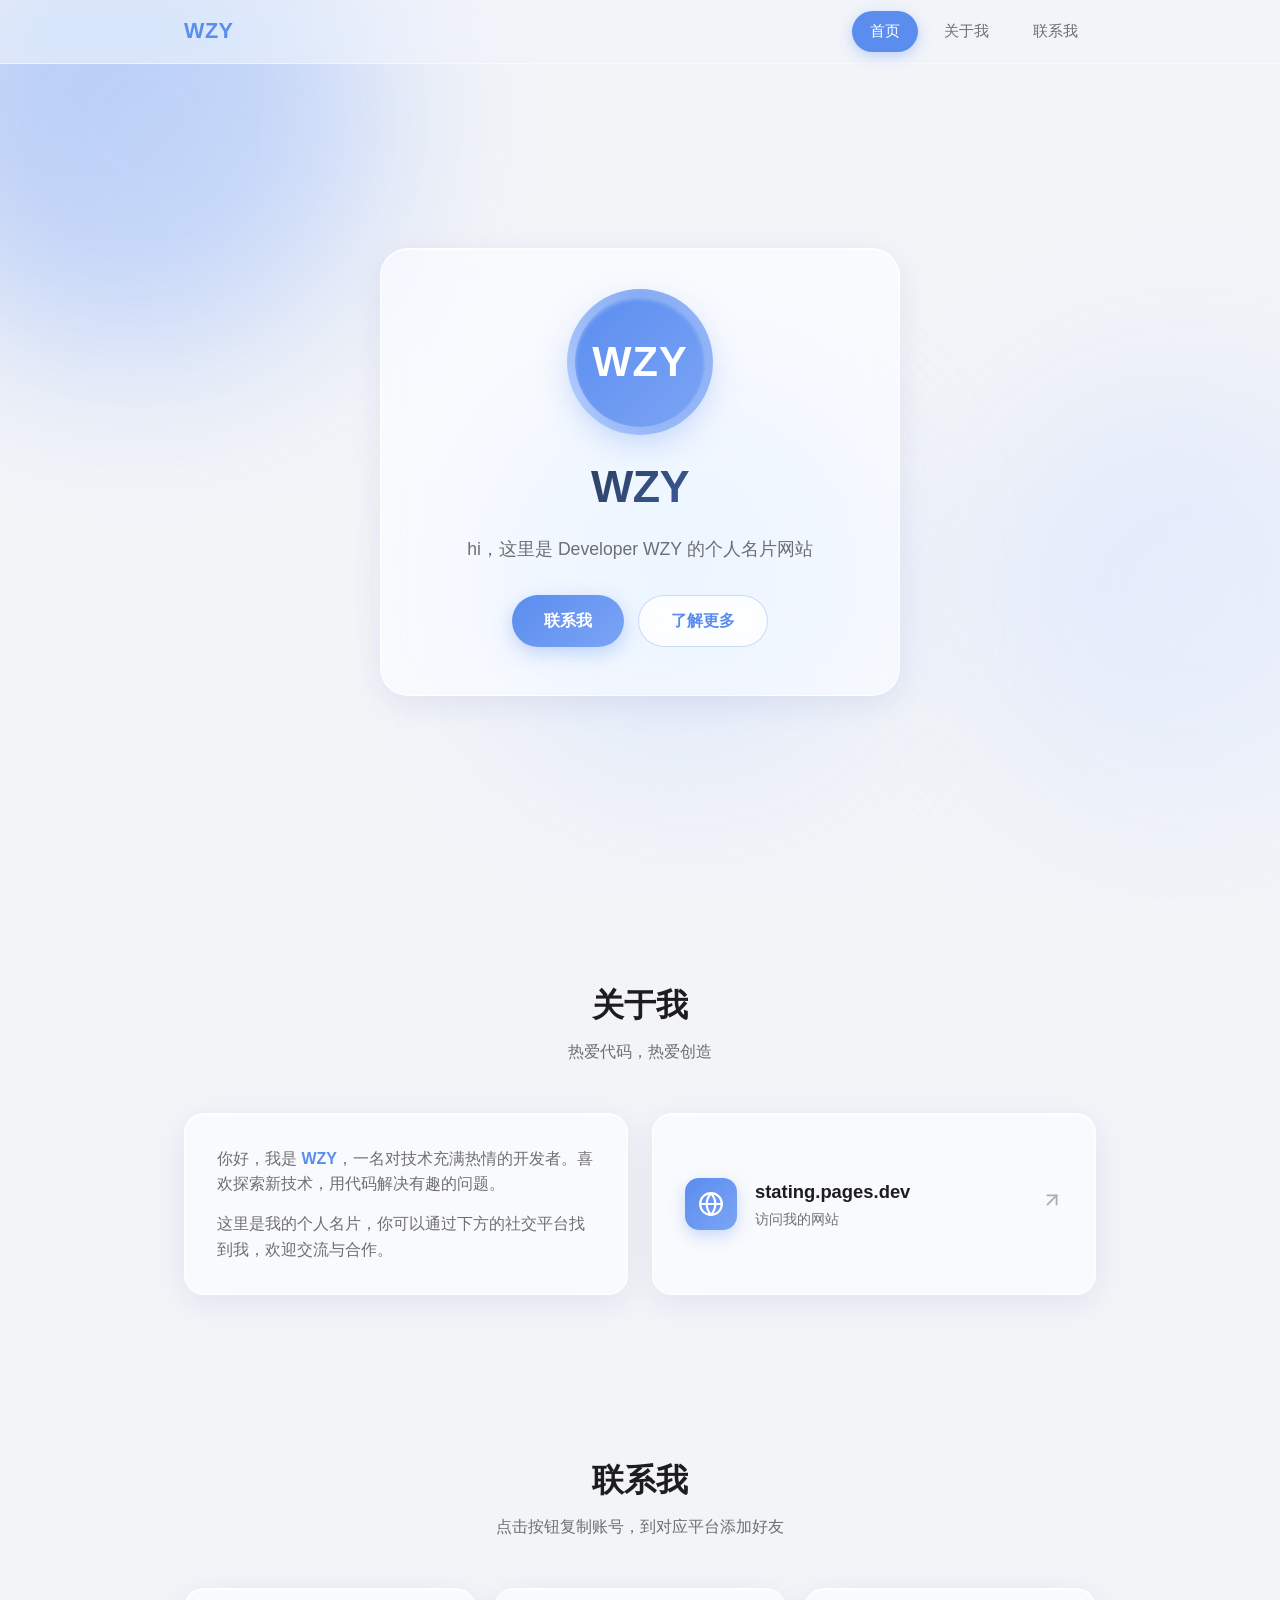
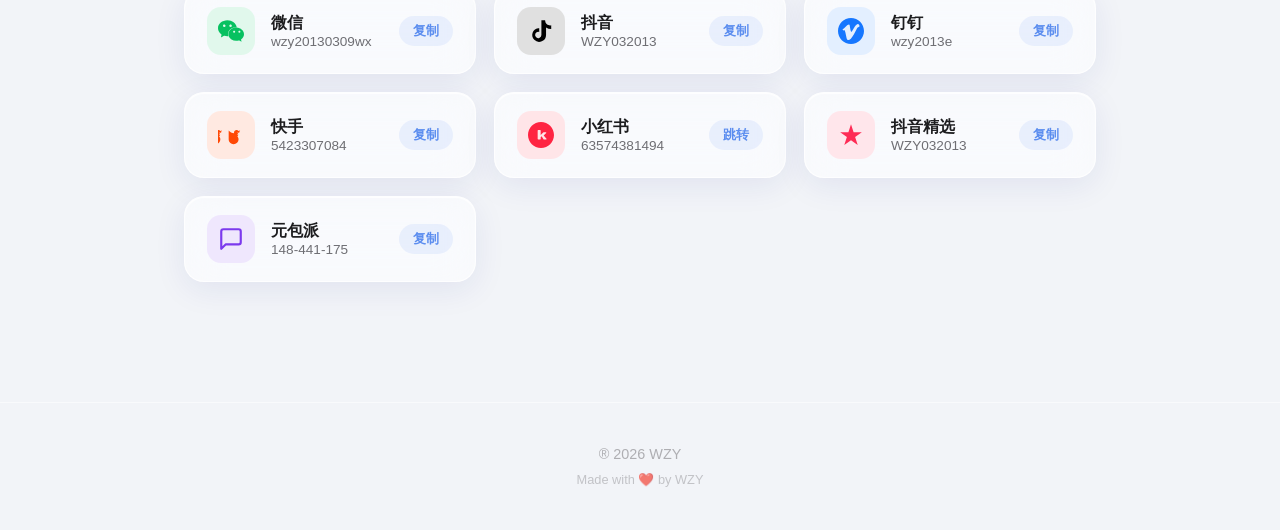
==== index.html @ 6e3a8236 "Add files via upload" ====
<!DOCTYPE html>
<html lang="zh-CN">
<head>
    <meta charset="UTF-8">
    <meta name="viewport" content="width=device-width, initial-scale=1.0">
    <meta name="description" content="WZY 的个人名片网站 - Developer">
    <title>WZY · 个人名片</title>
    <link rel="stylesheet" href="css/style.css">
</head>
<body>

    <!-- 背景装饰光斑 -->
    <div class="bg-blobs" aria-hidden="true">
        <div class="blob blob-1"></div>
        <div class="blob blob-2"></div>
        <div class="blob blob-3"></div>
    </div>

    <!-- 顶部导航栏 -->
    <nav class="navbar" id="navbar">
        <div class="nav-container">
            <a href="#home" class="nav-logo">WZY</a>
            <button class="nav-toggle" id="navToggle" aria-label="菜单">
                <span></span>
                <span></span>
                <span></span>
            </button>
            <ul class="nav-menu" id="navMenu">
                <li><a href="#home" class="nav-link active">首页</a></li>
                <li><a href="#about" class="nav-link">关于我</a></li>
                <li><a href="#contact" class="nav-link">联系我</a></li>
            </ul>
        </div>
    </nav>

    <!-- 首页 / Hero -->
    <section id="home" class="hero">
        <div class="hero-content glass-card fade-in">
            <div class="avatar-wrap">
                <div class="avatar-ring"></div>
                <div class="avatar">WZY</div>
            </div>
            <h1 class="hero-name">WZY</h1>
            <p class="hero-tagline">hi，这里是 Developer WZY 的个人名片网站</p>
            <div class="hero-actions">
                <a href="#contact" class="btn btn-primary">联系我</a>
                <a href="#about" class="btn btn-ghost">了解更多</a>
            </div>
        </div>
    </section>

    <!-- 关于我 -->
    <section id="about" class="section">
        <div class="container">
            <h2 class="section-title">关于我</h2>
            <p class="section-subtitle">热爱代码，热爱创造</p>

            <div class="about-grid">
                <div class="glass-card about-text reveal">
                    <p>你好，我是 <strong>WZY</strong>，一名对技术充满热情的开发者。喜欢探索新技术，用代码解决有趣的问题。</p>
                    <p>这里是我的个人名片，你可以通过下方的社交平台找到我，欢迎交流与合作。</p>
                </div>

                <a href="https://stating.pages.dev" target="_blank" rel="noopener noreferrer" class="glass-card site-tile reveal">
                    <div class="tile-icon">
                        <svg viewBox="0 0 24 24" fill="none" stroke="currentColor" stroke-width="2" stroke-linecap="round" stroke-linejoin="round">
                            <circle cx="12" cy="12" r="10"></circle>
                            <line x1="2" y1="12" x2="22" y2="12"></line>
                            <path d="M12 2a15.3 15.3 0 0 1 4 10 15.3 15.3 0 0 1-4 10 15.3 15.3 0 0 1-4-10 15.3 15.3 0 0 1 4-10z"></path>
                        </svg>
                    </div>
                    <div class="tile-info">
                        <h3>stating.pages.dev</h3>
                        <p>访问我的网站</p>
                    </div>
                    <div class="tile-arrow">
                        <svg viewBox="0 0 24 24" fill="none" stroke="currentColor" stroke-width="2" stroke-linecap="round" stroke-linejoin="round">
                            <line x1="7" y1="17" x2="17" y2="7"></line>
                            <polyline points="7 7 17 7 17 17"></polyline>
                        </svg>
                    </div>
                </a>
            </div>
        </div>
    </section>

    <!-- 联系我 / 社交 -->
    <section id="contact" class="section">
        <div class="container">
            <h2 class="section-title">联系我</h2>
            <p class="section-subtitle">点击按钮复制账号，到对应平台添加好友</p>

            <div class="social-grid" id="socialGrid">
                <!-- 微信 -->
                <button class="glass-card social-btn reveal" data-account="wzy20130309wx" data-platform="微信">
                    <div class="social-icon" style="--brand:#07C160">
                        <svg viewBox="0 0 24 24" fill="currentColor">
                            <path d="M8.691 2.188C3.891 2.188 0 5.476 0 9.53c0 2.212 1.17 4.203 3.002 5.55a.59.59 0 0 1 .213.665l-.39 1.48c-.019.07-.048.141-.048.213 0 .163.13.295.29.295a.326.326 0 0 0 .167-.054l1.903-1.114a.864.864 0 0 1 .717-.098 10.16 10.16 0 0 0 2.837.403c.276 0 .543-.027.811-.05-.857-2.578.157-4.972 1.932-6.446 1.703-1.415 3.882-1.98 5.853-1.838-.576-3.583-4.196-6.348-8.596-6.348zM5.785 5.991c.642 0 1.162.529 1.162 1.18a1.17 1.17 0 0 1-1.162 1.178A1.17 1.17 0 0 1 4.623 7.17c0-.651.52-1.18 1.162-1.18zm5.813 0c.642 0 1.162.529 1.162 1.18a1.17 1.17 0 0 1-1.162 1.178 1.17 1.17 0 0 1-1.162-1.178c0-.651.52-1.18 1.162-1.18zm5.34 2.867c-1.797-.052-3.746.512-5.28 1.786-1.72 1.428-2.687 3.72-1.78 6.22.942 2.453 3.666 4.229 6.884 4.229.826 0 1.622-.12 2.361-.336a.722.722 0 0 1 .598.082l1.584.926a.272.272 0 0 0 .14.047c.134 0 .24-.111.24-.247 0-.06-.023-.12-.038-.177l-.327-1.233a.582.582 0 0 1-.023-.156.49.49 0 0 1 .201-.398C23.024 18.48 24 16.82 24 14.98c0-3.21-3.004-5.837-6.882-6.122zm-2.036 2.84c.535 0 .969.44.969.982a.976.976 0 0 1-.969.983.976.976 0 0 1-.969-.983c0-.542.434-.982.97-.982zm4.844 0c.535 0 .969.44.969.982a.976.976 0 0 1-.969.983.976.976 0 0 1-.969-.983c0-.542.434-.982.969-.982z"/>
                        </svg>
                    </div>
                    <div class="social-info">
                        <span class="social-name">微信</span>
                        <span class="social-account">wzy20130309wx</span>
                    </div>
                    <span class="social-copy">复制</span>
                </button>

                <!-- 抖音 -->
                <button class="glass-card social-btn reveal" data-account="WZY032013" data-platform="抖音">
                    <div class="social-icon" style="--brand:#000000">
                        <svg viewBox="0 0 24 24" fill="currentColor">
                            <path d="M19.59 6.69a4.83 4.83 0 0 1-3.77-4.25V2h-3.45v13.67a2.89 2.89 0 0 1-5.2 1.74 2.89 2.89 0 0 1 2.31-4.64 2.93 2.93 0 0 1 .88.13V9.4a6.84 6.84 0 0 0-1-.05A6.33 6.33 0 0 0 5.8 20.1a6.34 6.34 0 0 0 10.86-4.43v-7a8.16 8.16 0 0 0 4.77 1.52v-3.4a4.85 4.85 0 0 1-1.84-.1z"/>
                        </svg>
                    </div>
                    <div class="social-info">
                        <span class="social-name">抖音</span>
                        <span class="social-account">WZY032013</span>
                    </div>
                    <span class="social-copy">复制</span>
                </button>

                <!-- 钉钉 -->
                <button class="glass-card social-btn reveal" data-account="wzy2013e" data-platform="钉钉">
                    <div class="social-icon" style="--brand:#1677FF">
                        <svg viewBox="0 0 24 24" fill="currentColor">
                            <path d="M12.002 0C5.384 0 0 5.384 0 12s5.384 12 12.002 12C18.618 24 24 18.616 24 12S18.618 0 12.002 0zm5.84 9.04c-.098.218-1.08 2.342-3.12 5.892-2.08 3.61-3.79 5.42-5.14 5.42-.87 0-1.46-.802-1.78-2.39l-.96-4.58c-.35-1.58-.73-2.37-1.13-2.37-.09 0-.39.18-.91.53l-.65-.84c.99-.87 1.97-1.75 2.91-2.63 1.32-1.24 2.31-1.9 2.95-1.97.44-.05.71.26.81.92.18 1.15.69 3.99.89 4.7.18.71.38 1.06.6 1.06.17 0 .42-.27.76-.8.5-.77 1.08-1.73 1.65-2.68.61-1.02 1.13-1.79 1.56-2.3.77-.91 1.44-1.4 2.01-1.46.43-.04.82.16 1.15.59.32.42.46.99.4 1.71z"/>
                        </svg>
                    </div>
                    <div class="social-info">
                        <span class="social-name">钉钉</span>
                        <span class="social-account">wzy2013e</span>
                    </div>
                    <span class="social-copy">复制</span>
                </button>

                <!-- 快手 -->
                <button class="glass-card social-btn reveal" data-account="5423307084" data-platform="快手">
                    <div class="social-icon" style="--brand:#FF4906">
                        <svg viewBox="0 0 24 24" fill="currentColor">
                            <path d="M20.408 10.08c-.36-.12-.72-.24-1.08-.36.48-.6.84-1.32 1.08-2.04-.48.24-.96.48-1.44.6-.48-.48-1.08-.84-1.8-.84-1.32 0-2.4 1.08-2.4 2.4 0 .24 0 .36.12.6-2.04-.12-3.84-1.08-5.04-2.52v8.04c0 2.52 2.04 4.56 4.56 4.56s4.56-2.04 4.56-4.56c0-1.32-.6-2.52-1.44-3.36.36.12.84.24 1.2.36-.24-.72-.6-1.32-1.08-1.8.48.12.84.24 1.2.36-.24-.72-.6-1.32-1.08-1.8zM3.6 10.08c-.36-.12-.72-.24-1.08-.36.48-.6.84-1.32 1.08-2.04-.48.24-.96.48-1.44.6-.48-.48-1.08-.84-1.8-.84-1.32 0-2.4 1.08-2.4 2.4 0 .24 0 .36.12.6-2.04-.12-3.84-1.08-5.04-2.52v8.04c0 2.52 2.04 4.56 4.56 4.56s4.56-2.04 4.56-4.56c0-1.32-.6-2.52-1.44-3.36.36.12.84.24 1.2.36-.24-.72-.6-1.32-1.08-1.8.48.12.84.24 1.2.36-.24-.72-.6-1.32-1.08-1.8z"/>
                        </svg>
                    </div>
                    <div class="social-info">
                        <span class="social-name">快手</span>
                        <span class="social-account">5423307084</span>
                    </div>
                    <span class="social-copy">复制</span>
                </button>

                <!-- 小红书 -->
                <button class="glass-card social-btn reveal" data-account="63574381494" data-platform="小红书" data-link="https://www.xiaohongshu.com/user/profile/63574381494">
                    <div class="social-icon" style="--brand:#FF2442">
                        <svg viewBox="0 0 24 24" fill="currentColor">
                            <path d="M12 0C5.373 0 0 5.373 0 12s5.373 12 12 12 12-5.373 12-12S18.627 0 12 0zm4.615 16.154h-1.846c-.192 0-.385-.077-.462-.23l-1.692-2.77-.923.846v1.692c0 .231-.154.462-.462.462H9.385c-.308 0-.462-.231-.462-.462V7.846c0-.23.154-.461.462-.461h1.845c.308 0 .462.23.462.461v4.154l2.385-2.385c.154-.153.308-.23.538-.23h1.846c.385 0 .539.461.308.77l-2.308 2.23 2.615 3.154c.154.231 0 .616-.308.616z"/>
                        </svg>
                    </div>
                    <div class="social-info">
                        <span class="social-name">小红书</span>
                        <span class="social-account">63574381494</span>
                    </div>
                    <span class="social-copy">跳转</span>
                </button>

                <!-- 抖音精选 -->
                <button class="glass-card social-btn reveal" data-account="WZY032013" data-platform="抖音精选">
                    <div class="social-icon" style="--brand:#FE2C55">
                        <svg viewBox="0 0 24 24" fill="currentColor">
                            <path d="M12 2l2.4 7.4H22l-6.2 4.5 2.4 7.4L12 16.8l-6.2 4.5 2.4-7.4L2 9.4h7.6z"/>
                        </svg>
                    </div>
                    <div class="social-info">
                        <span class="social-name">抖音精选</span>
                        <span class="social-account">WZY032013</span>
                    </div>
                    <span class="social-copy">复制</span>
                </button>

                <!-- 元包派 -->
                <button class="glass-card social-btn reveal" data-account="148-441-175" data-platform="元包派">
                    <div class="social-icon" style="--brand:#7C3AED">
                        <svg viewBox="0 0 24 24" fill="none" stroke="currentColor" stroke-width="2" stroke-linecap="round" stroke-linejoin="round">
                            <path d="M21 15a2 2 0 0 1-2 2H7l-4 4V5a2 2 0 0 1 2-2h14a2 2 0 0 1 2 2z"></path>
                        </svg>
                    </div>
                    <div class="social-info">
                        <span class="social-name">元包派</span>
                        <span class="social-account">148-441-175</span>
                    </div>
                    <span class="social-copy">复制</span>
                </button>
            </div>
        </div>
    </section>

    <!-- 页脚 -->
    <footer class="footer">
        <div class="container">
            <p>®️ 2026 WZY</p>
            <p class="footer-sub">Made with ❤️ by WZY</p>
        </div>
    </footer>

    <!-- Toast 提示 -->
    <div class="toast" id="toast"></div>

    <script src="js/main.js"></script>
</body>
</html>
---- css/style.css ----
/* ============================================
   WZY 个人名片 - iOS 26 液态玻璃风格
   ============================================ */

/* ---------- CSS 变量 ---------- */
:root {
    --primary: #5B8DEF;
    --primary-dark: #4A7DD9;
    --primary-light: #7BA4F5;
    --bg: #F2F4F8;
    --text: #1D1D1F;
    --text-secondary: #6E6E73;
    --text-tertiary: #AEAEB2;
    --white: #FFFFFF;
    --glass-bg: rgba(255, 255, 255, 0.55);
    --glass-border: rgba(255, 255, 255, 0.75);
    --glass-shadow: 0 8px 32px rgba(31, 38, 135, 0.08);
    --glass-shadow-hover: 0 12px 40px rgba(91, 141, 239, 0.18);
    --radius-sm: 14px;
    --radius-md: 20px;
    --radius-lg: 28px;
    --radius-full: 9999px;
    --nav-height: 64px;
    --transition: 0.35s cubic-bezier(0.4, 0, 0.2, 1);
}

/* ---------- Reset ---------- */
*,
*::before,
*::after {
    margin: 0;
    padding: 0;
    box-sizing: border-box;
}

html {
    scroll-behavior: smooth;
    scroll-padding-top: var(--nav-height);
    -webkit-font-smoothing: antialiased;
    -moz-osx-font-smoothing: grayscale;
}

body {
    font-family: -apple-system, BlinkMacSystemFont, "SF Pro Display", "PingFang SC",
        "Helvetica Neue", "Microsoft YaHei", sans-serif;
    background-color: var(--bg);
    color: var(--text);
    line-height: 1.6;
    overflow-x: hidden;
    min-height: 100vh;
}

a {
    text-decoration: none;
    color: inherit;
}

ul {
    list-style: none;
}

button {
    font-family: inherit;
    cursor: pointer;
    border: none;
    background: none;
}

.container {
    max-width: 960px;
    margin: 0 auto;
    padding: 0 24px;
}

/* ---------- 背景光斑 ---------- */
.bg-blobs {
    position: fixed;
    inset: 0;
    z-index: -1;
    overflow: hidden;
    pointer-events: none;
}

.blob {
    position: absolute;
    border-radius: 50%;
    filter: blur(80px);
    opacity: 0.45;
    animation: float 20s ease-in-out infinite;
}

.blob-1 {
    width: 480px;
    height: 480px;
    background: linear-gradient(135deg, #5B8DEF, #A8C5FF);
    top: -120px;
    left: -100px;
}

.blob-2 {
    width: 420px;
    height: 420px;
    background: linear-gradient(135deg, #C7D9FF, #E8F0FF);
    bottom: 10%;
    right: -120px;
    animation-delay: -7s;
}

.blob-3 {
    width: 360px;
    height: 360px;
    background: linear-gradient(135deg, #B8D4FF, #D6E4FF);
    top: 45%;
    left: 40%;
    animation-delay: -14s;
}

@keyframes float {
    0%, 100% { transform: translate(0, 0) scale(1); }
    33% { transform: translate(30px, -40px) scale(1.05); }
    66% { transform: translate(-20px, 30px) scale(0.95); }
}

/* ---------- 液态玻璃通用类 ---------- */
.glass-card {
    background: var(--glass-bg);
    backdrop-filter: blur(20px) saturate(180%);
    -webkit-backdrop-filter: blur(20px) saturate(180%);
    border: 1px solid var(--glass-border);
    box-shadow: var(--glass-shadow),
                inset 0 1px 1px rgba(255, 255, 255, 0.9);
    border-radius: var(--radius-md);
    transition: transform var(--transition), box-shadow var(--transition);
}

/* ---------- 导航栏 ---------- */
.navbar {
    position: fixed;
    top: 0;
    left: 0;
    right: 0;
    height: var(--nav-height);
    z-index: 100;
    background: rgba(242, 244, 248, 0.6);
    backdrop-filter: blur(20px) saturate(180%);
    -webkit-backdrop-filter: blur(20px) saturate(180%);
    border-bottom: 1px solid rgba(255, 255, 255, 0.5);
    transition: background var(--transition), box-shadow var(--transition);
}

.navbar.scrolled {
    background: rgba(255, 255, 255, 0.7);
    box-shadow: 0 2px 20px rgba(0, 0, 0, 0.05);
}

.nav-container {
    max-width: 960px;
    margin: 0 auto;
    padding: 0 24px;
    height: 100%;
    display: flex;
    align-items: center;
    justify-content: space-between;
}

.nav-logo {
    font-size: 1.35rem;
    font-weight: 700;
    color: var(--primary);
    letter-spacing: 0.5px;
}

.nav-menu {
    display: flex;
    gap: 8px;
}

.nav-link {
    display: inline-block;
    padding: 8px 18px;
    font-size: 0.95rem;
    font-weight: 500;
    color: var(--text-secondary);
    border-radius: var(--radius-full);
    transition: all var(--transition);
}

.nav-link:hover {
    color: var(--primary);
    background: rgba(91, 141, 239, 0.1);
}

.nav-link.active {
    color: var(--white);
    background: var(--primary);
    box-shadow: 0 4px 14px rgba(91, 141, 239, 0.35);
}

.nav-toggle {
    display: none;
    flex-direction: column;
    gap: 5px;
    padding: 8px;
}

.nav-toggle span {
    display: block;
    width: 24px;
    height: 2px;
    background: var(--text);
    border-radius: 2px;
    transition: var(--transition);
}

.nav-toggle.open span:nth-child(1) {
    transform: translateY(7px) rotate(45deg);
}

.nav-toggle.open span:nth-child(2) {
    opacity: 0;
}

.nav-toggle.open span:nth-child(3) {
    transform: translateY(-7px) rotate(-45deg);
}

/* ---------- Hero 区域 ---------- */
.hero {
    min-height: 100vh;
    display: flex;
    align-items: center;
    justify-content: center;
    padding: calc(var(--nav-height) + 40px) 24px 60px;
}

.hero-content {
    text-align: center;
    padding: 48px 40px;
    max-width: 520px;
    width: 100%;
    border-radius: var(--radius-lg);
}

.avatar-wrap {
    position: relative;
    width: 130px;
    height: 130px;
    margin: 0 auto 24px;
}

.avatar {
    width: 100%;
    height: 100%;
    border-radius: 50%;
    background: linear-gradient(135deg, var(--primary) 0%, var(--primary-light) 100%);
    display: flex;
    align-items: center;
    justify-content: center;
    font-size: 2.6rem;
    font-weight: 700;
    color: var(--white);
    letter-spacing: 1px;
    box-shadow: 0 12px 36px rgba(91, 141, 239, 0.4),
                inset 0 2px 4px rgba(255, 255, 255, 0.3);
    position: relative;
    z-index: 1;
}

.avatar-ring {
    position: absolute;
    inset: -8px;
    border-radius: 50%;
    background: conic-gradient(from 0deg, var(--primary), var(--primary-light), #A8C5FF, var(--primary));
    animation: spin 6s linear infinite;
    z-index: 0;
    opacity: 0.7;
}

@keyframes spin {
    to { transform: rotate(360deg); }
}

.hero-name {
    font-size: 2.8rem;
    font-weight: 700;
    letter-spacing: -0.5px;
    margin-bottom: 12px;
    background: linear-gradient(135deg, var(--text) 0%, var(--primary-dark) 100%);
    -webkit-background-clip: text;
    -webkit-text-fill-color: transparent;
    background-clip: text;
}

.hero-tagline {
    font-size: 1.1rem;
    color: var(--text-secondary);
    margin-bottom: 32px;
}

.hero-actions {
    display: flex;
    gap: 14px;
    justify-content: center;
    flex-wrap: wrap;
}

/* ---------- 按钮 ---------- */
.btn {
    display: inline-flex;
    align-items: center;
    justify-content: center;
    padding: 12px 32px;
    font-size: 1rem;
    font-weight: 600;
    border-radius: var(--radius-full);
    transition: all var(--transition);
    cursor: pointer;
}

.btn-primary {
    background: linear-gradient(135deg, var(--primary) 0%, var(--primary-light) 100%);
    color: var(--white);
    box-shadow: 0 6px 20px rgba(91, 141, 239, 0.35);
}

.btn-primary:hover {
    transform: translateY(-2px);
    box-shadow: 0 10px 28px rgba(91, 141, 239, 0.45);
}

.btn-primary:active {
    transform: translateY(0);
}

.btn-ghost {
    background: rgba(255, 255, 255, 0.6);
    color: var(--primary);
    border: 1px solid rgba(91, 141, 239, 0.3);
    backdrop-filter: blur(10px);
    -webkit-backdrop-filter: blur(10px);
}

.btn-ghost:hover {
    background: rgba(91, 141, 239, 0.1);
    border-color: var(--primary);
    transform: translateY(-2px);
}

/* ---------- 通用 Section ---------- */
.section {
    padding: 80px 0;
}

.section-title {
    font-size: 2rem;
    font-weight: 700;
    text-align: center;
    margin-bottom: 8px;
    color: var(--text);
}

.section-subtitle {
    text-align: center;
    color: var(--text-secondary);
    font-size: 1rem;
    margin-bottom: 48px;
}

/* ---------- 关于我 ---------- */
.about-grid {
    display: grid;
    grid-template-columns: 1fr 1fr;
    gap: 24px;
    align-items: stretch;
}

.about-text {
    padding: 32px;
}

.about-text p {
    color: var(--text-secondary);
    font-size: 1rem;
    margin-bottom: 14px;
}

.about-text p:last-child {
    margin-bottom: 0;
}

.about-text strong {
    color: var(--primary);
    font-weight: 600;
}

.site-tile {
    display: flex;
    align-items: center;
    gap: 18px;
    padding: 28px 32px;
    cursor: pointer;
    text-decoration: none;
    color: var(--text);
}

.site-tile:hover {
    transform: translateY(-4px);
    box-shadow: var(--glass-shadow-hover);
}

.tile-icon {
    width: 52px;
    height: 52px;
    border-radius: var(--radius-sm);
    background: linear-gradient(135deg, var(--primary), var(--primary-light));
    display: flex;
    align-items: center;
    justify-content: center;
    color: var(--white);
    flex-shrink: 0;
    box-shadow: 0 6px 16px rgba(91, 141, 239, 0.3);
}

.tile-icon svg {
    width: 26px;
    height: 26px;
}

.tile-info {
    flex: 1;
    min-width: 0;
}

.tile-info h3 {
    font-size: 1.15rem;
    font-weight: 600;
    margin-bottom: 2px;
    white-space: nowrap;
    overflow: hidden;
    text-overflow: ellipsis;
}

.tile-info p {
    font-size: 0.88rem;
    color: var(--text-secondary);
}

.tile-arrow {
    color: var(--text-tertiary);
    transition: transform var(--transition), color var(--transition);
    flex-shrink: 0;
}

.tile-arrow svg {
    width: 22px;
    height: 22px;
}

.site-tile:hover .tile-arrow {
    color: var(--primary);
    transform: translate(3px, -3px);
}

/* ---------- 社交按钮 ---------- */
.social-grid {
    display: grid;
    grid-template-columns: repeat(auto-fill, minmax(280px, 1fr));
    gap: 18px;
}

.social-btn {
    display: flex;
    align-items: center;
    gap: 16px;
    padding: 18px 22px;
    text-align: left;
    cursor: pointer;
    width: 100%;
    color: var(--text);
}

.social-btn:hover {
    transform: translateY(-3px);
    box-shadow: var(--glass-shadow-hover);
}

.social-btn:active {
    transform: translateY(-1px) scale(0.99);
}

.social-icon {
    width: 48px;
    height: 48px;
    border-radius: var(--radius-sm);
    background: color-mix(in srgb, var(--brand) 12%, white);
    display: flex;
    align-items: center;
    justify-content: center;
    color: var(--brand);
    flex-shrink: 0;
    transition: transform var(--transition);
}

.social-btn:hover .social-icon {
    transform: scale(1.08);
}

.social-icon svg {
    width: 26px;
    height: 26px;
}

.social-info {
    flex: 1;
    min-width: 0;
    display: flex;
    flex-direction: column;
}

.social-name {
    font-size: 1rem;
    font-weight: 600;
    color: var(--text);
}

.social-account {
    font-size: 0.85rem;
    color: var(--text-secondary);
    white-space: nowrap;
    overflow: hidden;
    text-overflow: ellipsis;
}

.social-copy {
    font-size: 0.82rem;
    font-weight: 600;
    color: var(--primary);
    background: rgba(91, 141, 239, 0.1);
    padding: 6px 14px;
    border-radius: var(--radius-full);
    flex-shrink: 0;
    transition: all var(--transition);
}

.social-btn:hover .social-copy {
    background: var(--primary);
    color: var(--white);
}

/* ---------- 页脚 ---------- */
.footer {
    text-align: center;
    padding: 40px 24px;
    color: var(--text-tertiary);
    font-size: 0.9rem;
    border-top: 1px solid rgba(255, 255, 255, 0.5);
    margin-top: 40px;
}

.footer-sub {
    font-size: 0.8rem;
    margin-top: 4px;
    opacity: 0.7;
}

/* ---------- Toast ---------- */
.toast {
    position: fixed;
    bottom: 40px;
    left: 50%;
    transform: translateX(-50%) translateY(100px);
    background: rgba(29, 29, 31, 0.85);
    backdrop-filter: blur(20px) saturate(180%);
    -webkit-backdrop-filter: blur(20px) saturate(180%);
    color: var(--white);
    padding: 14px 28px;
    border-radius: var(--radius-full);
    font-size: 0.92rem;
    font-weight: 500;
    box-shadow: 0 8px 32px rgba(0, 0, 0, 0.2);
    opacity: 0;
    transition: all 0.4s cubic-bezier(0.4, 0, 0.2, 1);
    z-index: 1000;
    pointer-events: none;
    white-space: nowrap;
    max-width: 90vw;
    overflow: hidden;
    text-overflow: ellipsis;
}

.toast.show {
    opacity: 1;
    transform: translateX(-50%) translateY(0);
}

/* ---------- 动画 ---------- */
.fade-in {
    animation: fadeInUp 0.8s cubic-bezier(0.4, 0, 0.2, 1) both;
}

@keyframes fadeInUp {
    from {
        opacity: 0;
        transform: translateY(30px);
    }
    to {
        opacity: 1;
        transform: translateY(0);
    }
}

.reveal {
    opacity: 0;
    transform: translateY(28px);
    transition: opacity 0.7s cubic-bezier(0.4, 0, 0.2, 1),
                transform 0.7s cubic-bezier(0.4, 0, 0.2, 1);
}

.reveal.visible {
    opacity: 1;
    transform: translateY(0);
}

/* ---------- 响应式 ---------- */
@media (max-width: 768px) {
    .nav-toggle {
        display: flex;
    }

    .nav-menu {
        position: fixed;
        top: var(--nav-height);
        left: 16px;
        right: 16px;
        flex-direction: column;
        gap: 4px;
        padding: 12px;
        background: rgba(255, 255, 255, 0.8);
        backdrop-filter: blur(20px) saturate(180%);
        -webkit-backdrop-filter: blur(20px) saturate(180%);
        border: 1px solid var(--glass-border);
        border-radius: var(--radius-md);
        box-shadow: var(--glass-shadow);
        transform: translateY(-20px) scale(0.95);
        opacity: 0;
        pointer-events: none;
        transition: all var(--transition);
    }

    .nav-menu.open {
        transform: translateY(0) scale(1);
        opacity: 1;
        pointer-events: auto;
    }

    .nav-link {
        display: block;
        padding: 12px 18px;
        text-align: center;
    }

    .hero-content {
        padding: 36px 24px;
    }

    .hero-name {
        font-size: 2.2rem;
    }

    .hero-tagline {
        font-size: 1rem;
    }

    .avatar-wrap {
        width: 110px;
        height: 110px;
    }

    .avatar {
        font-size: 2.2rem;
    }

    .section {
        padding: 60px 0;
    }

    .section-title {
        font-size: 1.6rem;
    }

    .about-grid {
        grid-template-columns: 1fr;
    }

    .social-grid {
        grid-template-columns: 1fr;
    }

    .blob {
        opacity: 0.3;
    }
}

@media (max-width: 420px) {
    .hero-actions {
        flex-direction: column;
    }

    .btn {
        width: 100%;
    }

    .social-btn {
        padding: 16px 18px;
    }
}
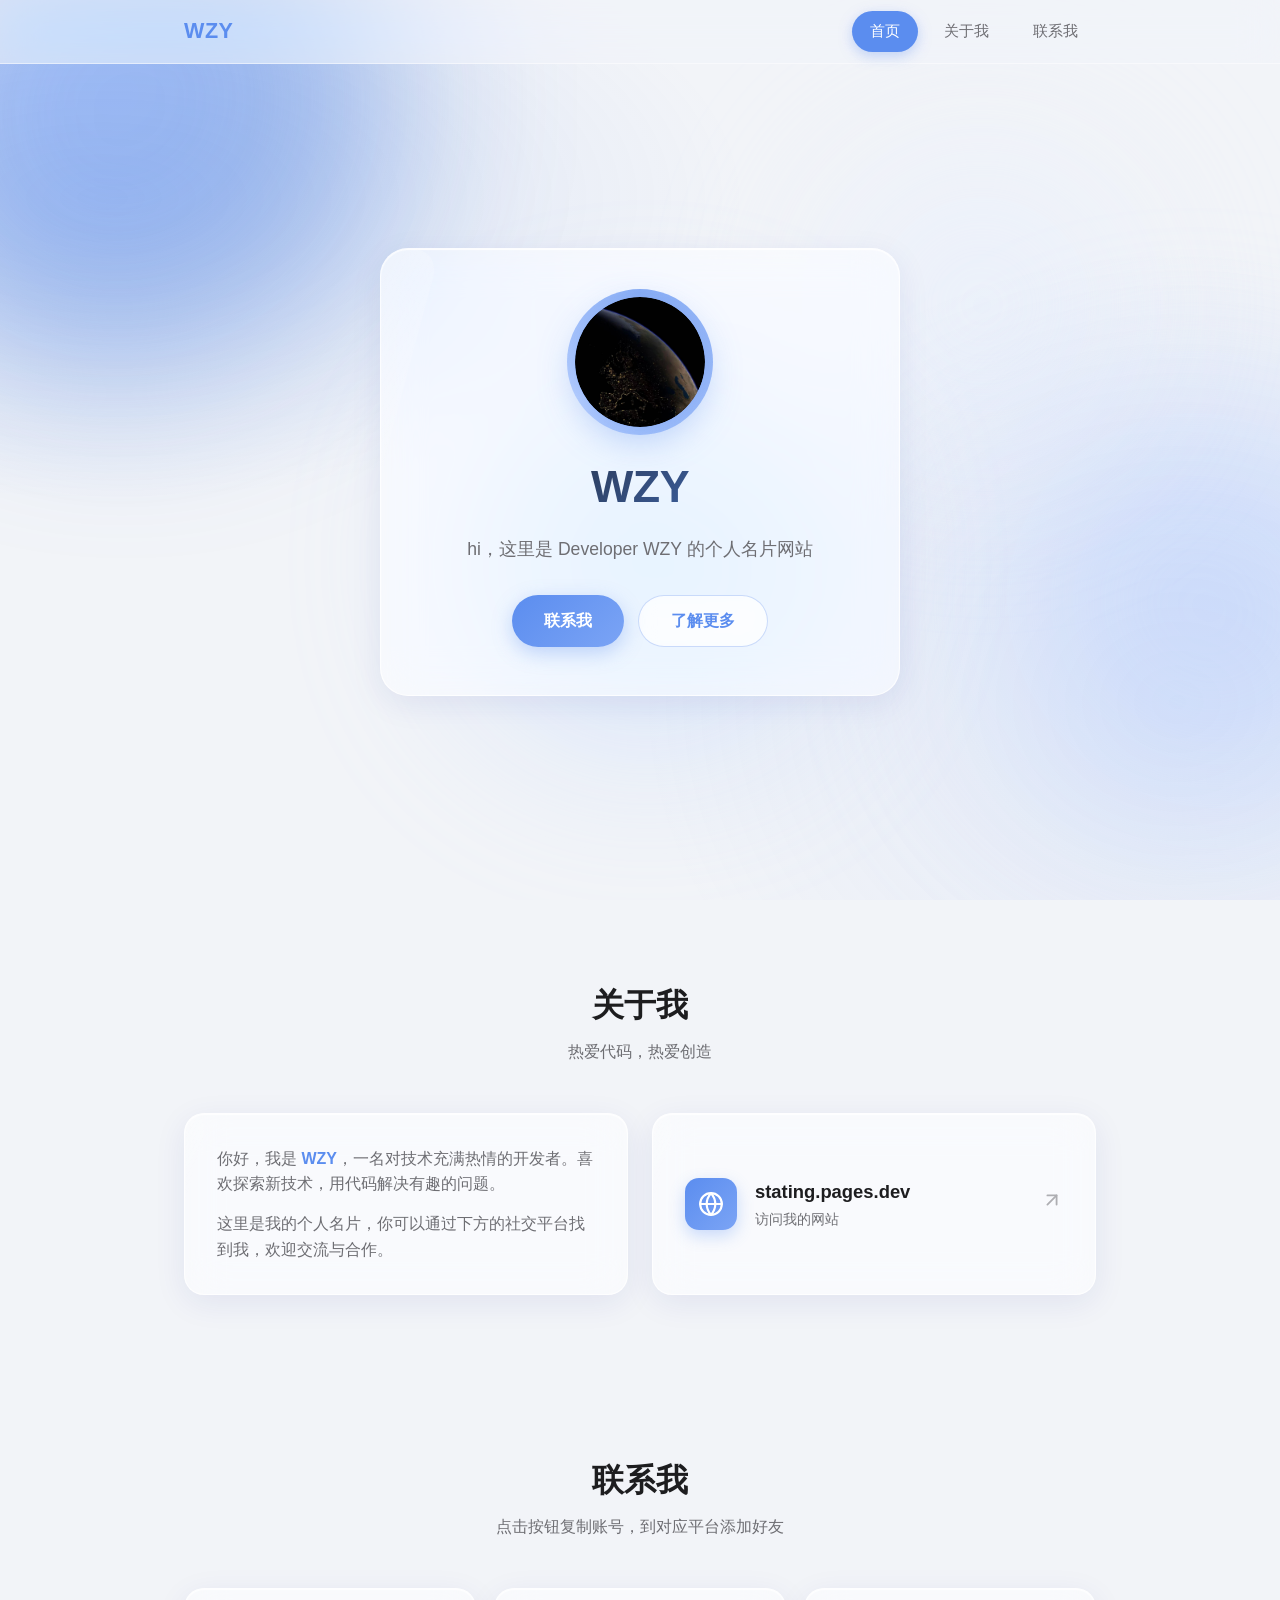
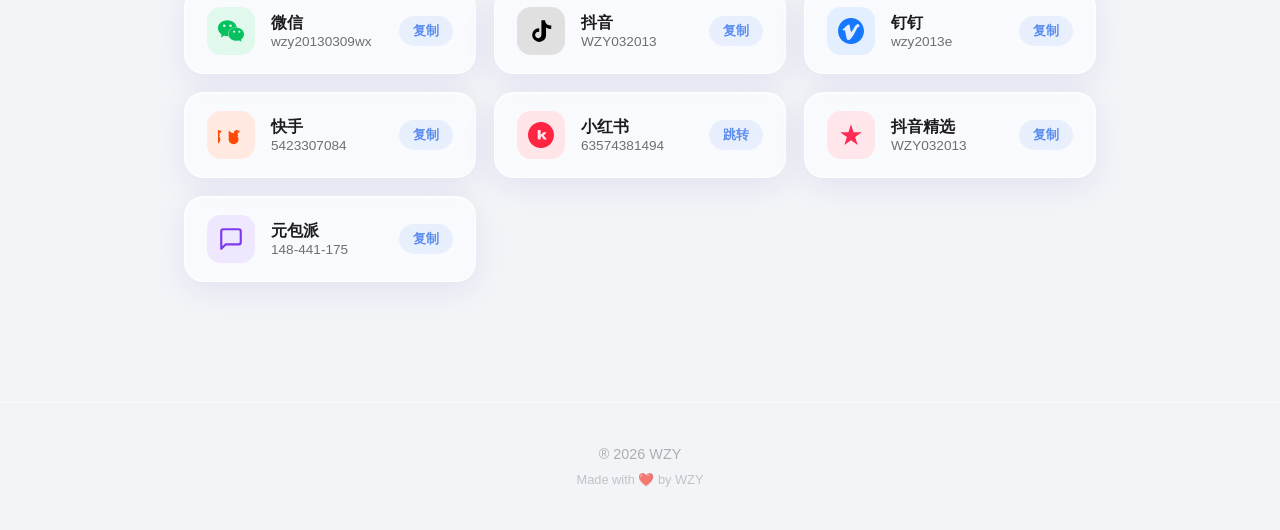
==== commit 292e8f4c: "Add files via upload" ====
--- a/index.html
+++ b/index.html
@@ -14,6 +14,8 @@
         <div class="blob blob-1"></div>
         <div class="blob blob-2"></div>
         <div class="blob blob-3"></div>
+        <div class="blob blob-4"></div>
+        <div class="bg-light-flow"></div>
     </div>
 
     <!-- 顶部导航栏 -->
@@ -38,7 +40,9 @@
         <div class="hero-content glass-card fade-in">
             <div class="avatar-wrap">
                 <div class="avatar-ring"></div>
-                <div class="avatar">WZY</div>
+                <div class="avatar">
+                    <img src="avatar.jpg" alt="WZY 头像">
+                </div>
             </div>
             <h1 class="hero-name">WZY</h1>
             <p class="hero-tagline">hi，这里是 Developer WZY 的个人名片网站</p>
--- a/css/style.css
+++ b/css/style.css
@@ -84,41 +84,90 @@
 .blob {
     position: absolute;
     border-radius: 50%;
-    filter: blur(80px);
+    filter: blur(90px);
+    will-change: transform, opacity;
+}
+
+.blob-1 {
+    width: 520px;
+    height: 520px;
+    background: radial-gradient(circle at 40% 40%, #6B9BFF, #4A7DD9 60%, transparent 80%);
+    top: -140px;
+    left: -120px;
+    opacity: 0.55;
+    animation: flow1 22s ease-in-out infinite;
+}
+
+.blob-2 {
+    width: 460px;
+    height: 460px;
+    background: radial-gradient(circle at 60% 40%, #A8C5FF, #C7D9FF 50%, transparent 80%);
+    bottom: 5%;
+    right: -140px;
+    opacity: 0.5;
+    animation: flow2 26s ease-in-out infinite;
+}
+
+.blob-3 {
+    width: 400px;
+    height: 400px;
+    background: radial-gradient(circle at 50% 50%, #8BB4FF, #B8D4FF 50%, transparent 80%);
+    top: 40%;
+    left: 35%;
+    opacity: 0.4;
+    animation: flow3 24s ease-in-out infinite;
+}
+
+.blob-4 {
+    width: 340px;
+    height: 340px;
+    background: radial-gradient(circle at 50% 50%, #D6E4FF, #E8F0FF 50%, transparent 80%);
+    top: 15%;
+    right: 10%;
     opacity: 0.45;
-    animation: float 20s ease-in-out infinite;
-}
-
-.blob-1 {
-    width: 480px;
-    height: 480px;
-    background: linear-gradient(135deg, #5B8DEF, #A8C5FF);
-    top: -120px;
-    left: -100px;
-}
-
-.blob-2 {
-    width: 420px;
-    height: 420px;
-    background: linear-gradient(135deg, #C7D9FF, #E8F0FF);
-    bottom: 10%;
-    right: -120px;
-    animation-delay: -7s;
-}
-
-.blob-3 {
-    width: 360px;
-    height: 360px;
-    background: linear-gradient(135deg, #B8D4FF, #D6E4FF);
-    top: 45%;
-    left: 40%;
-    animation-delay: -14s;
-}
-
-@keyframes float {
+    animation: flow4 20s ease-in-out infinite;
+}
+
+/* 流动光影叠加层 */
+.bg-light-flow {
+    position: absolute;
+    inset: -20%;
+    background:
+        radial-gradient(ellipse 60% 40% at 20% 30%, rgba(91, 141, 239, 0.15), transparent 60%),
+        radial-gradient(ellipse 50% 60% at 80% 70%, rgba(123, 164, 245, 0.12), transparent 60%);
+    animation: lightDrift 30s ease-in-out infinite;
+    will-change: transform;
+}
+
+@keyframes flow1 {
     0%, 100% { transform: translate(0, 0) scale(1); }
-    33% { transform: translate(30px, -40px) scale(1.05); }
-    66% { transform: translate(-20px, 30px) scale(0.95); }
+    25%      { transform: translate(60px, 40px) scale(1.12); }
+    50%      { transform: translate(30px, 90px) scale(0.95); }
+    75%      { transform: translate(-40px, 50px) scale(1.08); }
+}
+
+@keyframes flow2 {
+    0%, 100% { transform: translate(0, 0) scale(1); }
+    25%      { transform: translate(-70px, -30px) scale(1.1); }
+    50%      { transform: translate(-40px, -80px) scale(0.92); }
+    75%      { transform: translate(30px, -50px) scale(1.06); }
+}
+
+@keyframes flow3 {
+    0%, 100% { transform: translate(0, 0) scale(1); }
+    33%      { transform: translate(-50px, -60px) scale(1.15); }
+    66%      { transform: translate(60px, -30px) scale(0.9); }
+}
+
+@keyframes flow4 {
+    0%, 100% { transform: translate(0, 0) scale(1); opacity: 0.45; }
+    30%      { transform: translate(-50px, 60px) scale(1.1); opacity: 0.3; }
+    60%      { transform: translate(-80px, 20px) scale(0.95); opacity: 0.5; }
+}
+
+@keyframes lightDrift {
+    0%, 100% { transform: translate(0, 0) rotate(0deg); }
+    50%      { transform: translate(-3%, 2%) rotate(8deg); }
 }
 
 /* ---------- 液态玻璃通用类 ---------- */
@@ -131,6 +180,42 @@
                 inset 0 1px 1px rgba(255, 255, 255, 0.9);
     border-radius: var(--radius-md);
     transition: transform var(--transition), box-shadow var(--transition);
+    position: relative;
+    overflow: hidden;
+}
+
+/* 玻璃表面缓慢流动的高光 */
+.glass-card::before {
+    content: '';
+    position: absolute;
+    top: 0;
+    left: -60%;
+    width: 60%;
+    height: 100%;
+    background: linear-gradient(
+        105deg,
+        transparent 0%,
+        rgba(255, 255, 255, 0.25) 40%,
+        rgba(255, 255, 255, 0.4) 50%,
+        rgba(255, 255, 255, 0.25) 60%,
+        transparent 100%
+    );
+    transform: skewX(-15deg);
+    animation: glassSheen 8s ease-in-out infinite;
+    pointer-events: none;
+    border-radius: inherit;
+}
+
+@keyframes glassSheen {
+    0%, 100% { left: -60%; opacity: 0; }
+    45%      { opacity: 1; }
+    55%      { opacity: 1; }
+    100%     { left: 130%; opacity: 0; }
+}
+
+.glass-card > * {
+    position: relative;
+    z-index: 1;
 }
 
 /* ---------- 导航栏 ---------- */
@@ -256,14 +341,19 @@
     display: flex;
     align-items: center;
     justify-content: center;
-    font-size: 2.6rem;
-    font-weight: 700;
-    color: var(--white);
-    letter-spacing: 1px;
+    overflow: hidden;
     box-shadow: 0 12px 36px rgba(91, 141, 239, 0.4),
                 inset 0 2px 4px rgba(255, 255, 255, 0.3);
     position: relative;
     z-index: 1;
+}
+
+.avatar img {
+    width: 100%;
+    height: 100%;
+    object-fit: cover;
+    border-radius: 50%;
+    display: block;
 }
 
 .avatar-ring {
@@ -676,10 +766,6 @@
         height: 110px;
     }
 
-    .avatar {
-        font-size: 2.2rem;
-    }
-
     .section {
         padding: 60px 0;
     }
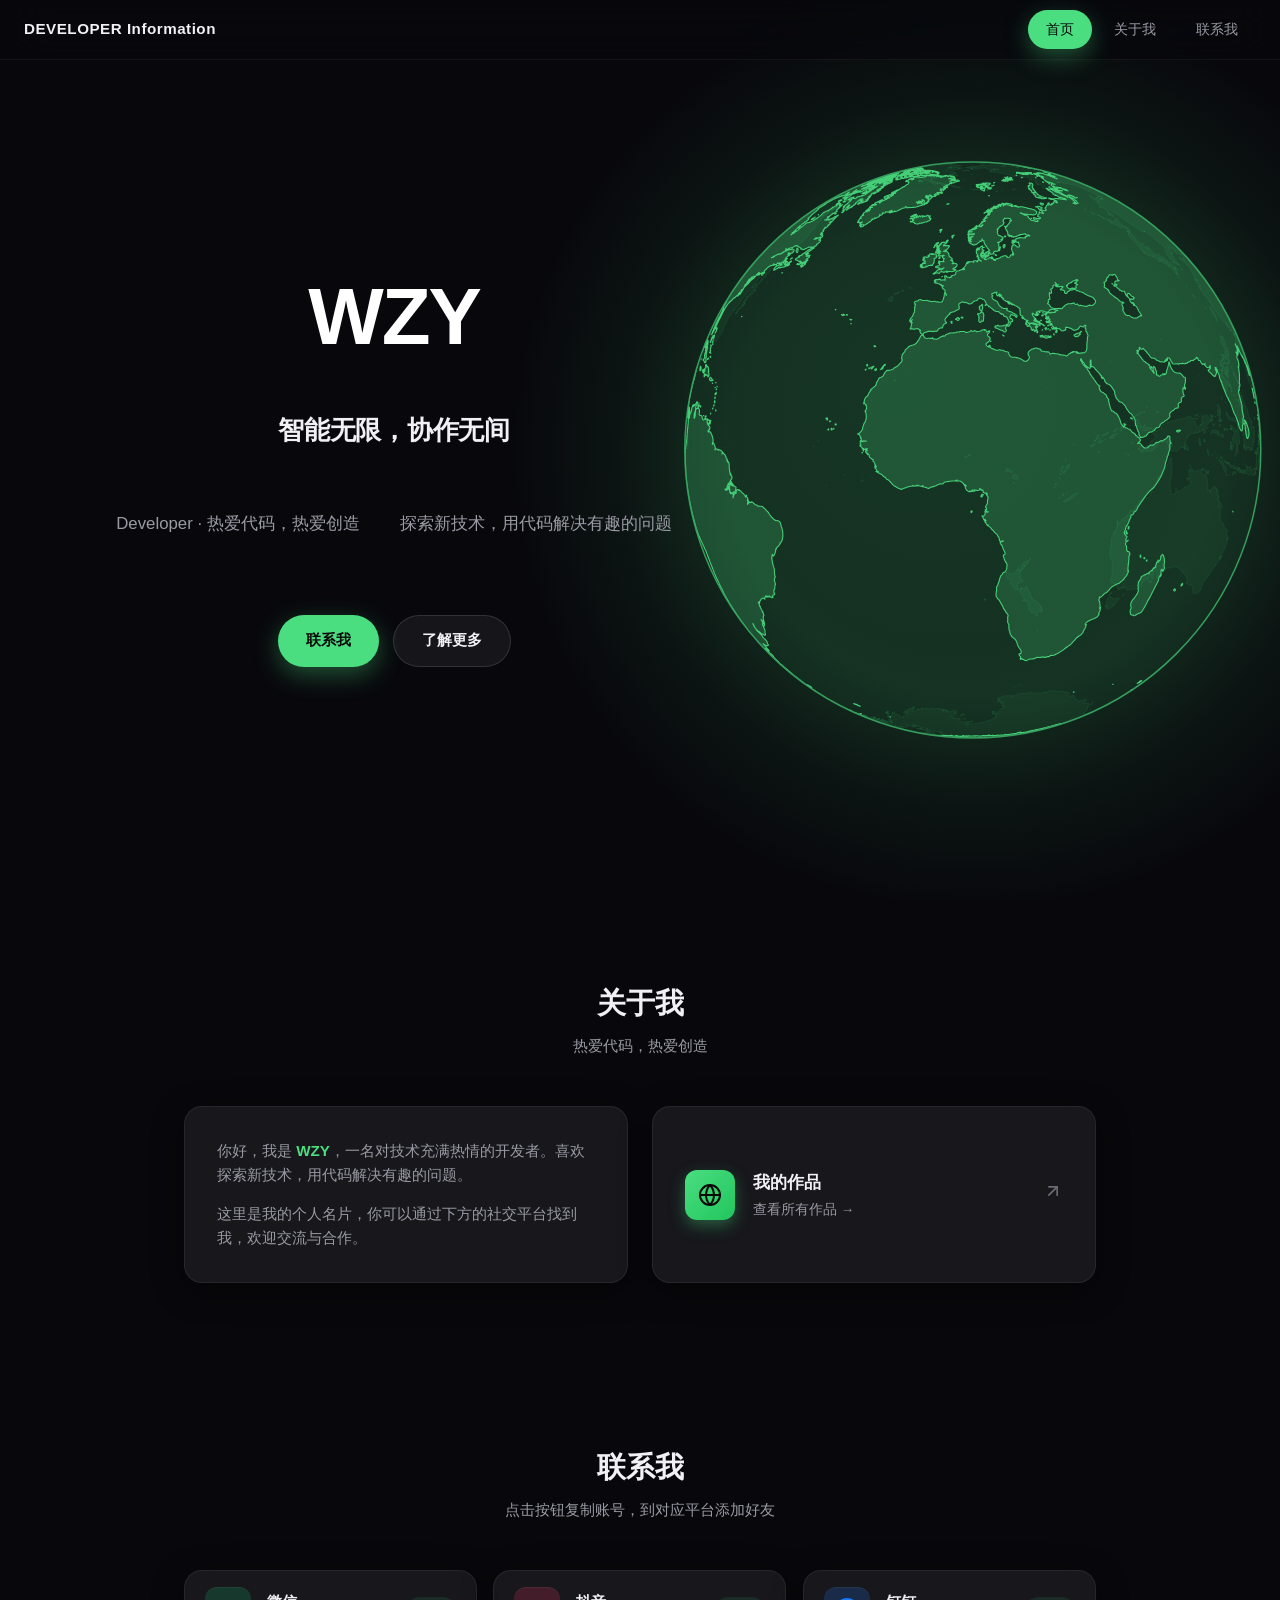
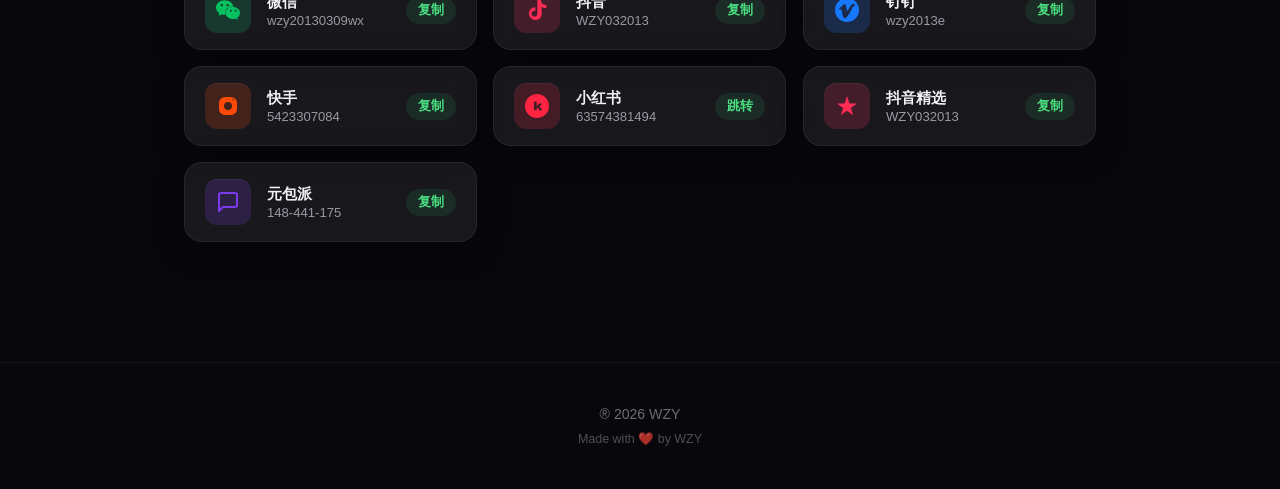
==== commit 2c726b8d: "Add files via upload" ====
--- a/index.html
+++ b/index.html
@@ -1,212 +1,205 @@
-<!DOCTYPE html>
-<html lang="zh-CN">
-<head>
-    <meta charset="UTF-8">
-    <meta name="viewport" content="width=device-width, initial-scale=1.0">
-    <meta name="description" content="WZY 的个人名片网站 - Developer">
-    <title>WZY · 个人名片</title>
-    <link rel="stylesheet" href="css/style.css">
-</head>
-<body>
-
-    <!-- 背景装饰光斑 -->
-    <div class="bg-blobs" aria-hidden="true">
-        <div class="blob blob-1"></div>
-        <div class="blob blob-2"></div>
-        <div class="blob blob-3"></div>
-        <div class="blob blob-4"></div>
-        <div class="bg-light-flow"></div>
-    </div>
-
-    <!-- 顶部导航栏 -->
-    <nav class="navbar" id="navbar">
-        <div class="nav-container">
-            <a href="#home" class="nav-logo">WZY</a>
-            <button class="nav-toggle" id="navToggle" aria-label="菜单">
-                <span></span>
-                <span></span>
-                <span></span>
-            </button>
-            <ul class="nav-menu" id="navMenu">
-                <li><a href="#home" class="nav-link active">首页</a></li>
-                <li><a href="#about" class="nav-link">关于我</a></li>
-                <li><a href="#contact" class="nav-link">联系我</a></li>
-            </ul>
-        </div>
-    </nav>
-
-    <!-- 首页 / Hero -->
-    <section id="home" class="hero">
-        <div class="hero-content glass-card fade-in">
-            <div class="avatar-wrap">
-                <div class="avatar-ring"></div>
-                <div class="avatar">
-                    <img src="avatar.jpg" alt="WZY 头像">
-                </div>
-            </div>
-            <h1 class="hero-name">WZY</h1>
-            <p class="hero-tagline">hi，这里是 Developer WZY 的个人名片网站</p>
-            <div class="hero-actions">
-                <a href="#contact" class="btn btn-primary">联系我</a>
-                <a href="#about" class="btn btn-ghost">了解更多</a>
-            </div>
-        </div>
-    </section>
-
-    <!-- 关于我 -->
-    <section id="about" class="section">
-        <div class="container">
-            <h2 class="section-title">关于我</h2>
-            <p class="section-subtitle">热爱代码，热爱创造</p>
-
-            <div class="about-grid">
-                <div class="glass-card about-text reveal">
-                    <p>你好，我是 <strong>WZY</strong>，一名对技术充满热情的开发者。喜欢探索新技术，用代码解决有趣的问题。</p>
-                    <p>这里是我的个人名片，你可以通过下方的社交平台找到我，欢迎交流与合作。</p>
-                </div>
-
-                <a href="https://stating.pages.dev" target="_blank" rel="noopener noreferrer" class="glass-card site-tile reveal">
-                    <div class="tile-icon">
-                        <svg viewBox="0 0 24 24" fill="none" stroke="currentColor" stroke-width="2" stroke-linecap="round" stroke-linejoin="round">
-                            <circle cx="12" cy="12" r="10"></circle>
-                            <line x1="2" y1="12" x2="22" y2="12"></line>
-                            <path d="M12 2a15.3 15.3 0 0 1 4 10 15.3 15.3 0 0 1-4 10 15.3 15.3 0 0 1-4-10 15.3 15.3 0 0 1 4-10z"></path>
-                        </svg>
-                    </div>
-                    <div class="tile-info">
-                        <h3>stating.pages.dev</h3>
-                        <p>访问我的网站</p>
-                    </div>
-                    <div class="tile-arrow">
-                        <svg viewBox="0 0 24 24" fill="none" stroke="currentColor" stroke-width="2" stroke-linecap="round" stroke-linejoin="round">
-                            <line x1="7" y1="17" x2="17" y2="7"></line>
-                            <polyline points="7 7 17 7 17 17"></polyline>
-                        </svg>
-                    </div>
-                </a>
-            </div>
-        </div>
-    </section>
-
-    <!-- 联系我 / 社交 -->
-    <section id="contact" class="section">
-        <div class="container">
-            <h2 class="section-title">联系我</h2>
-            <p class="section-subtitle">点击按钮复制账号，到对应平台添加好友</p>
-
-            <div class="social-grid" id="socialGrid">
-                <!-- 微信 -->
-                <button class="glass-card social-btn reveal" data-account="wzy20130309wx" data-platform="微信">
-                    <div class="social-icon" style="--brand:#07C160">
-                        <svg viewBox="0 0 24 24" fill="currentColor">
-                            <path d="M8.691 2.188C3.891 2.188 0 5.476 0 9.53c0 2.212 1.17 4.203 3.002 5.55a.59.59 0 0 1 .213.665l-.39 1.48c-.019.07-.048.141-.048.213 0 .163.13.295.29.295a.326.326 0 0 0 .167-.054l1.903-1.114a.864.864 0 0 1 .717-.098 10.16 10.16 0 0 0 2.837.403c.276 0 .543-.027.811-.05-.857-2.578.157-4.972 1.932-6.446 1.703-1.415 3.882-1.98 5.853-1.838-.576-3.583-4.196-6.348-8.596-6.348zM5.785 5.991c.642 0 1.162.529 1.162 1.18a1.17 1.17 0 0 1-1.162 1.178A1.17 1.17 0 0 1 4.623 7.17c0-.651.52-1.18 1.162-1.18zm5.813 0c.642 0 1.162.529 1.162 1.18a1.17 1.17 0 0 1-1.162 1.178 1.17 1.17 0 0 1-1.162-1.178c0-.651.52-1.18 1.162-1.18zm5.34 2.867c-1.797-.052-3.746.512-5.28 1.786-1.72 1.428-2.687 3.72-1.78 6.22.942 2.453 3.666 4.229 6.884 4.229.826 0 1.622-.12 2.361-.336a.722.722 0 0 1 .598.082l1.584.926a.272.272 0 0 0 .14.047c.134 0 .24-.111.24-.247 0-.06-.023-.12-.038-.177l-.327-1.233a.582.582 0 0 1-.023-.156.49.49 0 0 1 .201-.398C23.024 18.48 24 16.82 24 14.98c0-3.21-3.004-5.837-6.882-6.122zm-2.036 2.84c.535 0 .969.44.969.982a.976.976 0 0 1-.969.983.976.976 0 0 1-.969-.983c0-.542.434-.982.97-.982zm4.844 0c.535 0 .969.44.969.982a.976.976 0 0 1-.969.983.976.976 0 0 1-.969-.983c0-.542.434-.982.969-.982z"/>
-                        </svg>
-                    </div>
-                    <div class="social-info">
-                        <span class="social-name">微信</span>
-                        <span class="social-account">wzy20130309wx</span>
-                    </div>
-                    <span class="social-copy">复制</span>
-                </button>
-
-                <!-- 抖音 -->
-                <button class="glass-card social-btn reveal" data-account="WZY032013" data-platform="抖音">
-                    <div class="social-icon" style="--brand:#000000">
-                        <svg viewBox="0 0 24 24" fill="currentColor">
-                            <path d="M19.59 6.69a4.83 4.83 0 0 1-3.77-4.25V2h-3.45v13.67a2.89 2.89 0 0 1-5.2 1.74 2.89 2.89 0 0 1 2.31-4.64 2.93 2.93 0 0 1 .88.13V9.4a6.84 6.84 0 0 0-1-.05A6.33 6.33 0 0 0 5.8 20.1a6.34 6.34 0 0 0 10.86-4.43v-7a8.16 8.16 0 0 0 4.77 1.52v-3.4a4.85 4.85 0 0 1-1.84-.1z"/>
-                        </svg>
-                    </div>
-                    <div class="social-info">
-                        <span class="social-name">抖音</span>
-                        <span class="social-account">WZY032013</span>
-                    </div>
-                    <span class="social-copy">复制</span>
-                </button>
-
-                <!-- 钉钉 -->
-                <button class="glass-card social-btn reveal" data-account="wzy2013e" data-platform="钉钉">
-                    <div class="social-icon" style="--brand:#1677FF">
-                        <svg viewBox="0 0 24 24" fill="currentColor">
-                            <path d="M12.002 0C5.384 0 0 5.384 0 12s5.384 12 12.002 12C18.618 24 24 18.616 24 12S18.618 0 12.002 0zm5.84 9.04c-.098.218-1.08 2.342-3.12 5.892-2.08 3.61-3.79 5.42-5.14 5.42-.87 0-1.46-.802-1.78-2.39l-.96-4.58c-.35-1.58-.73-2.37-1.13-2.37-.09 0-.39.18-.91.53l-.65-.84c.99-.87 1.97-1.75 2.91-2.63 1.32-1.24 2.31-1.9 2.95-1.97.44-.05.71.26.81.92.18 1.15.69 3.99.89 4.7.18.71.38 1.06.6 1.06.17 0 .42-.27.76-.8.5-.77 1.08-1.73 1.65-2.68.61-1.02 1.13-1.79 1.56-2.3.77-.91 1.44-1.4 2.01-1.46.43-.04.82.16 1.15.59.32.42.46.99.4 1.71z"/>
-                        </svg>
-                    </div>
-                    <div class="social-info">
-                        <span class="social-name">钉钉</span>
-                        <span class="social-account">wzy2013e</span>
-                    </div>
-                    <span class="social-copy">复制</span>
-                </button>
-
-                <!-- 快手 -->
-                <button class="glass-card social-btn reveal" data-account="5423307084" data-platform="快手">
-                    <div class="social-icon" style="--brand:#FF4906">
-                        <svg viewBox="0 0 24 24" fill="currentColor">
-                            <path d="M20.408 10.08c-.36-.12-.72-.24-1.08-.36.48-.6.84-1.32 1.08-2.04-.48.24-.96.48-1.44.6-.48-.48-1.08-.84-1.8-.84-1.32 0-2.4 1.08-2.4 2.4 0 .24 0 .36.12.6-2.04-.12-3.84-1.08-5.04-2.52v8.04c0 2.52 2.04 4.56 4.56 4.56s4.56-2.04 4.56-4.56c0-1.32-.6-2.52-1.44-3.36.36.12.84.24 1.2.36-.24-.72-.6-1.32-1.08-1.8.48.12.84.24 1.2.36-.24-.72-.6-1.32-1.08-1.8zM3.6 10.08c-.36-.12-.72-.24-1.08-.36.48-.6.84-1.32 1.08-2.04-.48.24-.96.48-1.44.6-.48-.48-1.08-.84-1.8-.84-1.32 0-2.4 1.08-2.4 2.4 0 .24 0 .36.12.6-2.04-.12-3.84-1.08-5.04-2.52v8.04c0 2.52 2.04 4.56 4.56 4.56s4.56-2.04 4.56-4.56c0-1.32-.6-2.52-1.44-3.36.36.12.84.24 1.2.36-.24-.72-.6-1.32-1.08-1.8.48.12.84.24 1.2.36-.24-.72-.6-1.32-1.08-1.8z"/>
-                        </svg>
-                    </div>
-                    <div class="social-info">
-                        <span class="social-name">快手</span>
-                        <span class="social-account">5423307084</span>
-                    </div>
-                    <span class="social-copy">复制</span>
-                </button>
-
-                <!-- 小红书 -->
-                <button class="glass-card social-btn reveal" data-account="63574381494" data-platform="小红书" data-link="https://www.xiaohongshu.com/user/profile/63574381494">
-                    <div class="social-icon" style="--brand:#FF2442">
-                        <svg viewBox="0 0 24 24" fill="currentColor">
-                            <path d="M12 0C5.373 0 0 5.373 0 12s5.373 12 12 12 12-5.373 12-12S18.627 0 12 0zm4.615 16.154h-1.846c-.192 0-.385-.077-.462-.23l-1.692-2.77-.923.846v1.692c0 .231-.154.462-.462.462H9.385c-.308 0-.462-.231-.462-.462V7.846c0-.23.154-.461.462-.461h1.845c.308 0 .462.23.462.461v4.154l2.385-2.385c.154-.153.308-.23.538-.23h1.846c.385 0 .539.461.308.77l-2.308 2.23 2.615 3.154c.154.231 0 .616-.308.616z"/>
-                        </svg>
-                    </div>
-                    <div class="social-info">
-                        <span class="social-name">小红书</span>
-                        <span class="social-account">63574381494</span>
-                    </div>
-                    <span class="social-copy">跳转</span>
-                </button>
-
-                <!-- 抖音精选 -->
-                <button class="glass-card social-btn reveal" data-account="WZY032013" data-platform="抖音精选">
-                    <div class="social-icon" style="--brand:#FE2C55">
-                        <svg viewBox="0 0 24 24" fill="currentColor">
-                            <path d="M12 2l2.4 7.4H22l-6.2 4.5 2.4 7.4L12 16.8l-6.2 4.5 2.4-7.4L2 9.4h7.6z"/>
-                        </svg>
-                    </div>
-                    <div class="social-info">
-                        <span class="social-name">抖音精选</span>
-                        <span class="social-account">WZY032013</span>
-                    </div>
-                    <span class="social-copy">复制</span>
-                </button>
-
-                <!-- 元包派 -->
-                <button class="glass-card social-btn reveal" data-account="148-441-175" data-platform="元包派">
-                    <div class="social-icon" style="--brand:#7C3AED">
-                        <svg viewBox="0 0 24 24" fill="none" stroke="currentColor" stroke-width="2" stroke-linecap="round" stroke-linejoin="round">
-                            <path d="M21 15a2 2 0 0 1-2 2H7l-4 4V5a2 2 0 0 1 2-2h14a2 2 0 0 1 2 2z"></path>
-                        </svg>
-                    </div>
-                    <div class="social-info">
-                        <span class="social-name">元包派</span>
-                        <span class="social-account">148-441-175</span>
-                    </div>
-                    <span class="social-copy">复制</span>
-                </button>
-            </div>
-        </div>
-    </section>
-
-    <!-- 页脚 -->
-    <footer class="footer">
-        <div class="container">
-            <p>®️ 2026 WZY</p>
-            <p class="footer-sub">Made with ❤️ by WZY</p>
-        </div>
-    </footer>
-
-    <!-- Toast 提示 -->
-    <div class="toast" id="toast"></div>
-
-    <script src="js/main.js"></script>
-</body>
-</html>
+<!DOCTYPE html>
+<html lang="zh-CN">
+<head>
+    <meta charset="UTF-8">
+    <meta name="viewport" content="width=device-width, initial-scale=1.0">
+    <meta name="description" content="WZY 的个人名片网站 - Developer">
+    <title>WZY · 个人名片</title>
+    <link rel="stylesheet" href="css/style.css?v=25">
+</head>
+<body>
+
+    <!-- Canvas 粒子点阵背景 -->
+    <canvas id="particleCanvas" aria-hidden="true"></canvas>
+
+    <!-- 顶部导航栏 -->
+    <nav class="navbar" id="navbar">
+        <div class="nav-container">
+            <a href="#home" class="nav-logo">DEVELOPER Information</a>
+            <button class="nav-toggle" id="navToggle" aria-label="菜单">
+                <span></span>
+                <span></span>
+                <span></span>
+            </button>
+            <ul class="nav-menu" id="navMenu">
+                <li><a href="#home" class="nav-link active">首页</a></li>
+                <li><a href="#about" class="nav-link">关于我</a></li>
+                <li><a href="#contact" class="nav-link">联系我</a></li>
+            </ul>
+        </div>
+    </nav>
+
+    <!-- 首页 / Hero -->
+    <section id="home" class="hero">
+        <div class="hero-content fade-in">
+            <h1 class="hero-name">WZY</h1>
+            <p class="hero-tagline">智能无限，协作无间</p>
+            <div class="hero-desc">
+                <p>Developer · 热爱代码，热爱创造</p>
+                <p>探索新技术，用代码解决有趣的问题</p>
+            </div>
+            <div class="hero-actions">
+                <a href="#contact" class="btn btn-primary">联系我</a>
+                <a href="#about" class="btn btn-secondary">了解更多</a>
+            </div>
+        </div>
+    </section>
+
+    <!-- 关于我 -->
+    <section id="about" class="section">
+        <div class="container">
+            <h2 class="section-title">关于我</h2>
+            <p class="section-subtitle">热爱代码，热爱创造</p>
+
+            <div class="about-grid">
+                <div class="glass-card about-text reveal">
+                    <p>你好，我是 <strong>WZY</strong>，一名对技术充满热情的开发者。喜欢探索新技术，用代码解决有趣的问题。</p>
+                    <p>这里是我的个人名片，你可以通过下方的社交平台找到我，欢迎交流与合作。</p>
+                </div>
+
+                <a href="projects.html" class="glass-card site-tile reveal" style="cursor:pointer">
+                    <div class="tile-icon">
+                        <svg viewBox="0 0 24 24" fill="none" stroke="currentColor" stroke-width="2" stroke-linecap="round" stroke-linejoin="round">
+                            <circle cx="12" cy="12" r="10"></circle>
+                            <line x1="2" y1="12" x2="22" y2="12"></line>
+                            <path d="M12 2a15.3 15.3 0 0 1 4 10 15.3 15.3 0 0 1-4 10 15.3 15.3 0 0 1-4-10 15.3 15.3 0 0 1 4-10z"></path>
+                        </svg>
+                    </div>
+                    <div class="tile-info">
+                        <h3>我的作品</h3>
+                        <p>查看所有作品 →</p>
+                    </div>
+                    <div class="tile-arrow">
+                        <svg viewBox="0 0 24 24" fill="none" stroke="currentColor" stroke-width="2" stroke-linecap="round" stroke-linejoin="round">
+                            <line x1="7" y1="17" x2="17" y2="7"></line>
+                            <polyline points="7 7 17 7 17 17"></polyline>
+                        </svg>
+                    </div>
+                </a>
+            </div>
+        </div>
+    </section>
+
+    <!-- 联系我 / 社交 -->
+    <section id="contact" class="section">
+        <div class="container">
+            <h2 class="section-title">联系我</h2>
+            <p class="section-subtitle">点击按钮复制账号，到对应平台添加好友</p>
+
+            <div class="social-grid" id="socialGrid">
+                <!-- 微信 -->
+                <button class="glass-card social-btn reveal" data-account="wzy20130309wx" data-platform="微信">
+                    <div class="social-icon" style="--brand:#07C160">
+                        <svg viewBox="0 0 24 24" fill="currentColor">
+                            <path d="M8.691 2.188C3.891 2.188 0 5.476 0 9.53c0 2.212 1.17 4.203 3.002 5.55a.59.59 0 0 1 .213.665l-.39 1.48c-.019.07-.048.141-.048.213 0 .163.13.295.29.295a.326.326 0 0 0 .167-.054l1.903-1.114a.864.864 0 0 1 .717-.098 10.16 10.16 0 0 0 2.837.403c.276 0 .543-.027.811-.05-.857-2.578.157-4.972 1.932-6.446 1.703-1.415 3.882-1.98 5.853-1.838-.576-3.583-4.196-6.348-8.596-6.348zM5.785 5.991c.642 0 1.162.529 1.162 1.18a1.17 1.17 0 0 1-1.162 1.178A1.17 1.17 0 0 1 4.623 7.17c0-.651.52-1.18 1.162-1.18zm5.813 0c.642 0 1.162.529 1.162 1.18a1.17 1.17 0 0 1-1.162 1.178 1.17 1.17 0 0 1-1.162-1.178c0-.651.52-1.18 1.162-1.18zm5.34 2.867c-1.797-.052-3.746.512-5.28 1.786-1.72 1.428-2.687 3.72-1.78 6.22.942 2.453 3.666 4.229 6.884 4.229.826 0 1.622-.12 2.361-.336a.722.722 0 0 1 .598.082l1.584.926a.272.272 0 0 0 .14.047c.134 0 .24-.111.24-.247 0-.06-.023-.12-.038-.177l-.327-1.233a.582.582 0 0 1-.023-.156.49.49 0 0 1 .201-.398C23.024 18.48 24 16.82 24 14.98c0-3.21-3.004-5.837-6.882-6.122zm-2.036 2.84c.535 0 .969.44.969.982a.976.976 0 0 1-.969.983.976.976 0 0 1-.969-.983c0-.542.434-.982.97-.982zm4.844 0c.535 0 .969.44.969.982a.976.976 0 0 1-.969.983.976.976 0 0 1-.969-.983c0-.542.434-.982.969-.982z"/>
+                        </svg>
+                    </div>
+                    <div class="social-info">
+                        <span class="social-name">微信</span>
+                        <span class="social-account">wzy20130309wx</span>
+                    </div>
+                    <span class="social-copy">复制</span>
+                </button>
+
+                <!-- 抖音 -->
+                <button class="glass-card social-btn reveal" data-account="WZY032013" data-platform="抖音">
+                    <div class="social-icon" style="--brand:#FE2C55">
+                        <svg viewBox="0 0 24 24" fill="currentColor">
+                            <path d="M19.59 6.69a4.83 4.83 0 0 1-3.77-4.25V2h-3.45v13.67a2.89 2.89 0 0 1-5.2 1.74 2.89 2.89 0 0 1 2.31-4.64 2.93 2.93 0 0 1 .88.13V9.4a6.84 6.84 0 0 0-1-.05A6.33 6.33 0 0 0 5.8 20.1a6.34 6.34 0 0 0 10.86-4.43v-7a8.16 8.16 0 0 0 4.77 1.52v-3.4a4.85 4.85 0 0 1-1.84-.1z"/>
+                        </svg>
+                    </div>
+                    <div class="social-info">
+                        <span class="social-name">抖音</span>
+                        <span class="social-account">WZY032013</span>
+                    </div>
+                    <span class="social-copy">复制</span>
+                </button>
+
+                <!-- 钉钉 -->
+                <button class="glass-card social-btn reveal" data-account="wzy2013e" data-platform="钉钉">
+                    <div class="social-icon" style="--brand:#1677FF">
+                        <svg viewBox="0 0 24 24" fill="currentColor">
+                            <path d="M12.002 0C5.384 0 0 5.384 0 12s5.384 12 12.002 12C18.618 24 24 18.616 24 12S18.618 0 12.002 0zm5.84 9.04c-.098.218-1.08 2.342-3.12 5.892-2.08 3.61-3.79 5.42-5.14 5.42-.87 0-1.46-.802-1.78-2.39l-.96-4.58c-.35-1.58-.73-2.37-1.13-2.37-.09 0-.39.18-.91.53l-.65-.84c.99-.87 1.97-1.75 2.91-2.63 1.32-1.24 2.31-1.9 2.95-1.97.44-.05.71.26.81.92.18 1.15.69 3.99.89 4.7.18.71.38 1.06.6 1.06.17 0 .42-.27.76-.8.5-.77 1.08-1.73 1.65-2.68.61-1.02 1.13-1.79 1.56-2.3.77-.91 1.44-1.4 2.01-1.46.43-.04.82.16 1.15.59.32.42.46.99.4 1.71z"/>
+                        </svg>
+                    </div>
+                    <div class="social-info">
+                        <span class="social-name">钉钉</span>
+                        <span class="social-account">wzy2013e</span>
+                    </div>
+                    <span class="social-copy">复制</span>
+                </button>
+
+                <!-- 快手 -->
+                <button class="glass-card social-btn reveal" data-account="5423307084" data-platform="快手">
+                    <div class="social-icon" style="--brand:#FF4906">
+                        <svg viewBox="0 0 24 24" fill="currentColor">
+                            <path d="M15 3H9a6 6 0 0 0-6 6v6a6 6 0 0 0 6 6h6a6 6 0 0 0 6-6V9a6 6 0 0 0-6-6zm-3 13a4 4 0 1 1 0-8 4 4 0 0 1 0 8zm5-9.5a.75.75 0 1 1 0-1.5.75.75 0 0 1 0 1.5z"/>
+                        </svg>
+                    </div>
+                    <div class="social-info">
+                        <span class="social-name">快手</span>
+                        <span class="social-account">5423307084</span>
+                    </div>
+                    <span class="social-copy">复制</span>
+                </button>
+
+                <!-- 小红书 -->
+                <button class="glass-card social-btn reveal" data-account="63574381494" data-platform="小红书" data-link="https://www.xiaohongshu.com/user/profile/63574381494">
+                    <div class="social-icon" style="--brand:#FF2442">
+                        <svg viewBox="0 0 24 24" fill="currentColor">
+                            <path d="M12 0C5.373 0 0 5.373 0 12s5.373 12 12 12 12-5.373 12-12S18.627 0 12 0zm4.615 16.154h-1.846c-.192 0-.385-.077-.462-.23l-1.692-2.77-.923.846v1.692c0 .231-.154.462-.462.462H9.385c-.308 0-.462-.231-.462-.462V7.846c0-.23.154-.461.462-.461h1.845c.308 0 .462.23.462.461v4.154l2.385-2.385c.154-.153.308-.23.538-.23h1.846c.385 0 .539.461.308.77l-2.308 2.23 2.615 3.154c.154.231 0 .616-.308.616z"/>
+                        </svg>
+                    </div>
+                    <div class="social-info">
+                        <span class="social-name">小红书</span>
+                        <span class="social-account">63574381494</span>
+                    </div>
+                    <span class="social-copy">跳转</span>
+                </button>
+
+                <!-- 抖音精选 -->
+                <button class="glass-card social-btn reveal" data-account="WZY032013" data-platform="抖音精选">
+                    <div class="social-icon" style="--brand:#FE2C55">
+                        <svg viewBox="0 0 24 24" fill="currentColor">
+                            <path d="M12 2l2.4 7.4H22l-6.2 4.5 2.4 7.4L12 16.8l-6.2 4.5 2.4-7.4L2 9.4h7.6z"/>
+                        </svg>
+                    </div>
+                    <div class="social-info">
+                        <span class="social-name">抖音精选</span>
+                        <span class="social-account">WZY032013</span>
+                    </div>
+                    <span class="social-copy">复制</span>
+                </button>
+
+                <!-- 元包派 -->
+                <button class="glass-card social-btn reveal" data-account="148-441-175" data-platform="元包派">
+                    <div class="social-icon" style="--brand:#7C3AED">
+                        <svg viewBox="0 0 24 24" fill="none" stroke="currentColor" stroke-width="2" stroke-linecap="round" stroke-linejoin="round">
+                            <path d="M21 15a2 2 0 0 1-2 2H7l-4 4V5a2 2 0 0 1 2-2h14a2 2 0 0 1 2 2z"></path>
+                        </svg>
+                    </div>
+                    <div class="social-info">
+                        <span class="social-name">元包派</span>
+                        <span class="social-account">148-441-175</span>
+                    </div>
+                    <span class="social-copy">复制</span>
+                </button>
+            </div>
+        </div>
+    </section>
+
+    <!-- 页脚 -->
+    <footer class="footer">
+        <div class="container">
+            <p>®️ 2026 WZY</p>
+            <p class="footer-sub">Made with ❤️ by WZY</p>
+        </div>
+    </footer>
+
+    <!-- Toast 提示 -->
+    <div class="toast" id="toast"></div>
+
+    <script src="js/geo.js"></script>
+    <script src="js/main.js?v=24"></script>
+</body>
+</html>
--- a/css/style.css
+++ b/css/style.css
@@ -1,802 +1,722 @@
-/* ============================================
-   WZY 个人名片 - iOS 26 液态玻璃风格
-   ============================================ */
-
-/* ---------- CSS 变量 ---------- */
-:root {
-    --primary: #5B8DEF;
-    --primary-dark: #4A7DD9;
-    --primary-light: #7BA4F5;
-    --bg: #F2F4F8;
-    --text: #1D1D1F;
-    --text-secondary: #6E6E73;
-    --text-tertiary: #AEAEB2;
-    --white: #FFFFFF;
-    --glass-bg: rgba(255, 255, 255, 0.55);
-    --glass-border: rgba(255, 255, 255, 0.75);
-    --glass-shadow: 0 8px 32px rgba(31, 38, 135, 0.08);
-    --glass-shadow-hover: 0 12px 40px rgba(91, 141, 239, 0.18);
-    --radius-sm: 14px;
-    --radius-md: 20px;
-    --radius-lg: 28px;
-    --radius-full: 9999px;
-    --nav-height: 64px;
-    --transition: 0.35s cubic-bezier(0.4, 0, 0.2, 1);
-}
-
-/* ---------- Reset ---------- */
-*,
-*::before,
-*::after {
-    margin: 0;
-    padding: 0;
-    box-sizing: border-box;
-}
-
-html {
-    scroll-behavior: smooth;
-    scroll-padding-top: var(--nav-height);
-    -webkit-font-smoothing: antialiased;
-    -moz-osx-font-smoothing: grayscale;
-}
-
-body {
-    font-family: -apple-system, BlinkMacSystemFont, "SF Pro Display", "PingFang SC",
-        "Helvetica Neue", "Microsoft YaHei", sans-serif;
-    background-color: var(--bg);
-    color: var(--text);
-    line-height: 1.6;
-    overflow-x: hidden;
-    min-height: 100vh;
-}
-
-a {
-    text-decoration: none;
-    color: inherit;
-}
-
-ul {
-    list-style: none;
-}
-
-button {
-    font-family: inherit;
-    cursor: pointer;
-    border: none;
-    background: none;
-}
-
-.container {
-    max-width: 960px;
-    margin: 0 auto;
-    padding: 0 24px;
-}
-
-/* ---------- 背景光斑 ---------- */
-.bg-blobs {
-    position: fixed;
-    inset: 0;
-    z-index: -1;
-    overflow: hidden;
-    pointer-events: none;
-}
-
-.blob {
-    position: absolute;
-    border-radius: 50%;
-    filter: blur(90px);
-    will-change: transform, opacity;
-}
-
-.blob-1 {
-    width: 520px;
-    height: 520px;
-    background: radial-gradient(circle at 40% 40%, #6B9BFF, #4A7DD9 60%, transparent 80%);
-    top: -140px;
-    left: -120px;
-    opacity: 0.55;
-    animation: flow1 22s ease-in-out infinite;
-}
-
-.blob-2 {
-    width: 460px;
-    height: 460px;
-    background: radial-gradient(circle at 60% 40%, #A8C5FF, #C7D9FF 50%, transparent 80%);
-    bottom: 5%;
-    right: -140px;
-    opacity: 0.5;
-    animation: flow2 26s ease-in-out infinite;
-}
-
-.blob-3 {
-    width: 400px;
-    height: 400px;
-    background: radial-gradient(circle at 50% 50%, #8BB4FF, #B8D4FF 50%, transparent 80%);
-    top: 40%;
-    left: 35%;
-    opacity: 0.4;
-    animation: flow3 24s ease-in-out infinite;
-}
-
-.blob-4 {
-    width: 340px;
-    height: 340px;
-    background: radial-gradient(circle at 50% 50%, #D6E4FF, #E8F0FF 50%, transparent 80%);
-    top: 15%;
-    right: 10%;
-    opacity: 0.45;
-    animation: flow4 20s ease-in-out infinite;
-}
-
-/* 流动光影叠加层 */
-.bg-light-flow {
-    position: absolute;
-    inset: -20%;
-    background:
-        radial-gradient(ellipse 60% 40% at 20% 30%, rgba(91, 141, 239, 0.15), transparent 60%),
-        radial-gradient(ellipse 50% 60% at 80% 70%, rgba(123, 164, 245, 0.12), transparent 60%);
-    animation: lightDrift 30s ease-in-out infinite;
-    will-change: transform;
-}
-
-@keyframes flow1 {
-    0%, 100% { transform: translate(0, 0) scale(1); }
-    25%      { transform: translate(60px, 40px) scale(1.12); }
-    50%      { transform: translate(30px, 90px) scale(0.95); }
-    75%      { transform: translate(-40px, 50px) scale(1.08); }
-}
-
-@keyframes flow2 {
-    0%, 100% { transform: translate(0, 0) scale(1); }
-    25%      { transform: translate(-70px, -30px) scale(1.1); }
-    50%      { transform: translate(-40px, -80px) scale(0.92); }
-    75%      { transform: translate(30px, -50px) scale(1.06); }
-}
-
-@keyframes flow3 {
-    0%, 100% { transform: translate(0, 0) scale(1); }
-    33%      { transform: translate(-50px, -60px) scale(1.15); }
-    66%      { transform: translate(60px, -30px) scale(0.9); }
-}
-
-@keyframes flow4 {
-    0%, 100% { transform: translate(0, 0) scale(1); opacity: 0.45; }
-    30%      { transform: translate(-50px, 60px) scale(1.1); opacity: 0.3; }
-    60%      { transform: translate(-80px, 20px) scale(0.95); opacity: 0.5; }
-}
-
-@keyframes lightDrift {
-    0%, 100% { transform: translate(0, 0) rotate(0deg); }
-    50%      { transform: translate(-3%, 2%) rotate(8deg); }
-}
-
-/* ---------- 液态玻璃通用类 ---------- */
-.glass-card {
-    background: var(--glass-bg);
-    backdrop-filter: blur(20px) saturate(180%);
-    -webkit-backdrop-filter: blur(20px) saturate(180%);
-    border: 1px solid var(--glass-border);
-    box-shadow: var(--glass-shadow),
-                inset 0 1px 1px rgba(255, 255, 255, 0.9);
-    border-radius: var(--radius-md);
-    transition: transform var(--transition), box-shadow var(--transition);
-    position: relative;
-    overflow: hidden;
-}
-
-/* 玻璃表面缓慢流动的高光 */
-.glass-card::before {
-    content: '';
-    position: absolute;
-    top: 0;
-    left: -60%;
-    width: 60%;
-    height: 100%;
-    background: linear-gradient(
-        105deg,
-        transparent 0%,
-        rgba(255, 255, 255, 0.25) 40%,
-        rgba(255, 255, 255, 0.4) 50%,
-        rgba(255, 255, 255, 0.25) 60%,
-        transparent 100%
-    );
-    transform: skewX(-15deg);
-    animation: glassSheen 8s ease-in-out infinite;
-    pointer-events: none;
-    border-radius: inherit;
-}
-
-@keyframes glassSheen {
-    0%, 100% { left: -60%; opacity: 0; }
-    45%      { opacity: 1; }
-    55%      { opacity: 1; }
-    100%     { left: 130%; opacity: 0; }
-}
-
-.glass-card > * {
-    position: relative;
-    z-index: 1;
-}
-
-/* ---------- 导航栏 ---------- */
-.navbar {
-    position: fixed;
-    top: 0;
-    left: 0;
-    right: 0;
-    height: var(--nav-height);
-    z-index: 100;
-    background: rgba(242, 244, 248, 0.6);
-    backdrop-filter: blur(20px) saturate(180%);
-    -webkit-backdrop-filter: blur(20px) saturate(180%);
-    border-bottom: 1px solid rgba(255, 255, 255, 0.5);
-    transition: background var(--transition), box-shadow var(--transition);
-}
-
-.navbar.scrolled {
-    background: rgba(255, 255, 255, 0.7);
-    box-shadow: 0 2px 20px rgba(0, 0, 0, 0.05);
-}
-
-.nav-container {
-    max-width: 960px;
-    margin: 0 auto;
-    padding: 0 24px;
-    height: 100%;
-    display: flex;
-    align-items: center;
-    justify-content: space-between;
-}
-
-.nav-logo {
-    font-size: 1.35rem;
-    font-weight: 700;
-    color: var(--primary);
-    letter-spacing: 0.5px;
-}
-
-.nav-menu {
-    display: flex;
-    gap: 8px;
-}
-
-.nav-link {
-    display: inline-block;
-    padding: 8px 18px;
-    font-size: 0.95rem;
-    font-weight: 500;
-    color: var(--text-secondary);
-    border-radius: var(--radius-full);
-    transition: all var(--transition);
-}
-
-.nav-link:hover {
-    color: var(--primary);
-    background: rgba(91, 141, 239, 0.1);
-}
-
-.nav-link.active {
-    color: var(--white);
-    background: var(--primary);
-    box-shadow: 0 4px 14px rgba(91, 141, 239, 0.35);
-}
-
-.nav-toggle {
-    display: none;
-    flex-direction: column;
-    gap: 5px;
-    padding: 8px;
-}
-
-.nav-toggle span {
-    display: block;
-    width: 24px;
-    height: 2px;
-    background: var(--text);
-    border-radius: 2px;
-    transition: var(--transition);
-}
-
-.nav-toggle.open span:nth-child(1) {
-    transform: translateY(7px) rotate(45deg);
-}
-
-.nav-toggle.open span:nth-child(2) {
-    opacity: 0;
-}
-
-.nav-toggle.open span:nth-child(3) {
-    transform: translateY(-7px) rotate(-45deg);
-}
-
-/* ---------- Hero 区域 ---------- */
-.hero {
-    min-height: 100vh;
-    display: flex;
-    align-items: center;
-    justify-content: center;
-    padding: calc(var(--nav-height) + 40px) 24px 60px;
-}
-
-.hero-content {
-    text-align: center;
-    padding: 48px 40px;
-    max-width: 520px;
-    width: 100%;
-    border-radius: var(--radius-lg);
-}
-
-.avatar-wrap {
-    position: relative;
-    width: 130px;
-    height: 130px;
-    margin: 0 auto 24px;
-}
-
-.avatar {
-    width: 100%;
-    height: 100%;
-    border-radius: 50%;
-    background: linear-gradient(135deg, var(--primary) 0%, var(--primary-light) 100%);
-    display: flex;
-    align-items: center;
-    justify-content: center;
-    overflow: hidden;
-    box-shadow: 0 12px 36px rgba(91, 141, 239, 0.4),
-                inset 0 2px 4px rgba(255, 255, 255, 0.3);
-    position: relative;
-    z-index: 1;
-}
-
-.avatar img {
-    width: 100%;
-    height: 100%;
-    object-fit: cover;
-    border-radius: 50%;
-    display: block;
-}
-
-.avatar-ring {
-    position: absolute;
-    inset: -8px;
-    border-radius: 50%;
-    background: conic-gradient(from 0deg, var(--primary), var(--primary-light), #A8C5FF, var(--primary));
-    animation: spin 6s linear infinite;
-    z-index: 0;
-    opacity: 0.7;
-}
-
-@keyframes spin {
-    to { transform: rotate(360deg); }
-}
-
-.hero-name {
-    font-size: 2.8rem;
-    font-weight: 700;
-    letter-spacing: -0.5px;
-    margin-bottom: 12px;
-    background: linear-gradient(135deg, var(--text) 0%, var(--primary-dark) 100%);
-    -webkit-background-clip: text;
-    -webkit-text-fill-color: transparent;
-    background-clip: text;
-}
-
-.hero-tagline {
-    font-size: 1.1rem;
-    color: var(--text-secondary);
-    margin-bottom: 32px;
-}
-
-.hero-actions {
-    display: flex;
-    gap: 14px;
-    justify-content: center;
-    flex-wrap: wrap;
-}
-
-/* ---------- 按钮 ---------- */
-.btn {
-    display: inline-flex;
-    align-items: center;
-    justify-content: center;
-    padding: 12px 32px;
-    font-size: 1rem;
-    font-weight: 600;
-    border-radius: var(--radius-full);
-    transition: all var(--transition);
-    cursor: pointer;
-}
-
-.btn-primary {
-    background: linear-gradient(135deg, var(--primary) 0%, var(--primary-light) 100%);
-    color: var(--white);
-    box-shadow: 0 6px 20px rgba(91, 141, 239, 0.35);
-}
-
-.btn-primary:hover {
-    transform: translateY(-2px);
-    box-shadow: 0 10px 28px rgba(91, 141, 239, 0.45);
-}
-
-.btn-primary:active {
-    transform: translateY(0);
-}
-
-.btn-ghost {
-    background: rgba(255, 255, 255, 0.6);
-    color: var(--primary);
-    border: 1px solid rgba(91, 141, 239, 0.3);
-    backdrop-filter: blur(10px);
-    -webkit-backdrop-filter: blur(10px);
-}
-
-.btn-ghost:hover {
-    background: rgba(91, 141, 239, 0.1);
-    border-color: var(--primary);
-    transform: translateY(-2px);
-}
-
-/* ---------- 通用 Section ---------- */
-.section {
-    padding: 80px 0;
-}
-
-.section-title {
-    font-size: 2rem;
-    font-weight: 700;
-    text-align: center;
-    margin-bottom: 8px;
-    color: var(--text);
-}
-
-.section-subtitle {
-    text-align: center;
-    color: var(--text-secondary);
-    font-size: 1rem;
-    margin-bottom: 48px;
-}
-
-/* ---------- 关于我 ---------- */
-.about-grid {
-    display: grid;
-    grid-template-columns: 1fr 1fr;
-    gap: 24px;
-    align-items: stretch;
-}
-
-.about-text {
-    padding: 32px;
-}
-
-.about-text p {
-    color: var(--text-secondary);
-    font-size: 1rem;
-    margin-bottom: 14px;
-}
-
-.about-text p:last-child {
-    margin-bottom: 0;
-}
-
-.about-text strong {
-    color: var(--primary);
-    font-weight: 600;
-}
-
-.site-tile {
-    display: flex;
-    align-items: center;
-    gap: 18px;
-    padding: 28px 32px;
-    cursor: pointer;
-    text-decoration: none;
-    color: var(--text);
-}
-
-.site-tile:hover {
-    transform: translateY(-4px);
-    box-shadow: var(--glass-shadow-hover);
-}
-
-.tile-icon {
-    width: 52px;
-    height: 52px;
-    border-radius: var(--radius-sm);
-    background: linear-gradient(135deg, var(--primary), var(--primary-light));
-    display: flex;
-    align-items: center;
-    justify-content: center;
-    color: var(--white);
-    flex-shrink: 0;
-    box-shadow: 0 6px 16px rgba(91, 141, 239, 0.3);
-}
-
-.tile-icon svg {
-    width: 26px;
-    height: 26px;
-}
-
-.tile-info {
-    flex: 1;
-    min-width: 0;
-}
-
-.tile-info h3 {
-    font-size: 1.15rem;
-    font-weight: 600;
-    margin-bottom: 2px;
-    white-space: nowrap;
-    overflow: hidden;
-    text-overflow: ellipsis;
-}
-
-.tile-info p {
-    font-size: 0.88rem;
-    color: var(--text-secondary);
-}
-
-.tile-arrow {
-    color: var(--text-tertiary);
-    transition: transform var(--transition), color var(--transition);
-    flex-shrink: 0;
-}
-
-.tile-arrow svg {
-    width: 22px;
-    height: 22px;
-}
-
-.site-tile:hover .tile-arrow {
-    color: var(--primary);
-    transform: translate(3px, -3px);
-}
-
-/* ---------- 社交按钮 ---------- */
-.social-grid {
-    display: grid;
-    grid-template-columns: repeat(auto-fill, minmax(280px, 1fr));
-    gap: 18px;
-}
-
-.social-btn {
-    display: flex;
-    align-items: center;
-    gap: 16px;
-    padding: 18px 22px;
-    text-align: left;
-    cursor: pointer;
-    width: 100%;
-    color: var(--text);
-}
-
-.social-btn:hover {
-    transform: translateY(-3px);
-    box-shadow: var(--glass-shadow-hover);
-}
-
-.social-btn:active {
-    transform: translateY(-1px) scale(0.99);
-}
-
-.social-icon {
-    width: 48px;
-    height: 48px;
-    border-radius: var(--radius-sm);
-    background: color-mix(in srgb, var(--brand) 12%, white);
-    display: flex;
-    align-items: center;
-    justify-content: center;
-    color: var(--brand);
-    flex-shrink: 0;
-    transition: transform var(--transition);
-}
-
-.social-btn:hover .social-icon {
-    transform: scale(1.08);
-}
-
-.social-icon svg {
-    width: 26px;
-    height: 26px;
-}
-
-.social-info {
-    flex: 1;
-    min-width: 0;
-    display: flex;
-    flex-direction: column;
-}
-
-.social-name {
-    font-size: 1rem;
-    font-weight: 600;
-    color: var(--text);
-}
-
-.social-account {
-    font-size: 0.85rem;
-    color: var(--text-secondary);
-    white-space: nowrap;
-    overflow: hidden;
-    text-overflow: ellipsis;
-}
-
-.social-copy {
-    font-size: 0.82rem;
-    font-weight: 600;
-    color: var(--primary);
-    background: rgba(91, 141, 239, 0.1);
-    padding: 6px 14px;
-    border-radius: var(--radius-full);
-    flex-shrink: 0;
-    transition: all var(--transition);
-}
-
-.social-btn:hover .social-copy {
-    background: var(--primary);
-    color: var(--white);
-}
-
-/* ---------- 页脚 ---------- */
-.footer {
-    text-align: center;
-    padding: 40px 24px;
-    color: var(--text-tertiary);
-    font-size: 0.9rem;
-    border-top: 1px solid rgba(255, 255, 255, 0.5);
-    margin-top: 40px;
-}
-
-.footer-sub {
-    font-size: 0.8rem;
-    margin-top: 4px;
-    opacity: 0.7;
-}
-
-/* ---------- Toast ---------- */
-.toast {
-    position: fixed;
-    bottom: 40px;
-    left: 50%;
-    transform: translateX(-50%) translateY(100px);
-    background: rgba(29, 29, 31, 0.85);
-    backdrop-filter: blur(20px) saturate(180%);
-    -webkit-backdrop-filter: blur(20px) saturate(180%);
-    color: var(--white);
-    padding: 14px 28px;
-    border-radius: var(--radius-full);
-    font-size: 0.92rem;
-    font-weight: 500;
-    box-shadow: 0 8px 32px rgba(0, 0, 0, 0.2);
-    opacity: 0;
-    transition: all 0.4s cubic-bezier(0.4, 0, 0.2, 1);
-    z-index: 1000;
-    pointer-events: none;
-    white-space: nowrap;
-    max-width: 90vw;
-    overflow: hidden;
-    text-overflow: ellipsis;
-}
-
-.toast.show {
-    opacity: 1;
-    transform: translateX(-50%) translateY(0);
-}
-
-/* ---------- 动画 ---------- */
-.fade-in {
-    animation: fadeInUp 0.8s cubic-bezier(0.4, 0, 0.2, 1) both;
-}
-
-@keyframes fadeInUp {
-    from {
-        opacity: 0;
-        transform: translateY(30px);
-    }
-    to {
-        opacity: 1;
-        transform: translateY(0);
-    }
-}
-
-.reveal {
-    opacity: 0;
-    transform: translateY(28px);
-    transition: opacity 0.7s cubic-bezier(0.4, 0, 0.2, 1),
-                transform 0.7s cubic-bezier(0.4, 0, 0.2, 1);
-}
-
-.reveal.visible {
-    opacity: 1;
-    transform: translateY(0);
-}
-
-/* ---------- 响应式 ---------- */
-@media (max-width: 768px) {
-    .nav-toggle {
-        display: flex;
-    }
-
-    .nav-menu {
-        position: fixed;
-        top: var(--nav-height);
-        left: 16px;
-        right: 16px;
-        flex-direction: column;
-        gap: 4px;
-        padding: 12px;
-        background: rgba(255, 255, 255, 0.8);
-        backdrop-filter: blur(20px) saturate(180%);
-        -webkit-backdrop-filter: blur(20px) saturate(180%);
-        border: 1px solid var(--glass-border);
-        border-radius: var(--radius-md);
-        box-shadow: var(--glass-shadow);
-        transform: translateY(-20px) scale(0.95);
-        opacity: 0;
-        pointer-events: none;
-        transition: all var(--transition);
-    }
-
-    .nav-menu.open {
-        transform: translateY(0) scale(1);
-        opacity: 1;
-        pointer-events: auto;
-    }
-
-    .nav-link {
-        display: block;
-        padding: 12px 18px;
-        text-align: center;
-    }
-
-    .hero-content {
-        padding: 36px 24px;
-    }
-
-    .hero-name {
-        font-size: 2.2rem;
-    }
-
-    .hero-tagline {
-        font-size: 1rem;
-    }
-
-    .avatar-wrap {
-        width: 110px;
-        height: 110px;
-    }
-
-    .section {
-        padding: 60px 0;
-    }
-
-    .section-title {
-        font-size: 1.6rem;
-    }
-
-    .about-grid {
-        grid-template-columns: 1fr;
-    }
-
-    .social-grid {
-        grid-template-columns: 1fr;
-    }
-
-    .blob {
-        opacity: 0.3;
-    }
-}
-
-@media (max-width: 420px) {
-    .hero-actions {
-        flex-direction: column;
-    }
-
-    .btn {
-        width: 100%;
-    }
-
-    .social-btn {
-        padding: 16px 18px;
-    }
-}
+/* ============================================
+   WZY 个人名片 - Trae.cn 风格
+   深色主题 · 粒子点阵 · 液态玻璃
+   ============================================ */
+
+/* ---------- CSS 变量 ---------- */
+:root {
+    --bg: #08080c;
+    --bg-elevated: #111118;
+    --surface: rgba(20, 20, 24, 0.6);
+    --surface-strong: rgba(28, 28, 34, 0.75);
+    --text: #f0f0f5;
+    --text-secondary: #9a9aa4;
+    --text-tertiary: #6b6b75;
+    --accent: #4ADE80;
+    --accent-dark: #22c55e;
+    --accent-glow: rgba(74, 222, 128, 0.35);
+
+    --glass-bg: rgba(18, 18, 22, 0.55);
+    --glass-border: rgba(255, 255, 255, 0.07);
+    --glass-border-hover: rgba(255, 255, 255, 0.14);
+
+    --shadow-card: 0 8px 32px rgba(0, 0, 0, 0.45);
+    --shadow-hover: 0 16px 48px rgba(0, 0, 0, 0.55);
+    --shadow-accent: 0 8px 24px var(--accent-glow);
+
+    --radius-sm: 12px;
+    --radius-md: 18px;
+    --radius-lg: 24px;
+    --radius-full: 9999px;
+
+    --nav-height: 60px;
+    --transition: 0.3s cubic-bezier(0.4, 0, 0.2, 1);
+}
+
+/* ---------- Reset ---------- */
+*,
+*::before,
+*::after {
+    margin: 0;
+    padding: 0;
+    box-sizing: border-box;
+}
+
+html {
+    scroll-behavior: smooth;
+    scroll-padding-top: var(--nav-height);
+    -webkit-font-smoothing: antialiased;
+    -moz-osx-font-smoothing: grayscale;
+}
+
+body {
+    font-family: -apple-system, BlinkMacSystemFont, "SF Pro Display", "PingFang SC",
+        "Helvetica Neue", "Microsoft YaHei", sans-serif;
+    background-color: var(--bg);
+    color: var(--text);
+    line-height: 1.6;
+    overflow-x: hidden;
+    min-height: 100vh;
+}
+
+a {
+    text-decoration: none;
+    color: inherit;
+}
+
+ul {
+    list-style: none;
+}
+
+button {
+    font-family: inherit;
+    cursor: pointer;
+    border: none;
+    background: none;
+}
+
+.container {
+    max-width: 960px;
+    margin: 0 auto;
+    padding: 0 24px;
+}
+
+/* ---------- 地球 Canvas（背景层） ---------- */
+#particleCanvas {
+    position: fixed;
+    inset: 0;
+    width: 100vw;
+    height: 100vh;
+    z-index: 5;
+    pointer-events: auto;
+    background: transparent;
+    cursor: grab;
+    transition: opacity 0.3s ease-out;
+}
+
+#particleCanvas:active {
+    cursor: grabbing;
+}
+
+/* ---------- 内容层 ---------- */
+.navbar,
+.hero,
+.section,
+.footer,
+.toast {
+    position: relative;
+    z-index: 10;
+}
+
+/* 导航栏滚动增强毛玻璃 */
+.navbar.scrolled {
+    background: rgba(8, 8, 12, 0.85);
+    backdrop-filter: blur(32px) saturate(200%);
+    -webkit-backdrop-filter: blur(32px) saturate(200%);
+    border-bottom: 1px solid rgba(255, 255, 255, 0.08);
+}
+
+/* ---------- 液态玻璃卡片 ---------- */
+.glass-card {
+    position: relative;
+    overflow: hidden;
+    border-radius: var(--radius-md);
+    background: var(--surface-strong);
+    border: 1px solid var(--glass-border);
+    box-shadow: var(--shadow-card);
+    transition: transform var(--transition), box-shadow var(--transition), border-color var(--transition);
+    contain: layout paint style;
+}
+
+.glass-card > * {
+    position: relative;
+    z-index: 1;
+}
+
+/* ---------- 导航栏 ---------- */
+.navbar {
+    position: fixed;
+    top: 0;
+    left: 0;
+    right: 0;
+    height: var(--nav-height);
+    z-index: 100;
+    background: rgba(8, 8, 12, 0.55);
+    backdrop-filter: blur(24px) saturate(180%);
+    -webkit-backdrop-filter: blur(24px) saturate(180%);
+    border-bottom: 1px solid rgba(255, 255, 255, 0.05);
+    transition: background var(--transition);
+}
+
+.navbar.scrolled {
+    background: rgba(8, 8, 12, 0.85);
+}
+
+.nav-container {
+    width: 100%;
+    margin: 0;
+    padding: 0 24px;
+    height: 100%;
+    display: flex;
+    align-items: center;
+    justify-content: space-between;
+}
+
+.nav-logo {
+    font-size: 0.95rem;
+    font-weight: 700;
+    color: var(--text);
+    letter-spacing: 0.5px;
+    text-align: left;
+    text-transform: none;
+}
+
+.nav-menu {
+    display: flex;
+    gap: 4px;
+}
+
+.nav-link {
+    display: inline-block;
+    padding: 8px 18px;
+    font-size: 0.9rem;
+    font-weight: 500;
+    color: var(--text-secondary);
+    border-radius: var(--radius-full);
+    transition: all var(--transition);
+}
+
+.nav-link:hover {
+    color: var(--text);
+    background: rgba(255, 255, 255, 0.05);
+}
+
+.nav-link.active {
+    color: #0a0a0a;
+    background: var(--accent);
+    box-shadow: var(--shadow-accent);
+}
+
+.nav-toggle {
+    display: none;
+    flex-direction: column;
+    gap: 5px;
+    padding: 8px;
+}
+
+.nav-toggle span {
+    display: block;
+    width: 24px;
+    height: 2px;
+    background: var(--text);
+    border-radius: 2px;
+    transition: var(--transition);
+}
+
+.nav-toggle.open span:nth-child(1) {
+    transform: translateY(7px) rotate(45deg);
+}
+
+.nav-toggle.open span:nth-child(2) {
+    opacity: 0;
+}
+
+.nav-toggle.open span:nth-child(3) {
+    transform: translateY(-7px) rotate(-45deg);
+}
+
+/* ---------- Hero 区域 ---------- */
+.hero {
+    min-height: 100vh;
+    display: flex;
+    align-items: center;
+    justify-content: flex-start;
+    padding: calc(var(--nav-height) + 40px) 14vw 60px 5vw;
+    position: relative;
+    z-index: 10;
+}
+
+.hero-content {
+    max-width: 660px;
+    width: 100%;
+    text-align: center;
+    position: relative;
+    z-index: 20;
+}
+
+.hero-name {
+    font-size: clamp(2.5rem, 7vw, 5rem);
+    font-weight: 800;
+    letter-spacing: -2px;
+    line-height: 1.1;
+    margin-bottom: 52px;
+    color: #ffffff;
+    display: block;
+    width: 100%;
+}
+
+.hero-tagline {
+    position: relative;
+    display: block;
+    font-size: clamp(1.1rem, 2.5vw, 1.6rem);
+    font-weight: 600;
+    margin-bottom: 60px;
+    letter-spacing: -0.3px;
+    line-height: 1.4;
+    width: 100%;
+    white-space: nowrap;
+}
+
+.hero-desc {
+    margin-bottom: 76px;
+    display: flex;
+    gap: 40px;
+    justify-content: center;
+    align-items: baseline;
+    flex-wrap: wrap;
+}
+
+.hero-desc p {
+    font-size: 1.05rem;
+    line-height: 1.8;
+    margin-bottom: 0;
+    color: var(--text-secondary);
+    max-width: 100%;
+}
+
+.hero-actions {
+    display: flex;
+    gap: 14px;
+    flex-wrap: wrap;
+    justify-content: center;
+}
+
+/* ---------- 按钮 ---------- */
+.btn {
+    display: inline-flex;
+    align-items: center;
+    justify-content: center;
+    padding: 13px 28px;
+    font-size: 0.92rem;
+    font-weight: 600;
+    border-radius: var(--radius-full);
+    transition: transform var(--transition), box-shadow var(--transition), background var(--transition);
+    cursor: pointer;
+}
+
+.btn-primary {
+    background: var(--accent);
+    color: #0a0a0a;
+    box-shadow: var(--shadow-accent);
+}
+
+.btn-primary:hover {
+    transform: translateY(-2px);
+    background: #5eeb92;
+    box-shadow: 0 12px 32px var(--accent-glow);
+}
+
+.btn-primary:active {
+    transform: translateY(0);
+}
+
+.btn-secondary {
+    background: rgba(255, 255, 255, 0.06);
+    color: var(--text);
+    border: 1px solid rgba(255, 255, 255, 0.12);
+}
+
+.btn-secondary:hover {
+    background: rgba(255, 255, 255, 0.1);
+    border-color: rgba(255, 255, 255, 0.22);
+    transform: translateY(-2px);
+}
+
+/* ---------- 通用 Section ---------- */
+.section {
+    padding: 80px 0;
+    position: relative;
+    z-index: 10;
+    content-visibility: auto;
+    contain-intrinsic-size: auto 600px;
+}
+
+.section-title {
+    font-size: 1.8rem;
+    font-weight: 700;
+    text-align: center;
+    margin-bottom: 8px;
+    color: var(--text);
+}
+
+.section-subtitle {
+    text-align: center;
+    color: var(--text-secondary);
+    font-size: 0.95rem;
+    margin-bottom: 48px;
+}
+
+/* ---------- 关于我 ---------- */
+.about-grid {
+    display: grid;
+    grid-template-columns: 1fr 1fr;
+    gap: 24px;
+    align-items: stretch;
+}
+
+.about-text {
+    padding: 32px;
+}
+
+.about-text p {
+    color: var(--text-secondary);
+    font-size: 0.95rem;
+    margin-bottom: 14px;
+}
+
+.about-text p:last-child {
+    margin-bottom: 0;
+}
+
+.about-text strong {
+    color: var(--accent);
+    font-weight: 600;
+}
+
+.site-tile {
+    display: flex;
+    align-items: center;
+    gap: 18px;
+    padding: 28px 32px;
+    cursor: pointer;
+    text-decoration: none;
+    color: var(--text);
+}
+
+.site-tile:hover {
+    transform: translateY(-4px);
+    border-color: var(--glass-border-hover);
+    box-shadow: var(--shadow-hover);
+}
+
+.tile-icon {
+    width: 50px;
+    height: 50px;
+    border-radius: var(--radius-sm);
+    background: linear-gradient(135deg, var(--accent), var(--accent-dark));
+    display: flex;
+    align-items: center;
+    justify-content: center;
+    color: #0a0a0a;
+    flex-shrink: 0;
+    box-shadow: 0 6px 16px var(--accent-glow);
+}
+
+.tile-icon svg {
+    width: 24px;
+    height: 24px;
+}
+
+.tile-info {
+    flex: 1;
+    min-width: 0;
+}
+
+.tile-info h3 {
+    font-size: 1.08rem;
+    font-weight: 600;
+    margin-bottom: 2px;
+    white-space: nowrap;
+    overflow: hidden;
+    text-overflow: ellipsis;
+}
+
+.tile-info p {
+    font-size: 0.85rem;
+    color: var(--text-secondary);
+}
+
+.tile-arrow {
+    color: var(--text-tertiary);
+    transition: transform var(--transition), color var(--transition);
+    flex-shrink: 0;
+}
+
+.tile-arrow svg {
+    width: 20px;
+    height: 20px;
+}
+
+.site-tile:hover .tile-arrow {
+    color: var(--accent);
+    transform: translate(3px, -3px);
+}
+
+/* ---------- 社交按钮 ---------- */
+.social-grid {
+    display: grid;
+    grid-template-columns: repeat(auto-fill, minmax(260px, 1fr));
+    gap: 16px;
+}
+
+.social-btn {
+    display: flex;
+    align-items: center;
+    gap: 16px;
+    padding: 16px 20px;
+    text-align: left;
+    cursor: pointer;
+    width: 100%;
+    color: var(--text);
+}
+
+.social-btn:hover {
+    transform: translateY(-3px);
+    border-color: var(--glass-border-hover);
+    box-shadow: var(--shadow-hover);
+}
+
+.social-btn:active {
+    transform: translateY(-1px) scale(0.99);
+}
+
+.social-icon {
+    width: 46px;
+    height: 46px;
+    border-radius: var(--radius-sm);
+    background: color-mix(in srgb, var(--brand) 18%, #1a1a20);
+    display: flex;
+    align-items: center;
+    justify-content: center;
+    color: var(--brand);
+    flex-shrink: 0;
+    transition: transform var(--transition);
+    box-shadow: inset 0 1px 0 rgba(255, 255, 255, 0.05);
+}
+
+.social-btn:hover .social-icon {
+    transform: scale(1.08);
+}
+
+.social-icon svg {
+    width: 24px;
+    height: 24px;
+}
+
+.social-info {
+    flex: 1;
+    min-width: 0;
+    display: flex;
+    flex-direction: column;
+}
+
+.social-name {
+    font-size: 0.95rem;
+    font-weight: 600;
+    color: var(--text);
+}
+
+.social-account {
+    font-size: 0.82rem;
+    color: var(--text-secondary);
+    white-space: nowrap;
+    overflow: hidden;
+    text-overflow: ellipsis;
+}
+
+.social-copy {
+    font-size: 0.8rem;
+    font-weight: 600;
+    color: var(--accent);
+    background: rgba(74, 222, 128, 0.1);
+    padding: 5px 12px;
+    border-radius: var(--radius-full);
+    flex-shrink: 0;
+    transition: all var(--transition);
+}
+
+.social-btn:hover .social-copy {
+    background: var(--accent);
+    color: #0a0a0a;
+    box-shadow: var(--shadow-accent);
+}
+
+/* ---------- 页脚 ---------- */
+.footer {
+    text-align: center;
+    padding: 40px 24px;
+    color: var(--text-tertiary);
+    font-size: 0.88rem;
+    border-top: 1px solid rgba(255, 255, 255, 0.05);
+    margin-top: 40px;
+    position: relative;
+    z-index: 1;
+}
+
+.footer-sub {
+    font-size: 0.78rem;
+    margin-top: 4px;
+    opacity: 0.7;
+}
+
+/* ---------- Toast ---------- */
+.toast {
+    position: fixed;
+    bottom: 40px;
+    left: 50%;
+    transform: translateX(-50%) translateY(100px);
+    background: rgba(18, 18, 22, 0.94);
+    backdrop-filter: blur(24px);
+    -webkit-backdrop-filter: blur(24px);
+    color: var(--text);
+    padding: 13px 26px;
+    border-radius: var(--radius-full);
+    font-size: 0.9rem;
+    font-weight: 500;
+    border: 1px solid rgba(255, 255, 255, 0.1);
+    box-shadow: 0 8px 32px rgba(0, 0, 0, 0.55);
+    opacity: 0;
+    transition: all 0.4s cubic-bezier(0.4, 0, 0.2, 1);
+    z-index: 1000;
+    pointer-events: none;
+    white-space: nowrap;
+    max-width: 90vw;
+    overflow: hidden;
+    text-overflow: ellipsis;
+}
+
+.toast.show {
+    opacity: 1;
+    transform: translateX(-50%) translateY(0);
+}
+
+/* ---------- 动画 ---------- */
+.fade-in {
+    animation: fadeInUp 1.2s cubic-bezier(0.4, 0, 0.2, 1) both;
+}
+
+@keyframes fadeInUp {
+    from {
+        opacity: 0;
+        transform: translateY(30px);
+    }
+    to {
+        opacity: 1;
+        transform: translateY(0);
+    }
+}
+
+.reveal {
+    opacity: 0;
+    transform: translateY(24px);
+    transition: opacity 0.7s cubic-bezier(0.4, 0, 0.2, 1),
+                transform 0.7s cubic-bezier(0.4, 0, 0.2, 1);
+}
+
+.reveal.visible {
+    opacity: 1;
+    transform: translateY(0);
+}
+
+/* ---------- 响应式 ---------- */
+@media (max-width: 768px) {
+    .nav-toggle {
+        display: flex;
+    }
+
+    .nav-menu {
+        position: fixed;
+        top: var(--nav-height);
+        left: 16px;
+        right: 16px;
+        flex-direction: column;
+        gap: 4px;
+        padding: 12px;
+        background: rgba(18, 18, 22, 0.94);
+        backdrop-filter: blur(24px);
+        -webkit-backdrop-filter: blur(24px);
+        border: 1px solid rgba(255, 255, 255, 0.07);
+        border-radius: var(--radius-md);
+        box-shadow: var(--shadow-card);
+        transform: translateY(-20px) scale(0.95);
+        opacity: 0;
+        pointer-events: none;
+        transition: all var(--transition);
+    }
+
+    .nav-menu.open {
+        transform: translateY(0) scale(1);
+        opacity: 1;
+        pointer-events: auto;
+    }
+
+    .nav-link {
+        display: block;
+        padding: 12px 18px;
+        text-align: center;
+    }
+
+    .hero {
+        padding-top: calc(var(--nav-height) + 24px);
+        justify-content: center;
+        text-align: center;
+    }
+
+    .hero-content {
+        text-align: center;
+    }
+
+    .hero-name {
+        letter-spacing: -1.5px;
+    }
+
+    .hero-actions {
+        justify-content: center;
+    }
+
+    .section {
+        padding: 60px 0;
+    }
+
+    .section-title {
+        font-size: 1.5rem;
+    }
+
+    .about-grid {
+        grid-template-columns: 1fr;
+    }
+
+    .social-grid {
+        grid-template-columns: 1fr;
+    }
+}
+
+@media (max-width: 420px) {
+    .hero-actions {
+        flex-direction: column;
+    }
+
+    .btn {
+        width: 100%;
+    }
+
+    .social-btn {
+        padding: 14px 16px;
+    }
+}
+
+/* ---------- 降低动态偏好 ---------- */
+@media (prefers-reduced-motion: reduce) {
+    *,
+    *::before,
+    *::after {
+        animation-duration: 0.01ms !important;
+        animation-iteration-count: 1 !important;
+        transition-duration: 0.01ms !important;
+        scroll-behavior: auto !important;
+    }
+
+    #particleCanvas {
+        display: none;
+    }
+}
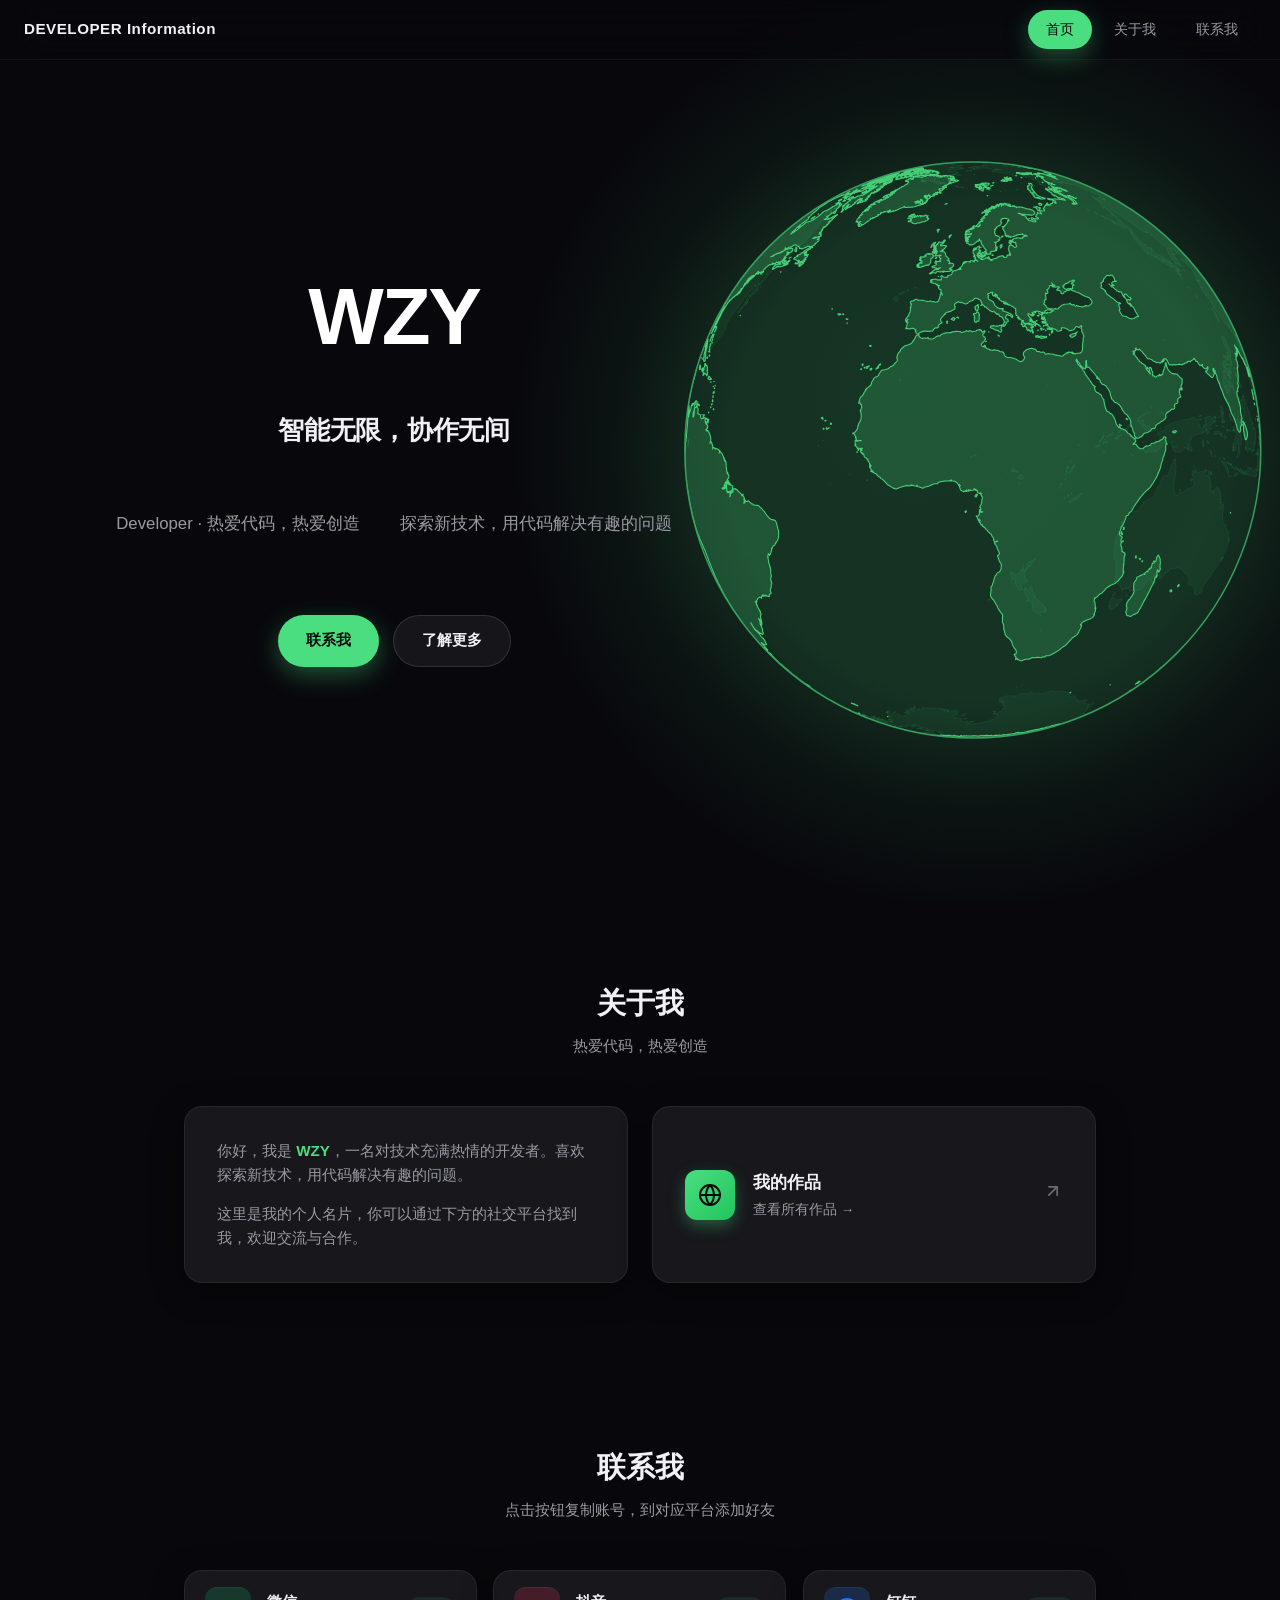
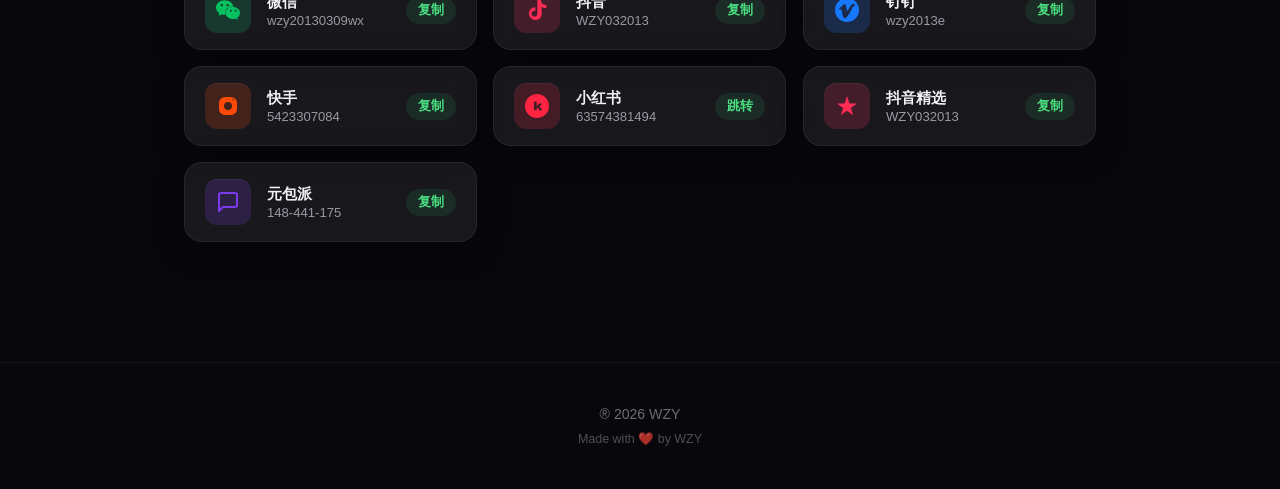
==== commit 508eb172: "Add files via upload" ====
--- a/index.html
+++ b/index.html
@@ -5,7 +5,7 @@
     <meta name="viewport" content="width=device-width, initial-scale=1.0">
     <meta name="description" content="WZY 的个人名片网站 - Developer">
     <title>WZY · 个人名片</title>
-    <link rel="stylesheet" href="css/style.css?v=25">
+    <link rel="stylesheet" href="css/style.css?v=28">
 </head>
 <body>
 
--- a/css/style.css
+++ b/css/style.css
@@ -657,21 +657,41 @@
     }
 
     .hero {
-        padding-top: calc(var(--nav-height) + 24px);
-        justify-content: center;
-        text-align: center;
+        min-height: 100vh;
+        padding-top: calc(var(--nav-height) + 16px);
+        padding-left: 20px;
+        padding-right: 20px;
+        padding-bottom: 40px;
+        justify-content: flex-start;
+        align-items: center;
+        flex-direction: column;
+        gap: 0;
     }
 
     .hero-content {
         text-align: center;
+        max-width: 100%;
+        margin-bottom: 32px;
     }
 
     .hero-name {
         letter-spacing: -1.5px;
+        margin-bottom: 16px;
+        font-size: clamp(2.8rem, 12vw, 4rem);
+    }
+
+    .hero-tagline {
+        margin-bottom: 24px;
+        font-size: clamp(1rem, 5vw, 1.3rem);
+    }
+
+    .hero-desc {
+        display: none;
     }
 
     .hero-actions {
         justify-content: center;
+        margin-bottom: 0;
     }
 
     .section {
@@ -694,6 +714,7 @@
 @media (max-width: 420px) {
     .hero-actions {
         flex-direction: column;
+        width: 100%;
     }
 
     .btn {
@@ -702,6 +723,10 @@
 
     .social-btn {
         padding: 14px 16px;
+    }
+
+    .hero-name {
+        font-size: clamp(2.2rem, 10vw, 3.5rem);
     }
 }
 
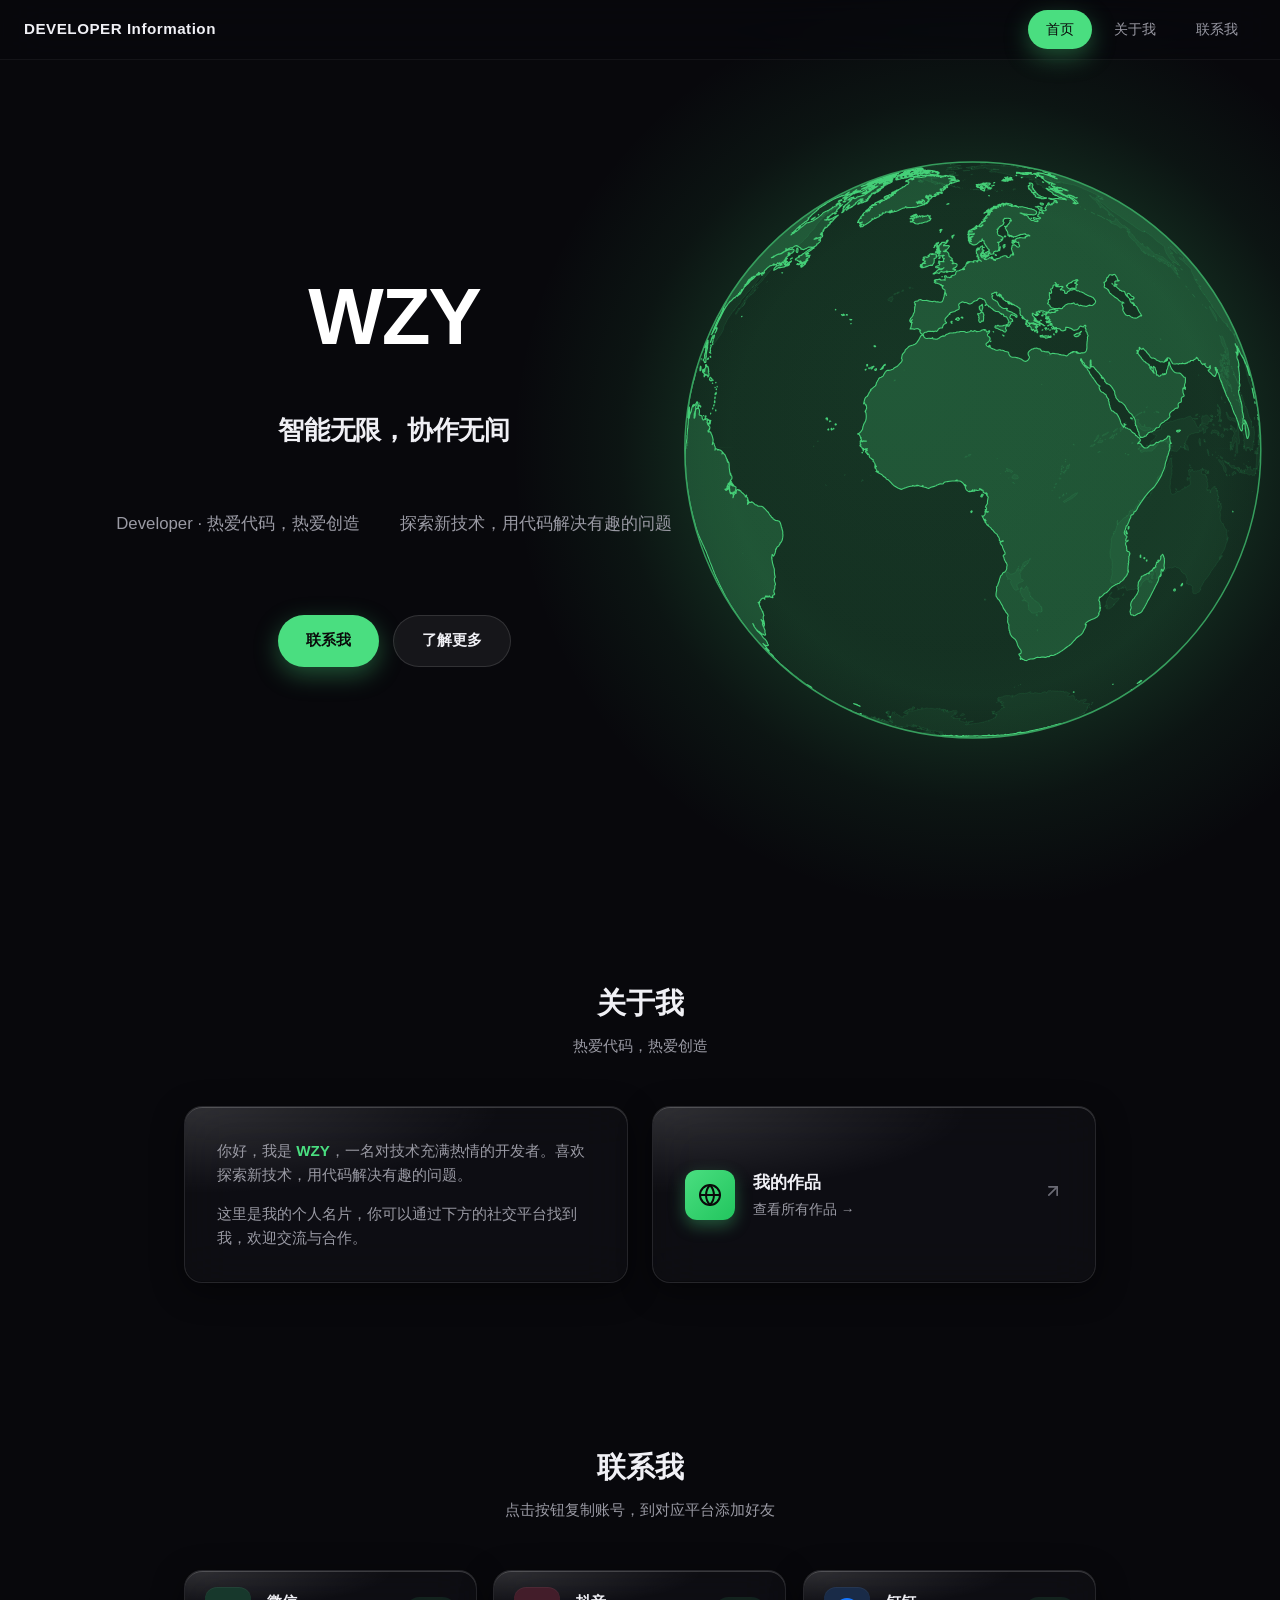
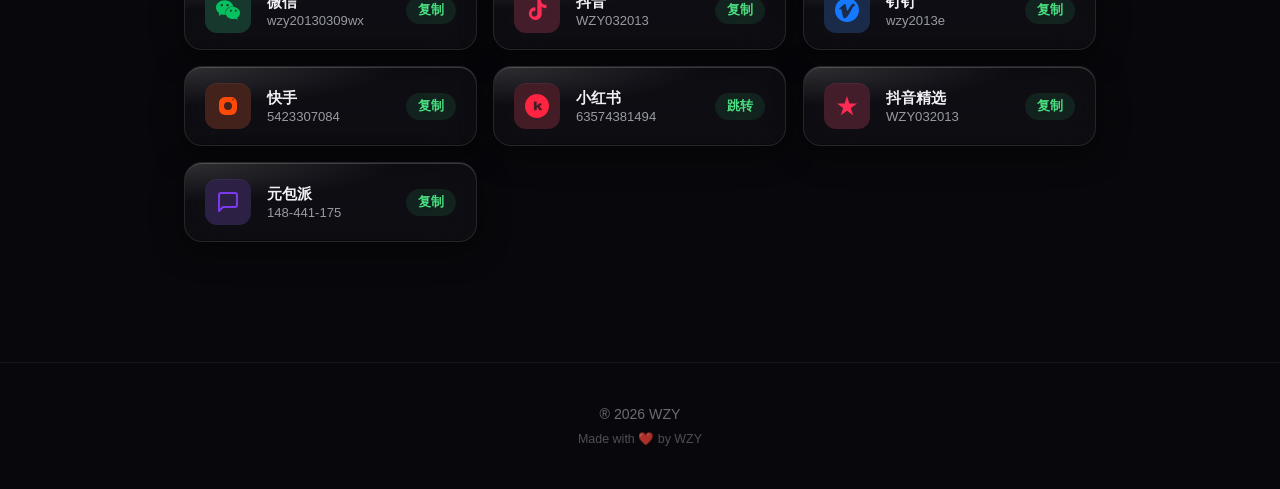
==== commit 371ce95f: "feat: 优化网站速度与液态玻璃效果 Co-authored-by: traeagent <traeagent@users.noreply.github.com>" ====
--- a/index.html
+++ b/index.html
@@ -2,10 +2,17 @@
 <html lang="zh-CN">
 <head>
     <meta charset="UTF-8">
-    <meta name="viewport" content="width=device-width, initial-scale=1.0">
+    <meta name="viewport" content="width=device-width, initial-scale=1.0, viewport-fit=cover">
     <meta name="description" content="WZY 的个人名片网站 - Developer">
+    <meta name="theme-color" content="#08080c">
+    <meta name="apple-mobile-web-app-capable" content="yes">
+    <meta name="apple-mobile-web-app-status-bar-style" content="black-translucent">
+    <meta name="apple-mobile-web-app-title" content="WZY">
+    <meta name="color-scheme" content="dark">
     <title>WZY · 个人名片</title>
-    <link rel="stylesheet" href="css/style.css?v=28">
+    <link rel="stylesheet" href="css/style.css?v=30">
+    <script src="js/geo.js?v=1" defer></script>
+    <script src="js/main.js?v=25" defer></script>
 </head>
 <body>
 
@@ -57,7 +64,7 @@
                     <p>这里是我的个人名片，你可以通过下方的社交平台找到我，欢迎交流与合作。</p>
                 </div>
 
-                <a href="projects.html" class="glass-card site-tile reveal" style="cursor:pointer">
+                <a href="projects.html" class="glass-card site-tile reveal">
                     <div class="tile-icon">
                         <svg viewBox="0 0 24 24" fill="none" stroke="currentColor" stroke-width="2" stroke-linecap="round" stroke-linejoin="round">
                             <circle cx="12" cy="12" r="10"></circle>
@@ -198,8 +205,5 @@
 
     <!-- Toast 提示 -->
     <div class="toast" id="toast"></div>
-
-    <script src="js/geo.js"></script>
-    <script src="js/main.js?v=24"></script>
 </body>
 </html>
--- a/css/style.css
+++ b/css/style.css
@@ -6,8 +6,6 @@
 /* ---------- CSS 变量 ---------- */
 :root {
     --bg: #08080c;
-    --bg-elevated: #111118;
-    --surface: rgba(20, 20, 24, 0.6);
     --surface-strong: rgba(28, 28, 34, 0.75);
     --text: #f0f0f5;
     --text-secondary: #9a9aa4;
@@ -16,9 +14,15 @@
     --accent-dark: #22c55e;
     --accent-glow: rgba(74, 222, 128, 0.35);
 
-    --glass-bg: rgba(18, 18, 22, 0.55);
-    --glass-border: rgba(255, 255, 255, 0.07);
-    --glass-border-hover: rgba(255, 255, 255, 0.14);
+    /* iOS 26 液态玻璃材质 */
+    --glass-bg: rgba(22, 22, 28, 0.42);
+    --glass-blur: 24px;
+    --glass-saturate: 180%;
+    --glass-highlight: rgba(255, 255, 255, 0.14);
+    --glass-edge-light: rgba(255, 255, 255, 0.18);
+    --glass-edge-dark: rgba(0, 0, 0, 0.28);
+    --glass-border: rgba(255, 255, 255, 0.10);
+    --glass-border-hover: rgba(255, 255, 255, 0.18);
 
     --shadow-card: 0 8px 32px rgba(0, 0, 0, 0.45);
     --shadow-hover: 0 16px 48px rgba(0, 0, 0, 0.55);
@@ -26,7 +30,6 @@
 
     --radius-sm: 12px;
     --radius-md: 18px;
-    --radius-lg: 24px;
     --radius-full: 9999px;
 
     --nav-height: 60px;
@@ -57,6 +60,19 @@
     line-height: 1.6;
     overflow-x: hidden;
     min-height: 100vh;
+}
+
+/* 环境光晕层：地球 Canvas 淡出后为液态玻璃提供折射背景 */
+body::before {
+    content: '';
+    position: fixed;
+    inset: 0;
+    z-index: 4;
+    pointer-events: none;
+    background:
+        radial-gradient(ellipse 70% 55% at 82% 18%, rgba(74, 222, 128, 0.08), rgba(0, 0, 0, 0) 60%),
+        radial-gradient(ellipse 60% 50% at 15% 85%, rgba(34, 197, 94, 0.05), rgba(0, 0, 0, 0) 60%),
+        radial-gradient(ellipse 90% 70% at 50% 50%, rgba(20, 20, 28, 0.4), rgba(0, 0, 0, 0) 70%);
 }
 
 a {
@@ -108,24 +124,36 @@
     z-index: 10;
 }
 
-/* 导航栏滚动增强毛玻璃 */
-.navbar.scrolled {
-    background: rgba(8, 8, 12, 0.85);
-    backdrop-filter: blur(32px) saturate(200%);
-    -webkit-backdrop-filter: blur(32px) saturate(200%);
-    border-bottom: 1px solid rgba(255, 255, 255, 0.08);
-}
-
-/* ---------- 液态玻璃卡片 ---------- */
+/* ---------- 液态玻璃卡片（iOS 26 Liquid Glass） ---------- */
 .glass-card {
     position: relative;
     overflow: hidden;
     border-radius: var(--radius-md);
-    background: var(--surface-strong);
+    background: var(--glass-bg);
+    backdrop-filter: blur(var(--glass-blur)) saturate(var(--glass-saturate));
+    -webkit-backdrop-filter: blur(var(--glass-blur)) saturate(var(--glass-saturate));
     border: 1px solid var(--glass-border);
-    box-shadow: var(--shadow-card);
+    box-shadow:
+        var(--shadow-card),
+        inset 0 1px 0 var(--glass-edge-light),
+        inset 0 -1px 0 var(--glass-edge-dark);
     transition: transform var(--transition), box-shadow var(--transition), border-color var(--transition);
     contain: layout paint style;
+}
+
+/* 液态玻璃镜面高光（左上光源折射） */
+.glass-card::before {
+    content: '';
+    position: absolute;
+    inset: 0;
+    border-radius: inherit;
+    background: radial-gradient(
+        130% 90% at 0% 0%,
+        var(--glass-highlight) 0%,
+        rgba(255, 255, 255, 0) 55%
+    );
+    pointer-events: none;
+    z-index: 0;
 }
 
 .glass-card > * {
@@ -145,11 +173,15 @@
     backdrop-filter: blur(24px) saturate(180%);
     -webkit-backdrop-filter: blur(24px) saturate(180%);
     border-bottom: 1px solid rgba(255, 255, 255, 0.05);
-    transition: background var(--transition);
-}
-
+    transition: background var(--transition), backdrop-filter var(--transition);
+}
+
+/* 滚动后增强毛玻璃 */
 .navbar.scrolled {
     background: rgba(8, 8, 12, 0.85);
+    backdrop-filter: blur(32px) saturate(200%);
+    -webkit-backdrop-filter: blur(32px) saturate(200%);
+    border-bottom: 1px solid rgba(255, 255, 255, 0.08);
 }
 
 .nav-container {
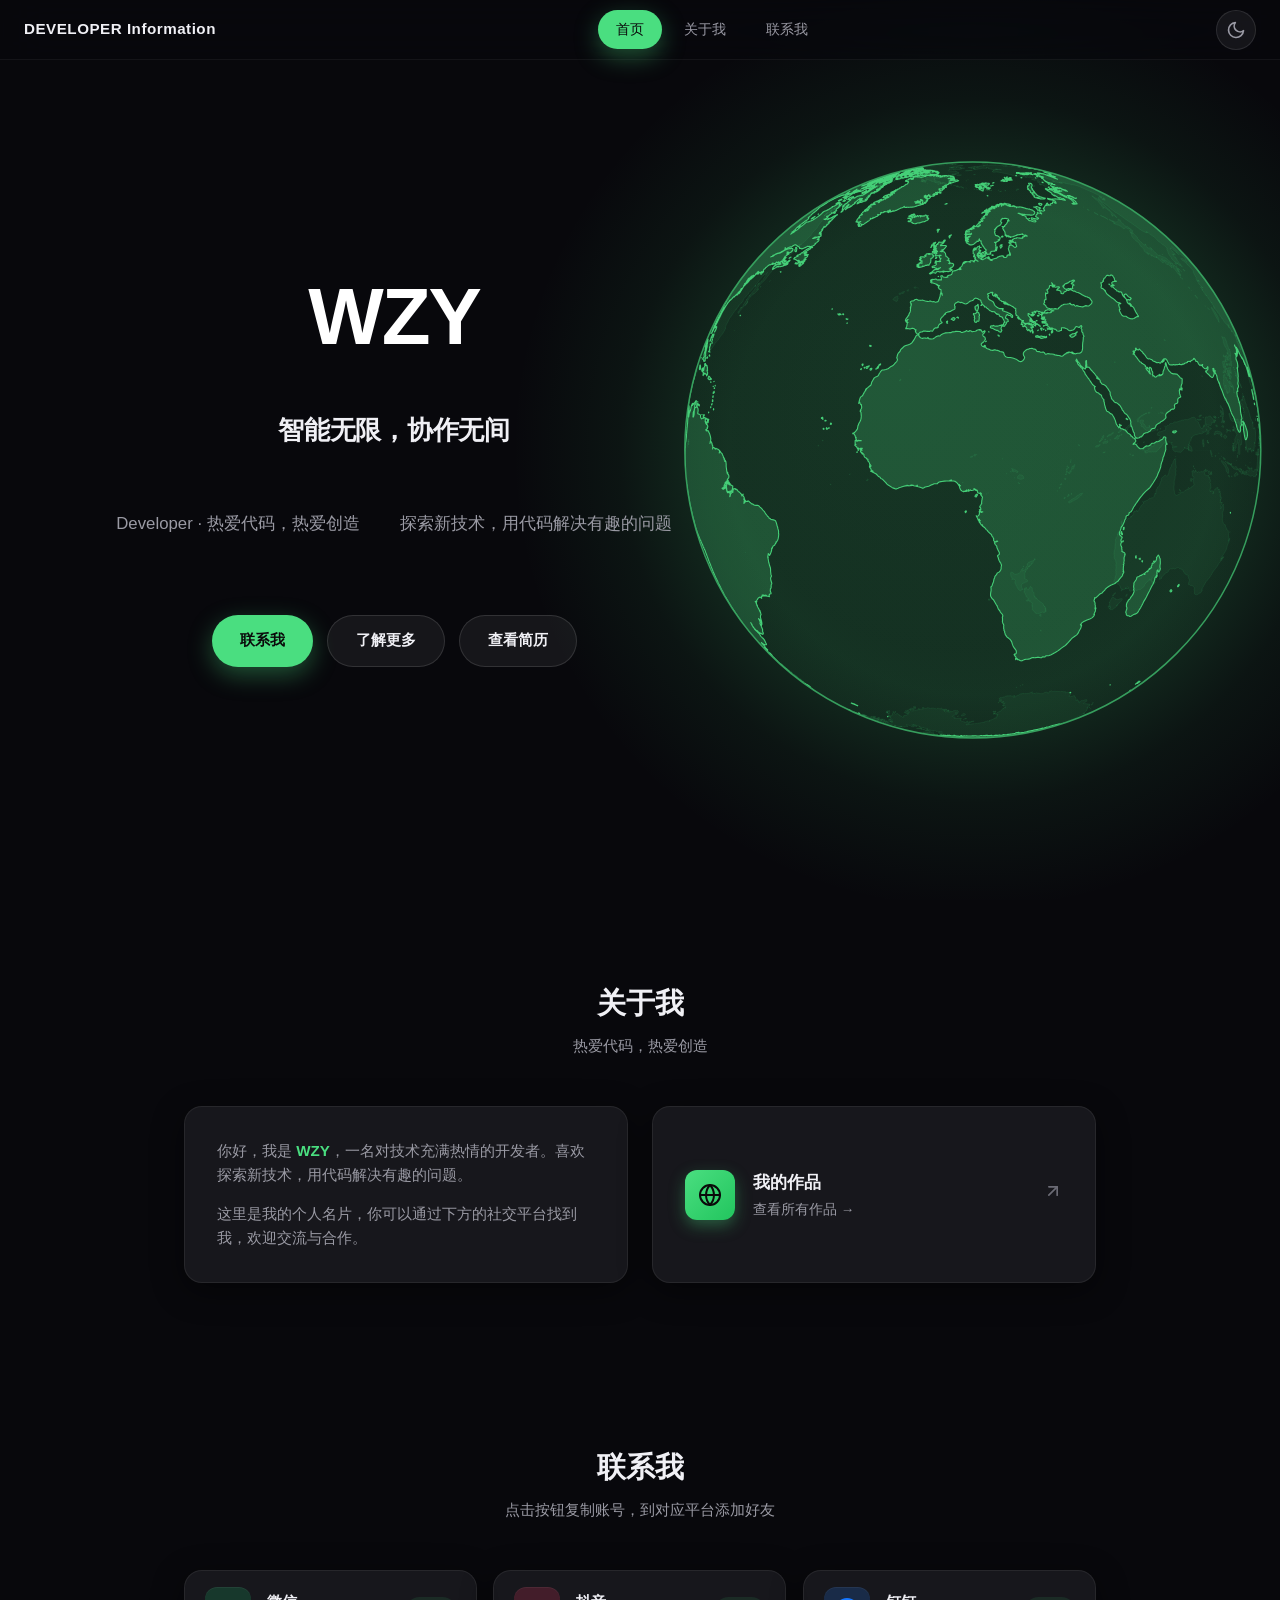
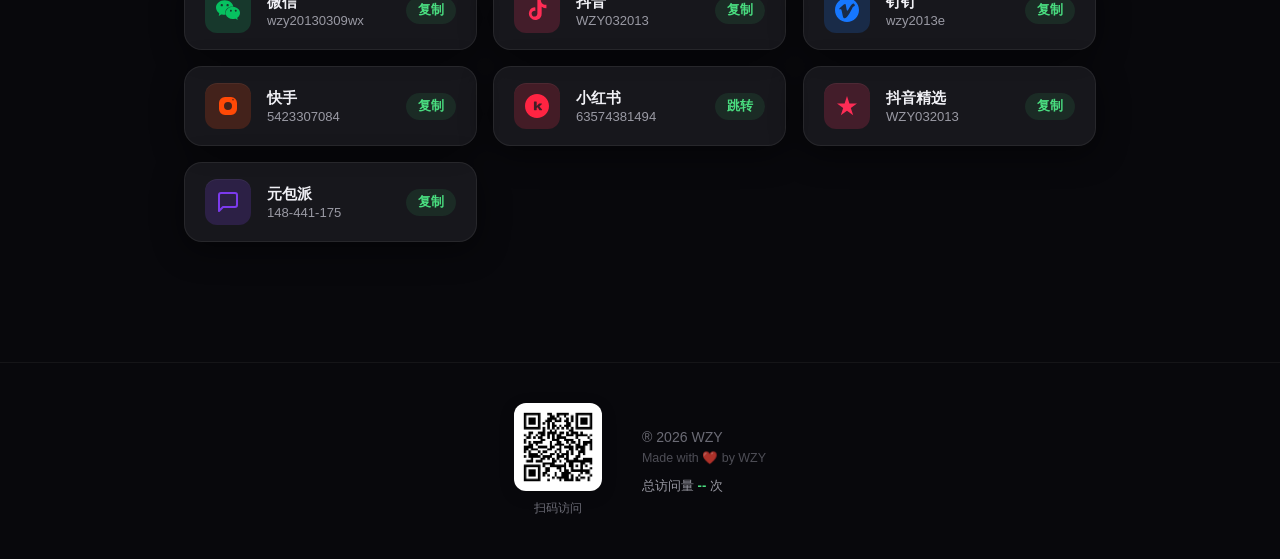
==== commit dae7fa95: "Add files via upload" ====
--- a/index.html
+++ b/index.html
@@ -1,209 +1,240 @@
-<!DOCTYPE html>
-<html lang="zh-CN">
-<head>
-    <meta charset="UTF-8">
-    <meta name="viewport" content="width=device-width, initial-scale=1.0, viewport-fit=cover">
-    <meta name="description" content="WZY 的个人名片网站 - Developer">
-    <meta name="theme-color" content="#08080c">
-    <meta name="apple-mobile-web-app-capable" content="yes">
-    <meta name="apple-mobile-web-app-status-bar-style" content="black-translucent">
-    <meta name="apple-mobile-web-app-title" content="WZY">
-    <meta name="color-scheme" content="dark">
-    <title>WZY · 个人名片</title>
-    <link rel="stylesheet" href="css/style.css?v=30">
-    <script src="js/geo.js?v=1" defer></script>
-    <script src="js/main.js?v=25" defer></script>
-</head>
-<body>
-
-    <!-- Canvas 粒子点阵背景 -->
-    <canvas id="particleCanvas" aria-hidden="true"></canvas>
-
-    <!-- 顶部导航栏 -->
-    <nav class="navbar" id="navbar">
-        <div class="nav-container">
-            <a href="#home" class="nav-logo">DEVELOPER Information</a>
-            <button class="nav-toggle" id="navToggle" aria-label="菜单">
-                <span></span>
-                <span></span>
-                <span></span>
-            </button>
-            <ul class="nav-menu" id="navMenu">
-                <li><a href="#home" class="nav-link active">首页</a></li>
-                <li><a href="#about" class="nav-link">关于我</a></li>
-                <li><a href="#contact" class="nav-link">联系我</a></li>
-            </ul>
-        </div>
-    </nav>
-
-    <!-- 首页 / Hero -->
-    <section id="home" class="hero">
-        <div class="hero-content fade-in">
-            <h1 class="hero-name">WZY</h1>
-            <p class="hero-tagline">智能无限，协作无间</p>
-            <div class="hero-desc">
-                <p>Developer · 热爱代码，热爱创造</p>
-                <p>探索新技术，用代码解决有趣的问题</p>
-            </div>
-            <div class="hero-actions">
-                <a href="#contact" class="btn btn-primary">联系我</a>
-                <a href="#about" class="btn btn-secondary">了解更多</a>
-            </div>
-        </div>
-    </section>
-
-    <!-- 关于我 -->
-    <section id="about" class="section">
-        <div class="container">
-            <h2 class="section-title">关于我</h2>
-            <p class="section-subtitle">热爱代码，热爱创造</p>
-
-            <div class="about-grid">
-                <div class="glass-card about-text reveal">
-                    <p>你好，我是 <strong>WZY</strong>，一名对技术充满热情的开发者。喜欢探索新技术，用代码解决有趣的问题。</p>
-                    <p>这里是我的个人名片，你可以通过下方的社交平台找到我，欢迎交流与合作。</p>
-                </div>
-
-                <a href="projects.html" class="glass-card site-tile reveal">
-                    <div class="tile-icon">
-                        <svg viewBox="0 0 24 24" fill="none" stroke="currentColor" stroke-width="2" stroke-linecap="round" stroke-linejoin="round">
-                            <circle cx="12" cy="12" r="10"></circle>
-                            <line x1="2" y1="12" x2="22" y2="12"></line>
-                            <path d="M12 2a15.3 15.3 0 0 1 4 10 15.3 15.3 0 0 1-4 10 15.3 15.3 0 0 1-4-10 15.3 15.3 0 0 1 4-10z"></path>
-                        </svg>
-                    </div>
-                    <div class="tile-info">
-                        <h3>我的作品</h3>
-                        <p>查看所有作品 →</p>
-                    </div>
-                    <div class="tile-arrow">
-                        <svg viewBox="0 0 24 24" fill="none" stroke="currentColor" stroke-width="2" stroke-linecap="round" stroke-linejoin="round">
-                            <line x1="7" y1="17" x2="17" y2="7"></line>
-                            <polyline points="7 7 17 7 17 17"></polyline>
-                        </svg>
-                    </div>
-                </a>
-            </div>
-        </div>
-    </section>
-
-    <!-- 联系我 / 社交 -->
-    <section id="contact" class="section">
-        <div class="container">
-            <h2 class="section-title">联系我</h2>
-            <p class="section-subtitle">点击按钮复制账号，到对应平台添加好友</p>
-
-            <div class="social-grid" id="socialGrid">
-                <!-- 微信 -->
-                <button class="glass-card social-btn reveal" data-account="wzy20130309wx" data-platform="微信">
-                    <div class="social-icon" style="--brand:#07C160">
-                        <svg viewBox="0 0 24 24" fill="currentColor">
-                            <path d="M8.691 2.188C3.891 2.188 0 5.476 0 9.53c0 2.212 1.17 4.203 3.002 5.55a.59.59 0 0 1 .213.665l-.39 1.48c-.019.07-.048.141-.048.213 0 .163.13.295.29.295a.326.326 0 0 0 .167-.054l1.903-1.114a.864.864 0 0 1 .717-.098 10.16 10.16 0 0 0 2.837.403c.276 0 .543-.027.811-.05-.857-2.578.157-4.972 1.932-6.446 1.703-1.415 3.882-1.98 5.853-1.838-.576-3.583-4.196-6.348-8.596-6.348zM5.785 5.991c.642 0 1.162.529 1.162 1.18a1.17 1.17 0 0 1-1.162 1.178A1.17 1.17 0 0 1 4.623 7.17c0-.651.52-1.18 1.162-1.18zm5.813 0c.642 0 1.162.529 1.162 1.18a1.17 1.17 0 0 1-1.162 1.178 1.17 1.17 0 0 1-1.162-1.178c0-.651.52-1.18 1.162-1.18zm5.34 2.867c-1.797-.052-3.746.512-5.28 1.786-1.72 1.428-2.687 3.72-1.78 6.22.942 2.453 3.666 4.229 6.884 4.229.826 0 1.622-.12 2.361-.336a.722.722 0 0 1 .598.082l1.584.926a.272.272 0 0 0 .14.047c.134 0 .24-.111.24-.247 0-.06-.023-.12-.038-.177l-.327-1.233a.582.582 0 0 1-.023-.156.49.49 0 0 1 .201-.398C23.024 18.48 24 16.82 24 14.98c0-3.21-3.004-5.837-6.882-6.122zm-2.036 2.84c.535 0 .969.44.969.982a.976.976 0 0 1-.969.983.976.976 0 0 1-.969-.983c0-.542.434-.982.97-.982zm4.844 0c.535 0 .969.44.969.982a.976.976 0 0 1-.969.983.976.976 0 0 1-.969-.983c0-.542.434-.982.969-.982z"/>
-                        </svg>
-                    </div>
-                    <div class="social-info">
-                        <span class="social-name">微信</span>
-                        <span class="social-account">wzy20130309wx</span>
-                    </div>
-                    <span class="social-copy">复制</span>
-                </button>
-
-                <!-- 抖音 -->
-                <button class="glass-card social-btn reveal" data-account="WZY032013" data-platform="抖音">
-                    <div class="social-icon" style="--brand:#FE2C55">
-                        <svg viewBox="0 0 24 24" fill="currentColor">
-                            <path d="M19.59 6.69a4.83 4.83 0 0 1-3.77-4.25V2h-3.45v13.67a2.89 2.89 0 0 1-5.2 1.74 2.89 2.89 0 0 1 2.31-4.64 2.93 2.93 0 0 1 .88.13V9.4a6.84 6.84 0 0 0-1-.05A6.33 6.33 0 0 0 5.8 20.1a6.34 6.34 0 0 0 10.86-4.43v-7a8.16 8.16 0 0 0 4.77 1.52v-3.4a4.85 4.85 0 0 1-1.84-.1z"/>
-                        </svg>
-                    </div>
-                    <div class="social-info">
-                        <span class="social-name">抖音</span>
-                        <span class="social-account">WZY032013</span>
-                    </div>
-                    <span class="social-copy">复制</span>
-                </button>
-
-                <!-- 钉钉 -->
-                <button class="glass-card social-btn reveal" data-account="wzy2013e" data-platform="钉钉">
-                    <div class="social-icon" style="--brand:#1677FF">
-                        <svg viewBox="0 0 24 24" fill="currentColor">
-                            <path d="M12.002 0C5.384 0 0 5.384 0 12s5.384 12 12.002 12C18.618 24 24 18.616 24 12S18.618 0 12.002 0zm5.84 9.04c-.098.218-1.08 2.342-3.12 5.892-2.08 3.61-3.79 5.42-5.14 5.42-.87 0-1.46-.802-1.78-2.39l-.96-4.58c-.35-1.58-.73-2.37-1.13-2.37-.09 0-.39.18-.91.53l-.65-.84c.99-.87 1.97-1.75 2.91-2.63 1.32-1.24 2.31-1.9 2.95-1.97.44-.05.71.26.81.92.18 1.15.69 3.99.89 4.7.18.71.38 1.06.6 1.06.17 0 .42-.27.76-.8.5-.77 1.08-1.73 1.65-2.68.61-1.02 1.13-1.79 1.56-2.3.77-.91 1.44-1.4 2.01-1.46.43-.04.82.16 1.15.59.32.42.46.99.4 1.71z"/>
-                        </svg>
-                    </div>
-                    <div class="social-info">
-                        <span class="social-name">钉钉</span>
-                        <span class="social-account">wzy2013e</span>
-                    </div>
-                    <span class="social-copy">复制</span>
-                </button>
-
-                <!-- 快手 -->
-                <button class="glass-card social-btn reveal" data-account="5423307084" data-platform="快手">
-                    <div class="social-icon" style="--brand:#FF4906">
-                        <svg viewBox="0 0 24 24" fill="currentColor">
-                            <path d="M15 3H9a6 6 0 0 0-6 6v6a6 6 0 0 0 6 6h6a6 6 0 0 0 6-6V9a6 6 0 0 0-6-6zm-3 13a4 4 0 1 1 0-8 4 4 0 0 1 0 8zm5-9.5a.75.75 0 1 1 0-1.5.75.75 0 0 1 0 1.5z"/>
-                        </svg>
-                    </div>
-                    <div class="social-info">
-                        <span class="social-name">快手</span>
-                        <span class="social-account">5423307084</span>
-                    </div>
-                    <span class="social-copy">复制</span>
-                </button>
-
-                <!-- 小红书 -->
-                <button class="glass-card social-btn reveal" data-account="63574381494" data-platform="小红书" data-link="https://www.xiaohongshu.com/user/profile/63574381494">
-                    <div class="social-icon" style="--brand:#FF2442">
-                        <svg viewBox="0 0 24 24" fill="currentColor">
-                            <path d="M12 0C5.373 0 0 5.373 0 12s5.373 12 12 12 12-5.373 12-12S18.627 0 12 0zm4.615 16.154h-1.846c-.192 0-.385-.077-.462-.23l-1.692-2.77-.923.846v1.692c0 .231-.154.462-.462.462H9.385c-.308 0-.462-.231-.462-.462V7.846c0-.23.154-.461.462-.461h1.845c.308 0 .462.23.462.461v4.154l2.385-2.385c.154-.153.308-.23.538-.23h1.846c.385 0 .539.461.308.77l-2.308 2.23 2.615 3.154c.154.231 0 .616-.308.616z"/>
-                        </svg>
-                    </div>
-                    <div class="social-info">
-                        <span class="social-name">小红书</span>
-                        <span class="social-account">63574381494</span>
-                    </div>
-                    <span class="social-copy">跳转</span>
-                </button>
-
-                <!-- 抖音精选 -->
-                <button class="glass-card social-btn reveal" data-account="WZY032013" data-platform="抖音精选">
-                    <div class="social-icon" style="--brand:#FE2C55">
-                        <svg viewBox="0 0 24 24" fill="currentColor">
-                            <path d="M12 2l2.4 7.4H22l-6.2 4.5 2.4 7.4L12 16.8l-6.2 4.5 2.4-7.4L2 9.4h7.6z"/>
-                        </svg>
-                    </div>
-                    <div class="social-info">
-                        <span class="social-name">抖音精选</span>
-                        <span class="social-account">WZY032013</span>
-                    </div>
-                    <span class="social-copy">复制</span>
-                </button>
-
-                <!-- 元包派 -->
-                <button class="glass-card social-btn reveal" data-account="148-441-175" data-platform="元包派">
-                    <div class="social-icon" style="--brand:#7C3AED">
-                        <svg viewBox="0 0 24 24" fill="none" stroke="currentColor" stroke-width="2" stroke-linecap="round" stroke-linejoin="round">
-                            <path d="M21 15a2 2 0 0 1-2 2H7l-4 4V5a2 2 0 0 1 2-2h14a2 2 0 0 1 2 2z"></path>
-                        </svg>
-                    </div>
-                    <div class="social-info">
-                        <span class="social-name">元包派</span>
-                        <span class="social-account">148-441-175</span>
-                    </div>
-                    <span class="social-copy">复制</span>
-                </button>
-            </div>
-        </div>
-    </section>
-
-    <!-- 页脚 -->
-    <footer class="footer">
-        <div class="container">
-            <p>®️ 2026 WZY</p>
-            <p class="footer-sub">Made with ❤️ by WZY</p>
-        </div>
-    </footer>
-
-    <!-- Toast 提示 -->
-    <div class="toast" id="toast"></div>
-</body>
-</html>
+<!DOCTYPE html>
+<html lang="zh-CN">
+<head>
+    <meta charset="UTF-8">
+    <meta name="viewport" content="width=device-width, initial-scale=1.0">
+    <meta name="description" content="WZY 的个人名片网站 - Developer">
+    <title>WZY · 个人名片</title>
+    <link rel="stylesheet" href="css/style.css?v=28">
+</head>
+<body>
+
+    <!-- Canvas 粒子点阵背景 -->
+    <canvas id="particleCanvas" aria-hidden="true"></canvas>
+
+    <!-- 顶部导航栏 -->
+    <nav class="navbar" id="navbar">
+        <div class="nav-container">
+            <a href="#home" class="nav-logo">DEVELOPER Information</a>
+            <button class="nav-toggle" id="navToggle" aria-label="菜单">
+                <span></span>
+                <span></span>
+                <span></span>
+            </button>
+            <ul class="nav-menu" id="navMenu">
+                <li><a href="#home" class="nav-link active">首页</a></li>
+                <li><a href="#about" class="nav-link">关于我</a></li>
+                <li><a href="#contact" class="nav-link">联系我</a></li>
+            </ul>
+            <button class="theme-toggle" id="themeToggle" aria-label="切换主题">
+                <svg class="icon-sun" viewBox="0 0 24 24" fill="none" stroke="currentColor" stroke-width="2" stroke-linecap="round" stroke-linejoin="round">
+                    <circle cx="12" cy="12" r="5"></circle>
+                    <line x1="12" y1="1" x2="12" y2="3"></line>
+                    <line x1="12" y1="21" x2="12" y2="23"></line>
+                    <line x1="4.22" y1="4.22" x2="5.64" y2="5.64"></line>
+                    <line x1="18.36" y1="18.36" x2="19.78" y2="19.78"></line>
+                    <line x1="1" y1="12" x2="3" y2="12"></line>
+                    <line x1="21" y1="12" x2="23" y2="12"></line>
+                    <line x1="4.22" y1="19.78" x2="5.64" y2="18.36"></line>
+                    <line x1="18.36" y1="5.64" x2="19.78" y2="4.22"></line>
+                </svg>
+                <svg class="icon-moon" viewBox="0 0 24 24" fill="none" stroke="currentColor" stroke-width="2" stroke-linecap="round" stroke-linejoin="round">
+                    <path d="M21 12.79A9 9 0 1 1 11.21 3 7 7 0 0 0 21 12.79z"></path>
+                </svg>
+            </button>
+        </div>
+    </nav>
+
+    <!-- 首页 / Hero -->
+    <section id="home" class="hero">
+        <div class="hero-content fade-in">
+            <h1 class="hero-name">WZY</h1>
+            <p class="hero-tagline">智能无限，协作无间</p>
+            <div class="hero-desc">
+                <p>Developer · 热爱代码，热爱创造</p>
+                <p>探索新技术，用代码解决有趣的问题</p>
+            </div>
+            <div class="hero-actions">
+                <a href="#contact" class="btn btn-primary">联系我</a>
+                <a href="#about" class="btn btn-secondary">了解更多</a>
+                <a href="resume.html" target="_blank" class="btn btn-secondary">查看简历</a>
+            </div>
+        </div>
+    </section>
+
+    <!-- 关于我 -->
+    <section id="about" class="section">
+        <div class="container">
+            <h2 class="section-title">关于我</h2>
+            <p class="section-subtitle">热爱代码，热爱创造</p>
+
+            <div class="about-grid">
+                <div class="glass-card about-text reveal">
+                    <p>你好，我是 <strong>WZY</strong>，一名对技术充满热情的开发者。喜欢探索新技术，用代码解决有趣的问题。</p>
+                    <p>这里是我的个人名片，你可以通过下方的社交平台找到我，欢迎交流与合作。</p>
+                </div>
+
+                <a href="projects.html" class="glass-card site-tile reveal" style="cursor:pointer">
+                    <div class="tile-icon">
+                        <svg viewBox="0 0 24 24" fill="none" stroke="currentColor" stroke-width="2" stroke-linecap="round" stroke-linejoin="round">
+                            <circle cx="12" cy="12" r="10"></circle>
+                            <line x1="2" y1="12" x2="22" y2="12"></line>
+                            <path d="M12 2a15.3 15.3 0 0 1 4 10 15.3 15.3 0 0 1-4 10 15.3 15.3 0 0 1-4-10 15.3 15.3 0 0 1 4-10z"></path>
+                        </svg>
+                    </div>
+                    <div class="tile-info">
+                        <h3>我的作品</h3>
+                        <p>查看所有作品 →</p>
+                    </div>
+                    <div class="tile-arrow">
+                        <svg viewBox="0 0 24 24" fill="none" stroke="currentColor" stroke-width="2" stroke-linecap="round" stroke-linejoin="round">
+                            <line x1="7" y1="17" x2="17" y2="7"></line>
+                            <polyline points="7 7 17 7 17 17"></polyline>
+                        </svg>
+                    </div>
+                </a>
+            </div>
+        </div>
+    </section>
+
+    <!-- 联系我 / 社交 -->
+    <section id="contact" class="section">
+        <div class="container">
+            <h2 class="section-title">联系我</h2>
+            <p class="section-subtitle">点击按钮复制账号，到对应平台添加好友</p>
+
+            <div class="social-grid" id="socialGrid">
+                <!-- 微信 -->
+                <button class="glass-card social-btn reveal" data-account="wzy20130309wx" data-platform="微信">
+                    <div class="social-icon" style="--brand:#07C160">
+                        <svg viewBox="0 0 24 24" fill="currentColor">
+                            <path d="M8.691 2.188C3.891 2.188 0 5.476 0 9.53c0 2.212 1.17 4.203 3.002 5.55a.59.59 0 0 1 .213.665l-.39 1.48c-.019.07-.048.141-.048.213 0 .163.13.295.29.295a.326.326 0 0 0 .167-.054l1.903-1.114a.864.864 0 0 1 .717-.098 10.16 10.16 0 0 0 2.837.403c.276 0 .543-.027.811-.05-.857-2.578.157-4.972 1.932-6.446 1.703-1.415 3.882-1.98 5.853-1.838-.576-3.583-4.196-6.348-8.596-6.348zM5.785 5.991c.642 0 1.162.529 1.162 1.18a1.17 1.17 0 0 1-1.162 1.178A1.17 1.17 0 0 1 4.623 7.17c0-.651.52-1.18 1.162-1.18zm5.813 0c.642 0 1.162.529 1.162 1.18a1.17 1.17 0 0 1-1.162 1.178 1.17 1.17 0 0 1-1.162-1.178c0-.651.52-1.18 1.162-1.18zm5.34 2.867c-1.797-.052-3.746.512-5.28 1.786-1.72 1.428-2.687 3.72-1.78 6.22.942 2.453 3.666 4.229 6.884 4.229.826 0 1.622-.12 2.361-.336a.722.722 0 0 1 .598.082l1.584.926a.272.272 0 0 0 .14.047c.134 0 .24-.111.24-.247 0-.06-.023-.12-.038-.177l-.327-1.233a.582.582 0 0 1-.023-.156.49.49 0 0 1 .201-.398C23.024 18.48 24 16.82 24 14.98c0-3.21-3.004-5.837-6.882-6.122zm-2.036 2.84c.535 0 .969.44.969.982a.976.976 0 0 1-.969.983.976.976 0 0 1-.969-.983c0-.542.434-.982.97-.982zm4.844 0c.535 0 .969.44.969.982a.976.976 0 0 1-.969.983.976.976 0 0 1-.969-.983c0-.542.434-.982.969-.982z"/>
+                        </svg>
+                    </div>
+                    <div class="social-info">
+                        <span class="social-name">微信</span>
+                        <span class="social-account">wzy20130309wx</span>
+                    </div>
+                    <span class="social-copy">复制</span>
+                </button>
+
+                <!-- 抖音 -->
+                <button class="glass-card social-btn reveal" data-account="WZY032013" data-platform="抖音">
+                    <div class="social-icon" style="--brand:#FE2C55">
+                        <svg viewBox="0 0 24 24" fill="currentColor">
+                            <path d="M19.59 6.69a4.83 4.83 0 0 1-3.77-4.25V2h-3.45v13.67a2.89 2.89 0 0 1-5.2 1.74 2.89 2.89 0 0 1 2.31-4.64 2.93 2.93 0 0 1 .88.13V9.4a6.84 6.84 0 0 0-1-.05A6.33 6.33 0 0 0 5.8 20.1a6.34 6.34 0 0 0 10.86-4.43v-7a8.16 8.16 0 0 0 4.77 1.52v-3.4a4.85 4.85 0 0 1-1.84-.1z"/>
+                        </svg>
+                    </div>
+                    <div class="social-info">
+                        <span class="social-name">抖音</span>
+                        <span class="social-account">WZY032013</span>
+                    </div>
+                    <span class="social-copy">复制</span>
+                </button>
+
+                <!-- 钉钉 -->
+                <button class="glass-card social-btn reveal" data-account="wzy2013e" data-platform="钉钉">
+                    <div class="social-icon" style="--brand:#1677FF">
+                        <svg viewBox="0 0 24 24" fill="currentColor">
+                            <path d="M12.002 0C5.384 0 0 5.384 0 12s5.384 12 12.002 12C18.618 24 24 18.616 24 12S18.618 0 12.002 0zm5.84 9.04c-.098.218-1.08 2.342-3.12 5.892-2.08 3.61-3.79 5.42-5.14 5.42-.87 0-1.46-.802-1.78-2.39l-.96-4.58c-.35-1.58-.73-2.37-1.13-2.37-.09 0-.39.18-.91.53l-.65-.84c.99-.87 1.97-1.75 2.91-2.63 1.32-1.24 2.31-1.9 2.95-1.97.44-.05.71.26.81.92.18 1.15.69 3.99.89 4.7.18.71.38 1.06.6 1.06.17 0 .42-.27.76-.8.5-.77 1.08-1.73 1.65-2.68.61-1.02 1.13-1.79 1.56-2.3.77-.91 1.44-1.4 2.01-1.46.43-.04.82.16 1.15.59.32.42.46.99.4 1.71z"/>
+                        </svg>
+                    </div>
+                    <div class="social-info">
+                        <span class="social-name">钉钉</span>
+                        <span class="social-account">wzy2013e</span>
+                    </div>
+                    <span class="social-copy">复制</span>
+                </button>
+
+                <!-- 快手 -->
+                <button class="glass-card social-btn reveal" data-account="5423307084" data-platform="快手">
+                    <div class="social-icon" style="--brand:#FF4906">
+                        <svg viewBox="0 0 24 24" fill="currentColor">
+                            <path d="M15 3H9a6 6 0 0 0-6 6v6a6 6 0 0 0 6 6h6a6 6 0 0 0 6-6V9a6 6 0 0 0-6-6zm-3 13a4 4 0 1 1 0-8 4 4 0 0 1 0 8zm5-9.5a.75.75 0 1 1 0-1.5.75.75 0 0 1 0 1.5z"/>
+                        </svg>
+                    </div>
+                    <div class="social-info">
+                        <span class="social-name">快手</span>
+                        <span class="social-account">5423307084</span>
+                    </div>
+                    <span class="social-copy">复制</span>
+                </button>
+
+                <!-- 小红书 -->
+                <button class="glass-card social-btn reveal" data-account="63574381494" data-platform="小红书" data-link="https://www.xiaohongshu.com/user/profile/63574381494">
+                    <div class="social-icon" style="--brand:#FF2442">
+                        <svg viewBox="0 0 24 24" fill="currentColor">
+                            <path d="M12 0C5.373 0 0 5.373 0 12s5.373 12 12 12 12-5.373 12-12S18.627 0 12 0zm4.615 16.154h-1.846c-.192 0-.385-.077-.462-.23l-1.692-2.77-.923.846v1.692c0 .231-.154.462-.462.462H9.385c-.308 0-.462-.231-.462-.462V7.846c0-.23.154-.461.462-.461h1.845c.308 0 .462.23.462.461v4.154l2.385-2.385c.154-.153.308-.23.538-.23h1.846c.385 0 .539.461.308.77l-2.308 2.23 2.615 3.154c.154.231 0 .616-.308.616z"/>
+                        </svg>
+                    </div>
+                    <div class="social-info">
+                        <span class="social-name">小红书</span>
+                        <span class="social-account">63574381494</span>
+                    </div>
+                    <span class="social-copy">跳转</span>
+                </button>
+
+                <!-- 抖音精选 -->
+                <button class="glass-card social-btn reveal" data-account="WZY032013" data-platform="抖音精选">
+                    <div class="social-icon" style="--brand:#FE2C55">
+                        <svg viewBox="0 0 24 24" fill="currentColor">
+                            <path d="M12 2l2.4 7.4H22l-6.2 4.5 2.4 7.4L12 16.8l-6.2 4.5 2.4-7.4L2 9.4h7.6z"/>
+                        </svg>
+                    </div>
+                    <div class="social-info">
+                        <span class="social-name">抖音精选</span>
+                        <span class="social-account">WZY032013</span>
+                    </div>
+                    <span class="social-copy">复制</span>
+                </button>
+
+                <!-- 元包派 -->
+                <button class="glass-card social-btn reveal" data-account="148-441-175" data-platform="元包派">
+                    <div class="social-icon" style="--brand:#7C3AED">
+                        <svg viewBox="0 0 24 24" fill="none" stroke="currentColor" stroke-width="2" stroke-linecap="round" stroke-linejoin="round">
+                            <path d="M21 15a2 2 0 0 1-2 2H7l-4 4V5a2 2 0 0 1 2-2h14a2 2 0 0 1 2 2z"></path>
+                        </svg>
+                    </div>
+                    <div class="social-info">
+                        <span class="social-name">元包派</span>
+                        <span class="social-account">148-441-175</span>
+                    </div>
+                    <span class="social-copy">复制</span>
+                </button>
+            </div>
+        </div>
+    </section>
+
+    <!-- 回到顶部按钮 -->
+    <a href="#home" class="back-to-top" id="backToTop" aria-label="回到顶部">
+        <svg viewBox="0 0 24 24" fill="none" stroke="currentColor" stroke-width="2.5" stroke-linecap="round" stroke-linejoin="round">
+            <polyline points="18 15 12 9 6 15"></polyline>
+        </svg>
+    </a>
+
+    <!-- 页脚 -->
+    <footer class="footer">
+        <div class="container">
+            <div class="footer-content">
+                <div class="footer-qr">
+                    <img src="qrcode.png" alt="扫码访问本站">
+                    <span>扫码访问</span>
+                </div>
+                <div class="footer-info">
+                    <p>®️ 2026 WZY</p>
+                    <p class="footer-sub">Made with ❤️ by WZY</p>
+                    <p class="footer-visit">总访问量 <span id="busuanzi_value_site_pv">--</span> 次</p>
+                </div>
+            </div>
+        </div>
+    </footer>
+
+    <!-- Toast 提示 -->
+    <div class="toast" id="toast"></div>
+
+    <!-- 访客统计 -->
+    <script async src="//busuanzi.ibruce.info/busuanzi/2.3/busuanzi.pure.mini.js"></script>
+    <script src="js/geo.js"></script>
+    <script src="js/main.js?v=25"></script>
+</body>
+</html>
--- a/css/style.css
+++ b/css/style.css
@@ -1,779 +1,1017 @@
-/* ============================================
-   WZY 个人名片 - Trae.cn 风格
-   深色主题 · 粒子点阵 · 液态玻璃
-   ============================================ */
-
-/* ---------- CSS 变量 ---------- */
-:root {
-    --bg: #08080c;
-    --surface-strong: rgba(28, 28, 34, 0.75);
-    --text: #f0f0f5;
-    --text-secondary: #9a9aa4;
-    --text-tertiary: #6b6b75;
-    --accent: #4ADE80;
-    --accent-dark: #22c55e;
-    --accent-glow: rgba(74, 222, 128, 0.35);
-
-    /* iOS 26 液态玻璃材质 */
-    --glass-bg: rgba(22, 22, 28, 0.42);
-    --glass-blur: 24px;
-    --glass-saturate: 180%;
-    --glass-highlight: rgba(255, 255, 255, 0.14);
-    --glass-edge-light: rgba(255, 255, 255, 0.18);
-    --glass-edge-dark: rgba(0, 0, 0, 0.28);
-    --glass-border: rgba(255, 255, 255, 0.10);
-    --glass-border-hover: rgba(255, 255, 255, 0.18);
-
-    --shadow-card: 0 8px 32px rgba(0, 0, 0, 0.45);
-    --shadow-hover: 0 16px 48px rgba(0, 0, 0, 0.55);
-    --shadow-accent: 0 8px 24px var(--accent-glow);
-
-    --radius-sm: 12px;
-    --radius-md: 18px;
-    --radius-full: 9999px;
-
-    --nav-height: 60px;
-    --transition: 0.3s cubic-bezier(0.4, 0, 0.2, 1);
-}
-
-/* ---------- Reset ---------- */
-*,
-*::before,
-*::after {
-    margin: 0;
-    padding: 0;
-    box-sizing: border-box;
-}
-
-html {
-    scroll-behavior: smooth;
-    scroll-padding-top: var(--nav-height);
-    -webkit-font-smoothing: antialiased;
-    -moz-osx-font-smoothing: grayscale;
-}
-
-body {
-    font-family: -apple-system, BlinkMacSystemFont, "SF Pro Display", "PingFang SC",
-        "Helvetica Neue", "Microsoft YaHei", sans-serif;
-    background-color: var(--bg);
-    color: var(--text);
-    line-height: 1.6;
-    overflow-x: hidden;
-    min-height: 100vh;
-}
-
-/* 环境光晕层：地球 Canvas 淡出后为液态玻璃提供折射背景 */
-body::before {
-    content: '';
-    position: fixed;
-    inset: 0;
-    z-index: 4;
-    pointer-events: none;
-    background:
-        radial-gradient(ellipse 70% 55% at 82% 18%, rgba(74, 222, 128, 0.08), rgba(0, 0, 0, 0) 60%),
-        radial-gradient(ellipse 60% 50% at 15% 85%, rgba(34, 197, 94, 0.05), rgba(0, 0, 0, 0) 60%),
-        radial-gradient(ellipse 90% 70% at 50% 50%, rgba(20, 20, 28, 0.4), rgba(0, 0, 0, 0) 70%);
-}
-
-a {
-    text-decoration: none;
-    color: inherit;
-}
-
-ul {
-    list-style: none;
-}
-
-button {
-    font-family: inherit;
-    cursor: pointer;
-    border: none;
-    background: none;
-}
-
-.container {
-    max-width: 960px;
-    margin: 0 auto;
-    padding: 0 24px;
-}
-
-/* ---------- 地球 Canvas（背景层） ---------- */
-#particleCanvas {
-    position: fixed;
-    inset: 0;
-    width: 100vw;
-    height: 100vh;
-    z-index: 5;
-    pointer-events: auto;
-    background: transparent;
-    cursor: grab;
-    transition: opacity 0.3s ease-out;
-}
-
-#particleCanvas:active {
-    cursor: grabbing;
-}
-
-/* ---------- 内容层 ---------- */
-.navbar,
-.hero,
-.section,
-.footer,
-.toast {
-    position: relative;
-    z-index: 10;
-}
-
-/* ---------- 液态玻璃卡片（iOS 26 Liquid Glass） ---------- */
-.glass-card {
-    position: relative;
-    overflow: hidden;
-    border-radius: var(--radius-md);
-    background: var(--glass-bg);
-    backdrop-filter: blur(var(--glass-blur)) saturate(var(--glass-saturate));
-    -webkit-backdrop-filter: blur(var(--glass-blur)) saturate(var(--glass-saturate));
-    border: 1px solid var(--glass-border);
-    box-shadow:
-        var(--shadow-card),
-        inset 0 1px 0 var(--glass-edge-light),
-        inset 0 -1px 0 var(--glass-edge-dark);
-    transition: transform var(--transition), box-shadow var(--transition), border-color var(--transition);
-    contain: layout paint style;
-}
-
-/* 液态玻璃镜面高光（左上光源折射） */
-.glass-card::before {
-    content: '';
-    position: absolute;
-    inset: 0;
-    border-radius: inherit;
-    background: radial-gradient(
-        130% 90% at 0% 0%,
-        var(--glass-highlight) 0%,
-        rgba(255, 255, 255, 0) 55%
-    );
-    pointer-events: none;
-    z-index: 0;
-}
-
-.glass-card > * {
-    position: relative;
-    z-index: 1;
-}
-
-/* ---------- 导航栏 ---------- */
-.navbar {
-    position: fixed;
-    top: 0;
-    left: 0;
-    right: 0;
-    height: var(--nav-height);
-    z-index: 100;
-    background: rgba(8, 8, 12, 0.55);
-    backdrop-filter: blur(24px) saturate(180%);
-    -webkit-backdrop-filter: blur(24px) saturate(180%);
-    border-bottom: 1px solid rgba(255, 255, 255, 0.05);
-    transition: background var(--transition), backdrop-filter var(--transition);
-}
-
-/* 滚动后增强毛玻璃 */
-.navbar.scrolled {
-    background: rgba(8, 8, 12, 0.85);
-    backdrop-filter: blur(32px) saturate(200%);
-    -webkit-backdrop-filter: blur(32px) saturate(200%);
-    border-bottom: 1px solid rgba(255, 255, 255, 0.08);
-}
-
-.nav-container {
-    width: 100%;
-    margin: 0;
-    padding: 0 24px;
-    height: 100%;
-    display: flex;
-    align-items: center;
-    justify-content: space-between;
-}
-
-.nav-logo {
-    font-size: 0.95rem;
-    font-weight: 700;
-    color: var(--text);
-    letter-spacing: 0.5px;
-    text-align: left;
-    text-transform: none;
-}
-
-.nav-menu {
-    display: flex;
-    gap: 4px;
-}
-
-.nav-link {
-    display: inline-block;
-    padding: 8px 18px;
-    font-size: 0.9rem;
-    font-weight: 500;
-    color: var(--text-secondary);
-    border-radius: var(--radius-full);
-    transition: all var(--transition);
-}
-
-.nav-link:hover {
-    color: var(--text);
-    background: rgba(255, 255, 255, 0.05);
-}
-
-.nav-link.active {
-    color: #0a0a0a;
-    background: var(--accent);
-    box-shadow: var(--shadow-accent);
-}
-
-.nav-toggle {
-    display: none;
-    flex-direction: column;
-    gap: 5px;
-    padding: 8px;
-}
-
-.nav-toggle span {
-    display: block;
-    width: 24px;
-    height: 2px;
-    background: var(--text);
-    border-radius: 2px;
-    transition: var(--transition);
-}
-
-.nav-toggle.open span:nth-child(1) {
-    transform: translateY(7px) rotate(45deg);
-}
-
-.nav-toggle.open span:nth-child(2) {
-    opacity: 0;
-}
-
-.nav-toggle.open span:nth-child(3) {
-    transform: translateY(-7px) rotate(-45deg);
-}
-
-/* ---------- Hero 区域 ---------- */
-.hero {
-    min-height: 100vh;
-    display: flex;
-    align-items: center;
-    justify-content: flex-start;
-    padding: calc(var(--nav-height) + 40px) 14vw 60px 5vw;
-    position: relative;
-    z-index: 10;
-}
-
-.hero-content {
-    max-width: 660px;
-    width: 100%;
-    text-align: center;
-    position: relative;
-    z-index: 20;
-}
-
-.hero-name {
-    font-size: clamp(2.5rem, 7vw, 5rem);
-    font-weight: 800;
-    letter-spacing: -2px;
-    line-height: 1.1;
-    margin-bottom: 52px;
-    color: #ffffff;
-    display: block;
-    width: 100%;
-}
-
-.hero-tagline {
-    position: relative;
-    display: block;
-    font-size: clamp(1.1rem, 2.5vw, 1.6rem);
-    font-weight: 600;
-    margin-bottom: 60px;
-    letter-spacing: -0.3px;
-    line-height: 1.4;
-    width: 100%;
-    white-space: nowrap;
-}
-
-.hero-desc {
-    margin-bottom: 76px;
-    display: flex;
-    gap: 40px;
-    justify-content: center;
-    align-items: baseline;
-    flex-wrap: wrap;
-}
-
-.hero-desc p {
-    font-size: 1.05rem;
-    line-height: 1.8;
-    margin-bottom: 0;
-    color: var(--text-secondary);
-    max-width: 100%;
-}
-
-.hero-actions {
-    display: flex;
-    gap: 14px;
-    flex-wrap: wrap;
-    justify-content: center;
-}
-
-/* ---------- 按钮 ---------- */
-.btn {
-    display: inline-flex;
-    align-items: center;
-    justify-content: center;
-    padding: 13px 28px;
-    font-size: 0.92rem;
-    font-weight: 600;
-    border-radius: var(--radius-full);
-    transition: transform var(--transition), box-shadow var(--transition), background var(--transition);
-    cursor: pointer;
-}
-
-.btn-primary {
-    background: var(--accent);
-    color: #0a0a0a;
-    box-shadow: var(--shadow-accent);
-}
-
-.btn-primary:hover {
-    transform: translateY(-2px);
-    background: #5eeb92;
-    box-shadow: 0 12px 32px var(--accent-glow);
-}
-
-.btn-primary:active {
-    transform: translateY(0);
-}
-
-.btn-secondary {
-    background: rgba(255, 255, 255, 0.06);
-    color: var(--text);
-    border: 1px solid rgba(255, 255, 255, 0.12);
-}
-
-.btn-secondary:hover {
-    background: rgba(255, 255, 255, 0.1);
-    border-color: rgba(255, 255, 255, 0.22);
-    transform: translateY(-2px);
-}
-
-/* ---------- 通用 Section ---------- */
-.section {
-    padding: 80px 0;
-    position: relative;
-    z-index: 10;
-    content-visibility: auto;
-    contain-intrinsic-size: auto 600px;
-}
-
-.section-title {
-    font-size: 1.8rem;
-    font-weight: 700;
-    text-align: center;
-    margin-bottom: 8px;
-    color: var(--text);
-}
-
-.section-subtitle {
-    text-align: center;
-    color: var(--text-secondary);
-    font-size: 0.95rem;
-    margin-bottom: 48px;
-}
-
-/* ---------- 关于我 ---------- */
-.about-grid {
-    display: grid;
-    grid-template-columns: 1fr 1fr;
-    gap: 24px;
-    align-items: stretch;
-}
-
-.about-text {
-    padding: 32px;
-}
-
-.about-text p {
-    color: var(--text-secondary);
-    font-size: 0.95rem;
-    margin-bottom: 14px;
-}
-
-.about-text p:last-child {
-    margin-bottom: 0;
-}
-
-.about-text strong {
-    color: var(--accent);
-    font-weight: 600;
-}
-
-.site-tile {
-    display: flex;
-    align-items: center;
-    gap: 18px;
-    padding: 28px 32px;
-    cursor: pointer;
-    text-decoration: none;
-    color: var(--text);
-}
-
-.site-tile:hover {
-    transform: translateY(-4px);
-    border-color: var(--glass-border-hover);
-    box-shadow: var(--shadow-hover);
-}
-
-.tile-icon {
-    width: 50px;
-    height: 50px;
-    border-radius: var(--radius-sm);
-    background: linear-gradient(135deg, var(--accent), var(--accent-dark));
-    display: flex;
-    align-items: center;
-    justify-content: center;
-    color: #0a0a0a;
-    flex-shrink: 0;
-    box-shadow: 0 6px 16px var(--accent-glow);
-}
-
-.tile-icon svg {
-    width: 24px;
-    height: 24px;
-}
-
-.tile-info {
-    flex: 1;
-    min-width: 0;
-}
-
-.tile-info h3 {
-    font-size: 1.08rem;
-    font-weight: 600;
-    margin-bottom: 2px;
-    white-space: nowrap;
-    overflow: hidden;
-    text-overflow: ellipsis;
-}
-
-.tile-info p {
-    font-size: 0.85rem;
-    color: var(--text-secondary);
-}
-
-.tile-arrow {
-    color: var(--text-tertiary);
-    transition: transform var(--transition), color var(--transition);
-    flex-shrink: 0;
-}
-
-.tile-arrow svg {
-    width: 20px;
-    height: 20px;
-}
-
-.site-tile:hover .tile-arrow {
-    color: var(--accent);
-    transform: translate(3px, -3px);
-}
-
-/* ---------- 社交按钮 ---------- */
-.social-grid {
-    display: grid;
-    grid-template-columns: repeat(auto-fill, minmax(260px, 1fr));
-    gap: 16px;
-}
-
-.social-btn {
-    display: flex;
-    align-items: center;
-    gap: 16px;
-    padding: 16px 20px;
-    text-align: left;
-    cursor: pointer;
-    width: 100%;
-    color: var(--text);
-}
-
-.social-btn:hover {
-    transform: translateY(-3px);
-    border-color: var(--glass-border-hover);
-    box-shadow: var(--shadow-hover);
-}
-
-.social-btn:active {
-    transform: translateY(-1px) scale(0.99);
-}
-
-.social-icon {
-    width: 46px;
-    height: 46px;
-    border-radius: var(--radius-sm);
-    background: color-mix(in srgb, var(--brand) 18%, #1a1a20);
-    display: flex;
-    align-items: center;
-    justify-content: center;
-    color: var(--brand);
-    flex-shrink: 0;
-    transition: transform var(--transition);
-    box-shadow: inset 0 1px 0 rgba(255, 255, 255, 0.05);
-}
-
-.social-btn:hover .social-icon {
-    transform: scale(1.08);
-}
-
-.social-icon svg {
-    width: 24px;
-    height: 24px;
-}
-
-.social-info {
-    flex: 1;
-    min-width: 0;
-    display: flex;
-    flex-direction: column;
-}
-
-.social-name {
-    font-size: 0.95rem;
-    font-weight: 600;
-    color: var(--text);
-}
-
-.social-account {
-    font-size: 0.82rem;
-    color: var(--text-secondary);
-    white-space: nowrap;
-    overflow: hidden;
-    text-overflow: ellipsis;
-}
-
-.social-copy {
-    font-size: 0.8rem;
-    font-weight: 600;
-    color: var(--accent);
-    background: rgba(74, 222, 128, 0.1);
-    padding: 5px 12px;
-    border-radius: var(--radius-full);
-    flex-shrink: 0;
-    transition: all var(--transition);
-}
-
-.social-btn:hover .social-copy {
-    background: var(--accent);
-    color: #0a0a0a;
-    box-shadow: var(--shadow-accent);
-}
-
-/* ---------- 页脚 ---------- */
-.footer {
-    text-align: center;
-    padding: 40px 24px;
-    color: var(--text-tertiary);
-    font-size: 0.88rem;
-    border-top: 1px solid rgba(255, 255, 255, 0.05);
-    margin-top: 40px;
-    position: relative;
-    z-index: 1;
-}
-
-.footer-sub {
-    font-size: 0.78rem;
-    margin-top: 4px;
-    opacity: 0.7;
-}
-
-/* ---------- Toast ---------- */
-.toast {
-    position: fixed;
-    bottom: 40px;
-    left: 50%;
-    transform: translateX(-50%) translateY(100px);
-    background: rgba(18, 18, 22, 0.94);
-    backdrop-filter: blur(24px);
-    -webkit-backdrop-filter: blur(24px);
-    color: var(--text);
-    padding: 13px 26px;
-    border-radius: var(--radius-full);
-    font-size: 0.9rem;
-    font-weight: 500;
-    border: 1px solid rgba(255, 255, 255, 0.1);
-    box-shadow: 0 8px 32px rgba(0, 0, 0, 0.55);
-    opacity: 0;
-    transition: all 0.4s cubic-bezier(0.4, 0, 0.2, 1);
-    z-index: 1000;
-    pointer-events: none;
-    white-space: nowrap;
-    max-width: 90vw;
-    overflow: hidden;
-    text-overflow: ellipsis;
-}
-
-.toast.show {
-    opacity: 1;
-    transform: translateX(-50%) translateY(0);
-}
-
-/* ---------- 动画 ---------- */
-.fade-in {
-    animation: fadeInUp 1.2s cubic-bezier(0.4, 0, 0.2, 1) both;
-}
-
-@keyframes fadeInUp {
-    from {
-        opacity: 0;
-        transform: translateY(30px);
-    }
-    to {
-        opacity: 1;
-        transform: translateY(0);
-    }
-}
-
-.reveal {
-    opacity: 0;
-    transform: translateY(24px);
-    transition: opacity 0.7s cubic-bezier(0.4, 0, 0.2, 1),
-                transform 0.7s cubic-bezier(0.4, 0, 0.2, 1);
-}
-
-.reveal.visible {
-    opacity: 1;
-    transform: translateY(0);
-}
-
-/* ---------- 响应式 ---------- */
-@media (max-width: 768px) {
-    .nav-toggle {
-        display: flex;
-    }
-
-    .nav-menu {
-        position: fixed;
-        top: var(--nav-height);
-        left: 16px;
-        right: 16px;
-        flex-direction: column;
-        gap: 4px;
-        padding: 12px;
-        background: rgba(18, 18, 22, 0.94);
-        backdrop-filter: blur(24px);
-        -webkit-backdrop-filter: blur(24px);
-        border: 1px solid rgba(255, 255, 255, 0.07);
-        border-radius: var(--radius-md);
-        box-shadow: var(--shadow-card);
-        transform: translateY(-20px) scale(0.95);
-        opacity: 0;
-        pointer-events: none;
-        transition: all var(--transition);
-    }
-
-    .nav-menu.open {
-        transform: translateY(0) scale(1);
-        opacity: 1;
-        pointer-events: auto;
-    }
-
-    .nav-link {
-        display: block;
-        padding: 12px 18px;
-        text-align: center;
-    }
-
-    .hero {
-        min-height: 100vh;
-        padding-top: calc(var(--nav-height) + 16px);
-        padding-left: 20px;
-        padding-right: 20px;
-        padding-bottom: 40px;
-        justify-content: flex-start;
-        align-items: center;
-        flex-direction: column;
-        gap: 0;
-    }
-
-    .hero-content {
-        text-align: center;
-        max-width: 100%;
-        margin-bottom: 32px;
-    }
-
-    .hero-name {
-        letter-spacing: -1.5px;
-        margin-bottom: 16px;
-        font-size: clamp(2.8rem, 12vw, 4rem);
-    }
-
-    .hero-tagline {
-        margin-bottom: 24px;
-        font-size: clamp(1rem, 5vw, 1.3rem);
-    }
-
-    .hero-desc {
-        display: none;
-    }
-
-    .hero-actions {
-        justify-content: center;
-        margin-bottom: 0;
-    }
-
-    .section {
-        padding: 60px 0;
-    }
-
-    .section-title {
-        font-size: 1.5rem;
-    }
-
-    .about-grid {
-        grid-template-columns: 1fr;
-    }
-
-    .social-grid {
-        grid-template-columns: 1fr;
-    }
-}
-
-@media (max-width: 420px) {
-    .hero-actions {
-        flex-direction: column;
-        width: 100%;
-    }
-
-    .btn {
-        width: 100%;
-    }
-
-    .social-btn {
-        padding: 14px 16px;
-    }
-
-    .hero-name {
-        font-size: clamp(2.2rem, 10vw, 3.5rem);
-    }
-}
-
-/* ---------- 降低动态偏好 ---------- */
-@media (prefers-reduced-motion: reduce) {
-    *,
-    *::before,
-    *::after {
-        animation-duration: 0.01ms !important;
-        animation-iteration-count: 1 !important;
-        transition-duration: 0.01ms !important;
-        scroll-behavior: auto !important;
-    }
-
-    #particleCanvas {
-        display: none;
-    }
-}
+/* ============================================
+   WZY 个人名片 - Trae.cn 风格
+   深色主题 · 粒子点阵 · 液态玻璃
+   ============================================ */
+
+/* ---------- CSS 变量 ---------- */
+:root {
+    --bg: #08080c;
+    --bg-elevated: #111118;
+    --surface: rgba(20, 20, 24, 0.6);
+    --surface-strong: rgba(28, 28, 34, 0.75);
+    --text: #f0f0f5;
+    --text-secondary: #9a9aa4;
+    --text-tertiary: #6b6b75;
+    --accent: #4ADE80;
+    --accent-dark: #22c55e;
+    --accent-glow: rgba(74, 222, 128, 0.35);
+
+    --glass-bg: rgba(18, 18, 22, 0.55);
+    --glass-border: rgba(255, 255, 255, 0.07);
+    --glass-border-hover: rgba(255, 255, 255, 0.14);
+
+    --shadow-card: 0 8px 32px rgba(0, 0, 0, 0.45);
+    --shadow-hover: 0 16px 48px rgba(0, 0, 0, 0.55);
+    --shadow-accent: 0 8px 24px var(--accent-glow);
+
+    --radius-sm: 12px;
+    --radius-md: 18px;
+    --radius-lg: 24px;
+    --radius-full: 9999px;
+
+    --nav-height: 60px;
+    --transition: 0.3s cubic-bezier(0.4, 0, 0.2, 1);
+}
+
+/* ---------- Reset ---------- */
+*,
+*::before,
+*::after {
+    margin: 0;
+    padding: 0;
+    box-sizing: border-box;
+}
+
+html {
+    scroll-behavior: smooth;
+    scroll-padding-top: var(--nav-height);
+    -webkit-font-smoothing: antialiased;
+    -moz-osx-font-smoothing: grayscale;
+}
+
+body {
+    font-family: -apple-system, BlinkMacSystemFont, "SF Pro Display", "PingFang SC",
+        "Helvetica Neue", "Microsoft YaHei", sans-serif;
+    background-color: var(--bg);
+    color: var(--text);
+    line-height: 1.6;
+    overflow-x: hidden;
+    min-height: 100vh;
+}
+
+a {
+    text-decoration: none;
+    color: inherit;
+}
+
+ul {
+    list-style: none;
+}
+
+button {
+    font-family: inherit;
+    cursor: pointer;
+    border: none;
+    background: none;
+}
+
+.container {
+    max-width: 960px;
+    margin: 0 auto;
+    padding: 0 24px;
+}
+
+/* ---------- 地球 Canvas（背景层） ---------- */
+#particleCanvas {
+    position: fixed;
+    inset: 0;
+    width: 100vw;
+    height: 100vh;
+    z-index: 5;
+    pointer-events: none;
+    background: transparent;
+    cursor: grab;
+    transition: opacity 0.3s ease-out;
+}
+
+#particleCanvas:active {
+    cursor: grabbing;
+}
+
+/* ---------- 内容层 ---------- */
+.navbar,
+.hero,
+.section,
+.footer,
+.toast {
+    position: relative;
+    z-index: 10;
+}
+
+/* 导航栏滚动增强毛玻璃 */
+.navbar.scrolled {
+    background: rgba(8, 8, 12, 0.85);
+    backdrop-filter: blur(32px) saturate(200%);
+    -webkit-backdrop-filter: blur(32px) saturate(200%);
+    border-bottom: 1px solid rgba(255, 255, 255, 0.08);
+}
+
+/* ---------- 液态玻璃卡片 ---------- */
+.glass-card {
+    position: relative;
+    overflow: hidden;
+    border-radius: var(--radius-md);
+    background: var(--surface-strong);
+    border: 1px solid var(--glass-border);
+    box-shadow: var(--shadow-card);
+    transition: transform var(--transition), box-shadow var(--transition), border-color var(--transition);
+    contain: layout paint style;
+}
+
+.glass-card > * {
+    position: relative;
+    z-index: 1;
+}
+
+/* ---------- 导航栏 ---------- */
+.navbar {
+    position: fixed;
+    top: 0;
+    left: 0;
+    right: 0;
+    height: var(--nav-height);
+    z-index: 100;
+    background: rgba(8, 8, 12, 0.55);
+    backdrop-filter: blur(24px) saturate(180%);
+    -webkit-backdrop-filter: blur(24px) saturate(180%);
+    border-bottom: 1px solid rgba(255, 255, 255, 0.05);
+    transition: background var(--transition);
+}
+
+.navbar.scrolled {
+    background: rgba(8, 8, 12, 0.85);
+}
+
+.nav-container {
+    width: 100%;
+    margin: 0;
+    padding: 0 24px;
+    height: 100%;
+    display: flex;
+    align-items: center;
+    justify-content: space-between;
+}
+
+.nav-logo {
+    font-size: 0.95rem;
+    font-weight: 700;
+    color: var(--text);
+    letter-spacing: 0.5px;
+    text-align: left;
+    text-transform: none;
+}
+
+.nav-menu {
+    display: flex;
+    gap: 4px;
+}
+
+.nav-link {
+    display: inline-block;
+    padding: 8px 18px;
+    font-size: 0.9rem;
+    font-weight: 500;
+    color: var(--text-secondary);
+    border-radius: var(--radius-full);
+    transition: all var(--transition);
+}
+
+.nav-link:hover {
+    color: var(--text);
+    background: rgba(255, 255, 255, 0.05);
+}
+
+.nav-link.active {
+    color: #0a0a0a;
+    background: var(--accent);
+    box-shadow: var(--shadow-accent);
+}
+
+.nav-toggle {
+    display: none;
+    flex-direction: column;
+    gap: 5px;
+    padding: 8px;
+}
+
+.nav-toggle span {
+    display: block;
+    width: 24px;
+    height: 2px;
+    background: var(--text);
+    border-radius: 2px;
+    transition: var(--transition);
+}
+
+.nav-toggle.open span:nth-child(1) {
+    transform: translateY(7px) rotate(45deg);
+}
+
+.nav-toggle.open span:nth-child(2) {
+    opacity: 0;
+}
+
+.nav-toggle.open span:nth-child(3) {
+    transform: translateY(-7px) rotate(-45deg);
+}
+
+/* ---------- Hero 区域 ---------- */
+.hero {
+    min-height: 100vh;
+    display: flex;
+    align-items: center;
+    justify-content: flex-start;
+    padding: calc(var(--nav-height) + 40px) 14vw 60px 5vw;
+    position: relative;
+    z-index: 10;
+}
+
+.hero-content {
+    max-width: 660px;
+    width: 100%;
+    text-align: center;
+    position: relative;
+    z-index: 20;
+}
+
+.hero-name {
+    font-size: clamp(2.5rem, 7vw, 5rem);
+    font-weight: 800;
+    letter-spacing: -2px;
+    line-height: 1.1;
+    margin-bottom: 52px;
+    color: #ffffff;
+    display: block;
+    width: 100%;
+}
+
+.hero-tagline {
+    position: relative;
+    display: block;
+    font-size: clamp(1.1rem, 2.5vw, 1.6rem);
+    font-weight: 600;
+    margin-bottom: 60px;
+    letter-spacing: -0.3px;
+    line-height: 1.4;
+    width: 100%;
+    white-space: nowrap;
+}
+
+.hero-desc {
+    margin-bottom: 76px;
+    display: flex;
+    gap: 40px;
+    justify-content: center;
+    align-items: baseline;
+    flex-wrap: wrap;
+}
+
+.hero-desc p {
+    font-size: 1.05rem;
+    line-height: 1.8;
+    margin-bottom: 0;
+    color: var(--text-secondary);
+    max-width: 100%;
+}
+
+.hero-actions {
+    display: flex;
+    gap: 14px;
+    flex-wrap: wrap;
+    justify-content: center;
+}
+
+/* ---------- 按钮 ---------- */
+.btn {
+    display: inline-flex;
+    align-items: center;
+    justify-content: center;
+    padding: 13px 28px;
+    font-size: 0.92rem;
+    font-weight: 600;
+    border-radius: var(--radius-full);
+    transition: transform var(--transition), box-shadow var(--transition), background var(--transition);
+    cursor: pointer;
+}
+
+.btn-primary {
+    background: var(--accent);
+    color: #0a0a0a;
+    box-shadow: var(--shadow-accent);
+}
+
+.btn-primary:hover {
+    transform: translateY(-2px);
+    background: #5eeb92;
+    box-shadow: 0 12px 32px var(--accent-glow);
+}
+
+.btn-primary:active {
+    transform: translateY(0);
+}
+
+.btn-secondary {
+    background: rgba(255, 255, 255, 0.06);
+    color: var(--text);
+    border: 1px solid rgba(255, 255, 255, 0.12);
+}
+
+.btn-secondary:hover {
+    background: rgba(255, 255, 255, 0.1);
+    border-color: rgba(255, 255, 255, 0.22);
+    transform: translateY(-2px);
+}
+
+/* ---------- 通用 Section ---------- */
+.section {
+    padding: 80px 0;
+    position: relative;
+    z-index: 10;
+    content-visibility: auto;
+    contain-intrinsic-size: auto 600px;
+}
+
+.section-title {
+    font-size: 1.8rem;
+    font-weight: 700;
+    text-align: center;
+    margin-bottom: 8px;
+    color: var(--text);
+}
+
+.section-subtitle {
+    text-align: center;
+    color: var(--text-secondary);
+    font-size: 0.95rem;
+    margin-bottom: 48px;
+}
+
+/* ---------- 关于我 ---------- */
+.about-grid {
+    display: grid;
+    grid-template-columns: 1fr 1fr;
+    gap: 24px;
+    align-items: stretch;
+}
+
+.about-text {
+    padding: 32px;
+}
+
+.about-text p {
+    color: var(--text-secondary);
+    font-size: 0.95rem;
+    margin-bottom: 14px;
+}
+
+.about-text p:last-child {
+    margin-bottom: 0;
+}
+
+.about-text strong {
+    color: var(--accent);
+    font-weight: 600;
+}
+
+.site-tile {
+    display: flex;
+    align-items: center;
+    gap: 18px;
+    padding: 28px 32px;
+    cursor: pointer;
+    text-decoration: none;
+    color: var(--text);
+}
+
+.site-tile:hover {
+    transform: translateY(-4px);
+    border-color: var(--glass-border-hover);
+    box-shadow: var(--shadow-hover);
+}
+
+.tile-icon {
+    width: 50px;
+    height: 50px;
+    border-radius: var(--radius-sm);
+    background: linear-gradient(135deg, var(--accent), var(--accent-dark));
+    display: flex;
+    align-items: center;
+    justify-content: center;
+    color: #0a0a0a;
+    flex-shrink: 0;
+    box-shadow: 0 6px 16px var(--accent-glow);
+}
+
+.tile-icon svg {
+    width: 24px;
+    height: 24px;
+}
+
+.tile-info {
+    flex: 1;
+    min-width: 0;
+}
+
+.tile-info h3 {
+    font-size: 1.08rem;
+    font-weight: 600;
+    margin-bottom: 2px;
+    white-space: nowrap;
+    overflow: hidden;
+    text-overflow: ellipsis;
+}
+
+.tile-info p {
+    font-size: 0.85rem;
+    color: var(--text-secondary);
+}
+
+.tile-arrow {
+    color: var(--text-tertiary);
+    transition: transform var(--transition), color var(--transition);
+    flex-shrink: 0;
+}
+
+.tile-arrow svg {
+    width: 20px;
+    height: 20px;
+}
+
+.site-tile:hover .tile-arrow {
+    color: var(--accent);
+    transform: translate(3px, -3px);
+}
+
+/* ---------- 社交按钮 ---------- */
+.social-grid {
+    display: grid;
+    grid-template-columns: repeat(auto-fill, minmax(260px, 1fr));
+    gap: 16px;
+}
+
+.social-btn {
+    display: flex;
+    align-items: center;
+    gap: 16px;
+    padding: 16px 20px;
+    text-align: left;
+    cursor: pointer;
+    width: 100%;
+    color: var(--text);
+}
+
+.social-btn:hover {
+    transform: translateY(-3px);
+    border-color: var(--glass-border-hover);
+    box-shadow: var(--shadow-hover);
+}
+
+.social-btn:active {
+    transform: translateY(-1px) scale(0.99);
+}
+
+.social-icon {
+    width: 46px;
+    height: 46px;
+    border-radius: var(--radius-sm);
+    background: color-mix(in srgb, var(--brand) 18%, #1a1a20);
+    display: flex;
+    align-items: center;
+    justify-content: center;
+    color: var(--brand);
+    flex-shrink: 0;
+    transition: transform var(--transition);
+    box-shadow: inset 0 1px 0 rgba(255, 255, 255, 0.05);
+}
+
+.social-btn:hover .social-icon {
+    transform: scale(1.08);
+}
+
+.social-icon svg {
+    width: 24px;
+    height: 24px;
+}
+
+.social-info {
+    flex: 1;
+    min-width: 0;
+    display: flex;
+    flex-direction: column;
+}
+
+.social-name {
+    font-size: 0.95rem;
+    font-weight: 600;
+    color: var(--text);
+}
+
+.social-account {
+    font-size: 0.82rem;
+    color: var(--text-secondary);
+    white-space: nowrap;
+    overflow: hidden;
+    text-overflow: ellipsis;
+}
+
+.social-copy {
+    font-size: 0.8rem;
+    font-weight: 600;
+    color: var(--accent);
+    background: rgba(74, 222, 128, 0.1);
+    padding: 5px 12px;
+    border-radius: var(--radius-full);
+    flex-shrink: 0;
+    transition: all var(--transition);
+}
+
+.social-btn:hover .social-copy {
+    background: var(--accent);
+    color: #0a0a0a;
+    box-shadow: var(--shadow-accent);
+}
+
+/* ---------- 页脚 ---------- */
+.footer {
+    text-align: center;
+    padding: 40px 24px;
+    color: var(--text-tertiary);
+    font-size: 0.88rem;
+    border-top: 1px solid rgba(255, 255, 255, 0.05);
+    margin-top: 40px;
+    position: relative;
+    z-index: 1;
+}
+
+.footer-sub {
+    font-size: 0.78rem;
+    margin-top: 4px;
+    opacity: 0.7;
+}
+
+/* ---------- Toast ---------- */
+.toast {
+    position: fixed;
+    bottom: 40px;
+    left: 50%;
+    transform: translateX(-50%) translateY(100px);
+    background: rgba(18, 18, 22, 0.94);
+    backdrop-filter: blur(24px);
+    -webkit-backdrop-filter: blur(24px);
+    color: var(--text);
+    padding: 13px 26px;
+    border-radius: var(--radius-full);
+    font-size: 0.9rem;
+    font-weight: 500;
+    border: 1px solid rgba(255, 255, 255, 0.1);
+    box-shadow: 0 8px 32px rgba(0, 0, 0, 0.55);
+    opacity: 0;
+    transition: all 0.4s cubic-bezier(0.4, 0, 0.2, 1);
+    z-index: 1000;
+    pointer-events: none;
+    white-space: nowrap;
+    max-width: 90vw;
+    overflow: hidden;
+    text-overflow: ellipsis;
+}
+
+.toast.show {
+    opacity: 1;
+    transform: translateX(-50%) translateY(0);
+}
+
+/* ---------- 动画 ---------- */
+.fade-in {
+    animation: fadeInUp 1.2s cubic-bezier(0.4, 0, 0.2, 1) both;
+}
+
+@keyframes fadeInUp {
+    from {
+        opacity: 0;
+        transform: translateY(30px);
+    }
+    to {
+        opacity: 1;
+        transform: translateY(0);
+    }
+}
+
+.reveal {
+    opacity: 0;
+    transform: translateY(24px);
+    transition: opacity 0.7s cubic-bezier(0.4, 0, 0.2, 1),
+                transform 0.7s cubic-bezier(0.4, 0, 0.2, 1);
+}
+
+.reveal.visible {
+    opacity: 1;
+    transform: translateY(0);
+}
+
+/* ---------- 响应式 ---------- */
+@media (max-width: 768px) {
+    .nav-toggle {
+        display: flex;
+    }
+
+    .nav-menu {
+        position: fixed;
+        top: var(--nav-height);
+        left: 16px;
+        right: 16px;
+        flex-direction: column;
+        gap: 4px;
+        padding: 12px;
+        background: rgba(18, 18, 22, 0.94);
+        backdrop-filter: blur(24px);
+        -webkit-backdrop-filter: blur(24px);
+        border: 1px solid rgba(255, 255, 255, 0.07);
+        border-radius: var(--radius-md);
+        box-shadow: var(--shadow-card);
+        transform: translateY(-20px) scale(0.95);
+        opacity: 0;
+        pointer-events: none;
+        transition: all var(--transition);
+    }
+
+    .nav-menu.open {
+        transform: translateY(0) scale(1);
+        opacity: 1;
+        pointer-events: auto;
+    }
+
+    .nav-link {
+        display: block;
+        padding: 12px 18px;
+        text-align: center;
+    }
+
+    .hero {
+        min-height: 100vh;
+        padding-top: calc(var(--nav-height) + 16px);
+        padding-left: 20px;
+        padding-right: 20px;
+        padding-bottom: 40px;
+        justify-content: flex-start;
+        align-items: center;
+        flex-direction: column;
+        gap: 0;
+    }
+
+    .hero-content {
+        text-align: center;
+        max-width: 100%;
+        margin-bottom: 32px;
+    }
+
+    .hero-name {
+        letter-spacing: -1.5px;
+        margin-bottom: 16px;
+        font-size: clamp(2.8rem, 12vw, 4rem);
+    }
+
+    .hero-tagline {
+        margin-bottom: 24px;
+        font-size: clamp(1rem, 5vw, 1.3rem);
+    }
+
+    .hero-desc {
+        display: none;
+    }
+
+    .hero-actions {
+        justify-content: center;
+        margin-bottom: 0;
+    }
+
+    .section {
+        padding: 60px 0;
+    }
+
+    .section-title {
+        font-size: 1.5rem;
+    }
+
+    .about-grid {
+        grid-template-columns: 1fr;
+    }
+
+    .social-grid {
+        grid-template-columns: 1fr;
+    }
+}
+
+@media (max-width: 420px) {
+    .hero-actions {
+        flex-direction: column;
+        width: 100%;
+    }
+
+    .btn {
+        width: 100%;
+    }
+
+    .social-btn {
+        padding: 14px 16px;
+    }
+
+    .hero-name {
+        font-size: clamp(2.2rem, 10vw, 3.5rem);
+    }
+}
+
+/* ---------- 降低动态偏好 ---------- */
+@media (prefers-reduced-motion: reduce) {
+    *,
+    *::before,
+    *::after {
+        animation-duration: 0.01ms !important;
+        animation-iteration-count: 1 !important;
+        transition-duration: 0.01ms !important;
+        scroll-behavior: auto !important;
+    }
+
+    #particleCanvas {
+        display: none;
+    }
+}
+
+/* ============================================
+   新增功能样式
+   ============================================ */
+
+/* ---------- 浅色主题 ---------- */
+:root {
+    --canvas-bg: #08080c;
+}
+
+[data-theme="light"] {
+    --bg: #f2f4f8;
+    --bg-elevated: #ffffff;
+    --surface: rgba(255, 255, 255, 0.6);
+    --surface-strong: rgba(255, 255, 255, 0.7);
+    --text: #1d1d1f;
+    --text-secondary: #6e6e73;
+    --text-tertiary: #aeaeb2;
+    --accent: #22c55e;
+    --accent-dark: #16a34a;
+    --accent-glow: rgba(34, 197, 94, 0.25);
+
+    --glass-bg: rgba(255, 255, 255, 0.55);
+    --glass-border: rgba(255, 255, 255, 0.8);
+    --glass-border-hover: rgba(34, 197, 94, 0.3);
+
+    --shadow-card: 0 8px 32px rgba(31, 38, 135, 0.08);
+    --shadow-hover: 0 16px 48px rgba(34, 197, 94, 0.12);
+    --shadow-accent: 0 8px 24px var(--accent-glow);
+
+    --canvas-bg: #f2f4f8;
+}
+
+[data-theme="light"] .navbar {
+    background: rgba(242, 244, 248, 0.6);
+    border-bottom: 1px solid rgba(0, 0, 0, 0.05);
+}
+
+[data-theme="light"] .navbar.scrolled {
+    background: rgba(255, 255, 255, 0.8);
+    border-bottom: 1px solid rgba(0, 0, 0, 0.06);
+}
+
+[data-theme="light"] .nav-link.active {
+    color: #ffffff;
+}
+
+[data-theme="light"] .nav-link:hover {
+    background: rgba(34, 197, 94, 0.08);
+}
+
+[data-theme="light"] .hero-name {
+    color: #1d1d1f;
+}
+
+[data-theme="light"] .btn-primary {
+    color: #ffffff;
+}
+
+[data-theme="light"] .btn-secondary {
+    background: rgba(255, 255, 255, 0.7);
+    border: 1px solid rgba(0, 0, 0, 0.1);
+    color: var(--text);
+}
+
+[data-theme="light"] .btn-secondary:hover {
+    background: rgba(34, 197, 94, 0.08);
+    border-color: var(--accent);
+}
+
+[data-theme="light"] .social-icon {
+    background: color-mix(in srgb, var(--brand) 12%, white);
+}
+
+[data-theme="light"] .social-copy {
+    background: rgba(34, 197, 94, 0.1);
+}
+
+[data-theme="light"] .toast {
+    background: rgba(255, 255, 255, 0.95);
+    border: 1px solid rgba(0, 0, 0, 0.08);
+    color: var(--text);
+    box-shadow: 0 8px 32px rgba(0, 0, 0, 0.12);
+}
+
+[data-theme="light"] .footer {
+    border-top: 1px solid rgba(0, 0, 0, 0.06);
+}
+
+[data-theme="light"] .nav-menu {
+    background: rgba(255, 255, 255, 0.95);
+    border: 1px solid rgba(0, 0, 0, 0.06);
+}
+
+/* ---------- 主题切换按钮 ---------- */
+.theme-toggle {
+    width: 40px;
+    height: 40px;
+    border-radius: 50%;
+    display: flex;
+    align-items: center;
+    justify-content: center;
+    color: var(--text-secondary);
+    background: rgba(255, 255, 255, 0.06);
+    border: 1px solid rgba(255, 255, 255, 0.1);
+    transition: all var(--transition);
+    margin-left: 8px;
+    flex-shrink: 0;
+}
+
+[data-theme="light"] .theme-toggle {
+    background: rgba(0, 0, 0, 0.04);
+    border: 1px solid rgba(0, 0, 0, 0.08);
+}
+
+.theme-toggle:hover {
+    color: var(--accent);
+    border-color: var(--accent);
+    transform: rotate(15deg);
+}
+
+.theme-toggle svg {
+    width: 20px;
+    height: 20px;
+    position: absolute;
+    transition: opacity 0.3s ease, transform 0.3s ease;
+}
+
+.theme-toggle .icon-sun {
+    opacity: 0;
+    transform: rotate(-90deg) scale(0.5);
+}
+
+.theme-toggle .icon-moon {
+    opacity: 1;
+    transform: rotate(0) scale(1);
+}
+
+[data-theme="light"] .theme-toggle .icon-sun {
+    opacity: 1;
+    transform: rotate(0) scale(1);
+}
+
+[data-theme="light"] .theme-toggle .icon-moon {
+    opacity: 0;
+    transform: rotate(90deg) scale(0.5);
+}
+
+/* ---------- 回到顶部按钮 ---------- */
+.back-to-top {
+    position: fixed;
+    bottom: 32px;
+    right: 32px;
+    width: 48px;
+    height: 48px;
+    border-radius: 50%;
+    background: var(--surface-strong);
+    backdrop-filter: blur(20px);
+    -webkit-backdrop-filter: blur(20px);
+    border: 1px solid var(--glass-border);
+    box-shadow: var(--shadow-card);
+    color: var(--accent);
+    display: flex;
+    align-items: center;
+    justify-content: center;
+    z-index: 9999;
+    opacity: 0;
+    transform: translateY(20px) scale(0.8);
+    pointer-events: none;
+    transition: all var(--transition);
+    cursor: pointer;
+}
+
+.back-to-top.show {
+    opacity: 1;
+    transform: translateY(0) scale(1);
+    pointer-events: auto;
+}
+
+.back-to-top:hover {
+    background: var(--accent);
+    color: #ffffff;
+    border-color: var(--accent);
+    box-shadow: var(--shadow-accent);
+    transform: translateY(-3px) scale(1.05);
+}
+
+.back-to-top svg {
+    width: 22px;
+    height: 22px;
+}
+
+/* ---------- 页脚新布局 ---------- */
+.footer-content {
+    display: flex;
+    align-items: center;
+    justify-content: center;
+    gap: 40px;
+    flex-wrap: wrap;
+}
+
+.footer-qr {
+    display: flex;
+    flex-direction: column;
+    align-items: center;
+    gap: 8px;
+}
+
+.footer-qr img {
+    width: 88px;
+    height: 88px;
+    border-radius: var(--radius-sm);
+    background: #ffffff;
+    padding: 6px;
+    box-shadow: 0 4px 16px rgba(0, 0, 0, 0.15);
+}
+
+.footer-qr span {
+    font-size: 0.78rem;
+    color: var(--text-tertiary);
+}
+
+.footer-info {
+    text-align: left;
+}
+
+.footer-info p {
+    margin: 0;
+}
+
+.footer-visit {
+    font-size: 0.82rem;
+    color: var(--text-secondary);
+    margin-top: 6px !important;
+}
+
+.footer-visit span {
+    color: var(--accent);
+    font-weight: 600;
+}
+
+/* ---------- 响应式补充 ---------- */
+@media (max-width: 768px) {
+    .theme-toggle {
+        width: 36px;
+        height: 36px;
+        margin-left: 4px;
+    }
+
+    .theme-toggle svg {
+        width: 18px;
+        height: 18px;
+    }
+
+    .back-to-top {
+        bottom: 20px;
+        right: 20px;
+        width: 42px;
+        height: 42px;
+    }
+
+    .footer-content {
+        gap: 24px;
+        flex-direction: column-reverse;
+    }
+
+    .footer-info {
+        text-align: center;
+    }
+}
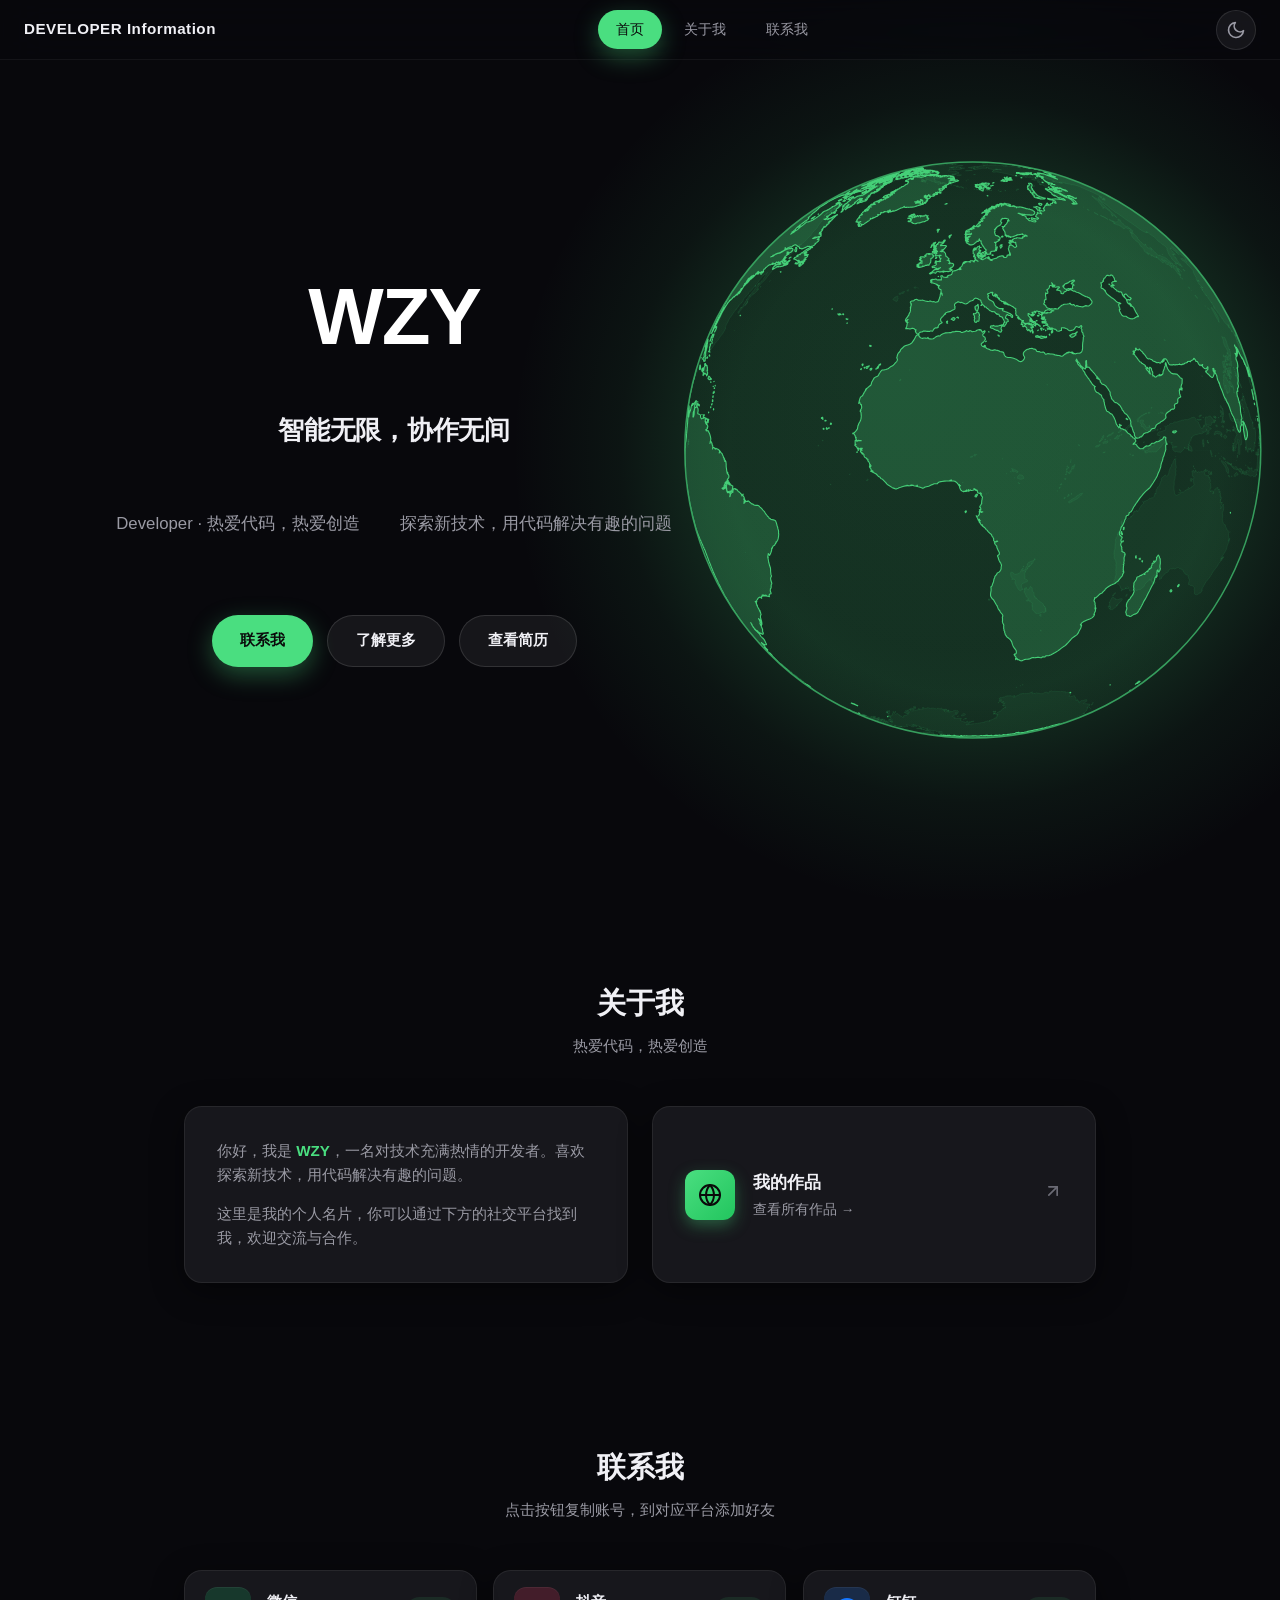
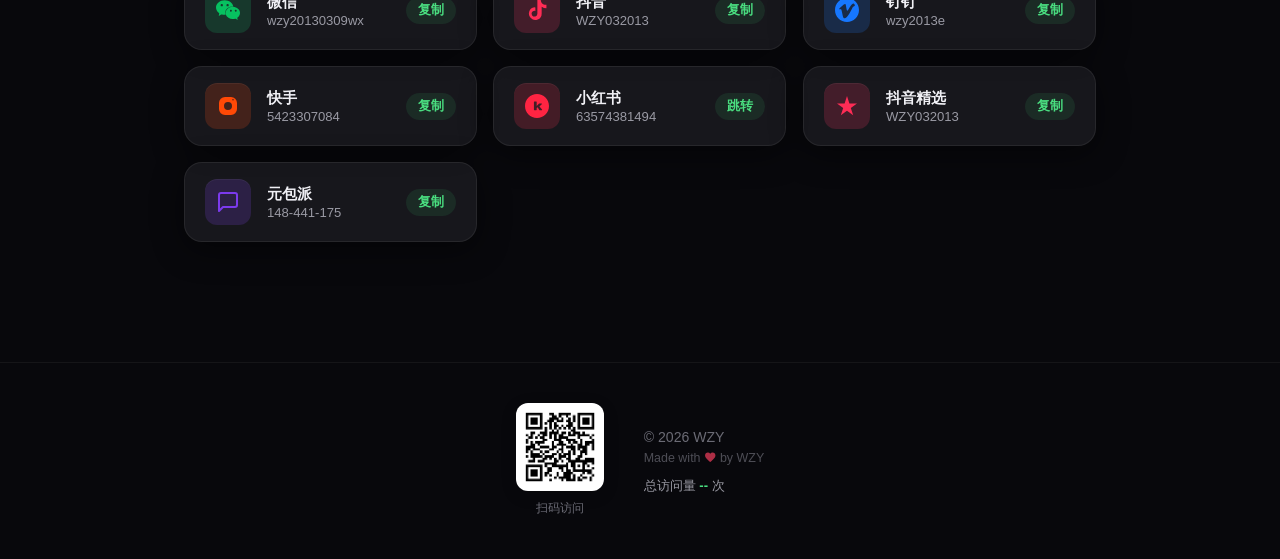
==== commit 8b302b8b: "wzy03: 更新 index.html、projects.html、resume.html 三个页面" ====
--- a/index.html
+++ b/index.html
@@ -1,240 +1,242 @@
-<!DOCTYPE html>
-<html lang="zh-CN">
-<head>
-    <meta charset="UTF-8">
-    <meta name="viewport" content="width=device-width, initial-scale=1.0">
-    <meta name="description" content="WZY 的个人名片网站 - Developer">
-    <title>WZY · 个人名片</title>
-    <link rel="stylesheet" href="css/style.css?v=28">
-</head>
-<body>
-
-    <!-- Canvas 粒子点阵背景 -->
-    <canvas id="particleCanvas" aria-hidden="true"></canvas>
-
-    <!-- 顶部导航栏 -->
-    <nav class="navbar" id="navbar">
-        <div class="nav-container">
-            <a href="#home" class="nav-logo">DEVELOPER Information</a>
-            <button class="nav-toggle" id="navToggle" aria-label="菜单">
-                <span></span>
-                <span></span>
-                <span></span>
-            </button>
-            <ul class="nav-menu" id="navMenu">
-                <li><a href="#home" class="nav-link active">首页</a></li>
-                <li><a href="#about" class="nav-link">关于我</a></li>
-                <li><a href="#contact" class="nav-link">联系我</a></li>
-            </ul>
-            <button class="theme-toggle" id="themeToggle" aria-label="切换主题">
-                <svg class="icon-sun" viewBox="0 0 24 24" fill="none" stroke="currentColor" stroke-width="2" stroke-linecap="round" stroke-linejoin="round">
-                    <circle cx="12" cy="12" r="5"></circle>
-                    <line x1="12" y1="1" x2="12" y2="3"></line>
-                    <line x1="12" y1="21" x2="12" y2="23"></line>
-                    <line x1="4.22" y1="4.22" x2="5.64" y2="5.64"></line>
-                    <line x1="18.36" y1="18.36" x2="19.78" y2="19.78"></line>
-                    <line x1="1" y1="12" x2="3" y2="12"></line>
-                    <line x1="21" y1="12" x2="23" y2="12"></line>
-                    <line x1="4.22" y1="19.78" x2="5.64" y2="18.36"></line>
-                    <line x1="18.36" y1="5.64" x2="19.78" y2="4.22"></line>
-                </svg>
-                <svg class="icon-moon" viewBox="0 0 24 24" fill="none" stroke="currentColor" stroke-width="2" stroke-linecap="round" stroke-linejoin="round">
-                    <path d="M21 12.79A9 9 0 1 1 11.21 3 7 7 0 0 0 21 12.79z"></path>
-                </svg>
-            </button>
-        </div>
-    </nav>
-
-    <!-- 首页 / Hero -->
-    <section id="home" class="hero">
-        <div class="hero-content fade-in">
-            <h1 class="hero-name">WZY</h1>
-            <p class="hero-tagline">智能无限，协作无间</p>
-            <div class="hero-desc">
-                <p>Developer · 热爱代码，热爱创造</p>
-                <p>探索新技术，用代码解决有趣的问题</p>
-            </div>
-            <div class="hero-actions">
-                <a href="#contact" class="btn btn-primary">联系我</a>
-                <a href="#about" class="btn btn-secondary">了解更多</a>
-                <a href="resume.html" target="_blank" class="btn btn-secondary">查看简历</a>
-            </div>
-        </div>
-    </section>
-
-    <!-- 关于我 -->
-    <section id="about" class="section">
-        <div class="container">
-            <h2 class="section-title">关于我</h2>
-            <p class="section-subtitle">热爱代码，热爱创造</p>
-
-            <div class="about-grid">
-                <div class="glass-card about-text reveal">
-                    <p>你好，我是 <strong>WZY</strong>，一名对技术充满热情的开发者。喜欢探索新技术，用代码解决有趣的问题。</p>
-                    <p>这里是我的个人名片，你可以通过下方的社交平台找到我，欢迎交流与合作。</p>
-                </div>
-
-                <a href="projects.html" class="glass-card site-tile reveal" style="cursor:pointer">
-                    <div class="tile-icon">
-                        <svg viewBox="0 0 24 24" fill="none" stroke="currentColor" stroke-width="2" stroke-linecap="round" stroke-linejoin="round">
-                            <circle cx="12" cy="12" r="10"></circle>
-                            <line x1="2" y1="12" x2="22" y2="12"></line>
-                            <path d="M12 2a15.3 15.3 0 0 1 4 10 15.3 15.3 0 0 1-4 10 15.3 15.3 0 0 1-4-10 15.3 15.3 0 0 1 4-10z"></path>
-                        </svg>
-                    </div>
-                    <div class="tile-info">
-                        <h3>我的作品</h3>
-                        <p>查看所有作品 →</p>
-                    </div>
-                    <div class="tile-arrow">
-                        <svg viewBox="0 0 24 24" fill="none" stroke="currentColor" stroke-width="2" stroke-linecap="round" stroke-linejoin="round">
-                            <line x1="7" y1="17" x2="17" y2="7"></line>
-                            <polyline points="7 7 17 7 17 17"></polyline>
-                        </svg>
-                    </div>
-                </a>
-            </div>
-        </div>
-    </section>
-
-    <!-- 联系我 / 社交 -->
-    <section id="contact" class="section">
-        <div class="container">
-            <h2 class="section-title">联系我</h2>
-            <p class="section-subtitle">点击按钮复制账号，到对应平台添加好友</p>
-
-            <div class="social-grid" id="socialGrid">
-                <!-- 微信 -->
-                <button class="glass-card social-btn reveal" data-account="wzy20130309wx" data-platform="微信">
-                    <div class="social-icon" style="--brand:#07C160">
-                        <svg viewBox="0 0 24 24" fill="currentColor">
-                            <path d="M8.691 2.188C3.891 2.188 0 5.476 0 9.53c0 2.212 1.17 4.203 3.002 5.55a.59.59 0 0 1 .213.665l-.39 1.48c-.019.07-.048.141-.048.213 0 .163.13.295.29.295a.326.326 0 0 0 .167-.054l1.903-1.114a.864.864 0 0 1 .717-.098 10.16 10.16 0 0 0 2.837.403c.276 0 .543-.027.811-.05-.857-2.578.157-4.972 1.932-6.446 1.703-1.415 3.882-1.98 5.853-1.838-.576-3.583-4.196-6.348-8.596-6.348zM5.785 5.991c.642 0 1.162.529 1.162 1.18a1.17 1.17 0 0 1-1.162 1.178A1.17 1.17 0 0 1 4.623 7.17c0-.651.52-1.18 1.162-1.18zm5.813 0c.642 0 1.162.529 1.162 1.18a1.17 1.17 0 0 1-1.162 1.178 1.17 1.17 0 0 1-1.162-1.178c0-.651.52-1.18 1.162-1.18zm5.34 2.867c-1.797-.052-3.746.512-5.28 1.786-1.72 1.428-2.687 3.72-1.78 6.22.942 2.453 3.666 4.229 6.884 4.229.826 0 1.622-.12 2.361-.336a.722.722 0 0 1 .598.082l1.584.926a.272.272 0 0 0 .14.047c.134 0 .24-.111.24-.247 0-.06-.023-.12-.038-.177l-.327-1.233a.582.582 0 0 1-.023-.156.49.49 0 0 1 .201-.398C23.024 18.48 24 16.82 24 14.98c0-3.21-3.004-5.837-6.882-6.122zm-2.036 2.84c.535 0 .969.44.969.982a.976.976 0 0 1-.969.983.976.976 0 0 1-.969-.983c0-.542.434-.982.97-.982zm4.844 0c.535 0 .969.44.969.982a.976.976 0 0 1-.969.983.976.976 0 0 1-.969-.983c0-.542.434-.982.969-.982z"/>
-                        </svg>
-                    </div>
-                    <div class="social-info">
-                        <span class="social-name">微信</span>
-                        <span class="social-account">wzy20130309wx</span>
-                    </div>
-                    <span class="social-copy">复制</span>
-                </button>
-
-                <!-- 抖音 -->
-                <button class="glass-card social-btn reveal" data-account="WZY032013" data-platform="抖音">
-                    <div class="social-icon" style="--brand:#FE2C55">
-                        <svg viewBox="0 0 24 24" fill="currentColor">
-                            <path d="M19.59 6.69a4.83 4.83 0 0 1-3.77-4.25V2h-3.45v13.67a2.89 2.89 0 0 1-5.2 1.74 2.89 2.89 0 0 1 2.31-4.64 2.93 2.93 0 0 1 .88.13V9.4a6.84 6.84 0 0 0-1-.05A6.33 6.33 0 0 0 5.8 20.1a6.34 6.34 0 0 0 10.86-4.43v-7a8.16 8.16 0 0 0 4.77 1.52v-3.4a4.85 4.85 0 0 1-1.84-.1z"/>
-                        </svg>
-                    </div>
-                    <div class="social-info">
-                        <span class="social-name">抖音</span>
-                        <span class="social-account">WZY032013</span>
-                    </div>
-                    <span class="social-copy">复制</span>
-                </button>
-
-                <!-- 钉钉 -->
-                <button class="glass-card social-btn reveal" data-account="wzy2013e" data-platform="钉钉">
-                    <div class="social-icon" style="--brand:#1677FF">
-                        <svg viewBox="0 0 24 24" fill="currentColor">
-                            <path d="M12.002 0C5.384 0 0 5.384 0 12s5.384 12 12.002 12C18.618 24 24 18.616 24 12S18.618 0 12.002 0zm5.84 9.04c-.098.218-1.08 2.342-3.12 5.892-2.08 3.61-3.79 5.42-5.14 5.42-.87 0-1.46-.802-1.78-2.39l-.96-4.58c-.35-1.58-.73-2.37-1.13-2.37-.09 0-.39.18-.91.53l-.65-.84c.99-.87 1.97-1.75 2.91-2.63 1.32-1.24 2.31-1.9 2.95-1.97.44-.05.71.26.81.92.18 1.15.69 3.99.89 4.7.18.71.38 1.06.6 1.06.17 0 .42-.27.76-.8.5-.77 1.08-1.73 1.65-2.68.61-1.02 1.13-1.79 1.56-2.3.77-.91 1.44-1.4 2.01-1.46.43-.04.82.16 1.15.59.32.42.46.99.4 1.71z"/>
-                        </svg>
-                    </div>
-                    <div class="social-info">
-                        <span class="social-name">钉钉</span>
-                        <span class="social-account">wzy2013e</span>
-                    </div>
-                    <span class="social-copy">复制</span>
-                </button>
-
-                <!-- 快手 -->
-                <button class="glass-card social-btn reveal" data-account="5423307084" data-platform="快手">
-                    <div class="social-icon" style="--brand:#FF4906">
-                        <svg viewBox="0 0 24 24" fill="currentColor">
-                            <path d="M15 3H9a6 6 0 0 0-6 6v6a6 6 0 0 0 6 6h6a6 6 0 0 0 6-6V9a6 6 0 0 0-6-6zm-3 13a4 4 0 1 1 0-8 4 4 0 0 1 0 8zm5-9.5a.75.75 0 1 1 0-1.5.75.75 0 0 1 0 1.5z"/>
-                        </svg>
-                    </div>
-                    <div class="social-info">
-                        <span class="social-name">快手</span>
-                        <span class="social-account">5423307084</span>
-                    </div>
-                    <span class="social-copy">复制</span>
-                </button>
-
-                <!-- 小红书 -->
-                <button class="glass-card social-btn reveal" data-account="63574381494" data-platform="小红书" data-link="https://www.xiaohongshu.com/user/profile/63574381494">
-                    <div class="social-icon" style="--brand:#FF2442">
-                        <svg viewBox="0 0 24 24" fill="currentColor">
-                            <path d="M12 0C5.373 0 0 5.373 0 12s5.373 12 12 12 12-5.373 12-12S18.627 0 12 0zm4.615 16.154h-1.846c-.192 0-.385-.077-.462-.23l-1.692-2.77-.923.846v1.692c0 .231-.154.462-.462.462H9.385c-.308 0-.462-.231-.462-.462V7.846c0-.23.154-.461.462-.461h1.845c.308 0 .462.23.462.461v4.154l2.385-2.385c.154-.153.308-.23.538-.23h1.846c.385 0 .539.461.308.77l-2.308 2.23 2.615 3.154c.154.231 0 .616-.308.616z"/>
-                        </svg>
-                    </div>
-                    <div class="social-info">
-                        <span class="social-name">小红书</span>
-                        <span class="social-account">63574381494</span>
-                    </div>
-                    <span class="social-copy">跳转</span>
-                </button>
-
-                <!-- 抖音精选 -->
-                <button class="glass-card social-btn reveal" data-account="WZY032013" data-platform="抖音精选">
-                    <div class="social-icon" style="--brand:#FE2C55">
-                        <svg viewBox="0 0 24 24" fill="currentColor">
-                            <path d="M12 2l2.4 7.4H22l-6.2 4.5 2.4 7.4L12 16.8l-6.2 4.5 2.4-7.4L2 9.4h7.6z"/>
-                        </svg>
-                    </div>
-                    <div class="social-info">
-                        <span class="social-name">抖音精选</span>
-                        <span class="social-account">WZY032013</span>
-                    </div>
-                    <span class="social-copy">复制</span>
-                </button>
-
-                <!-- 元包派 -->
-                <button class="glass-card social-btn reveal" data-account="148-441-175" data-platform="元包派">
-                    <div class="social-icon" style="--brand:#7C3AED">
-                        <svg viewBox="0 0 24 24" fill="none" stroke="currentColor" stroke-width="2" stroke-linecap="round" stroke-linejoin="round">
-                            <path d="M21 15a2 2 0 0 1-2 2H7l-4 4V5a2 2 0 0 1 2-2h14a2 2 0 0 1 2 2z"></path>
-                        </svg>
-                    </div>
-                    <div class="social-info">
-                        <span class="social-name">元包派</span>
-                        <span class="social-account">148-441-175</span>
-                    </div>
-                    <span class="social-copy">复制</span>
-                </button>
-            </div>
-        </div>
-    </section>
-
-    <!-- 回到顶部按钮 -->
-    <a href="#home" class="back-to-top" id="backToTop" aria-label="回到顶部">
-        <svg viewBox="0 0 24 24" fill="none" stroke="currentColor" stroke-width="2.5" stroke-linecap="round" stroke-linejoin="round">
-            <polyline points="18 15 12 9 6 15"></polyline>
-        </svg>
-    </a>
-
-    <!-- 页脚 -->
-    <footer class="footer">
-        <div class="container">
-            <div class="footer-content">
-                <div class="footer-qr">
-                    <img src="qrcode.png" alt="扫码访问本站">
-                    <span>扫码访问</span>
-                </div>
-                <div class="footer-info">
-                    <p>®️ 2026 WZY</p>
-                    <p class="footer-sub">Made with ❤️ by WZY</p>
-                    <p class="footer-visit">总访问量 <span id="busuanzi_value_site_pv">--</span> 次</p>
-                </div>
-            </div>
-        </div>
-    </footer>
-
-    <!-- Toast 提示 -->
-    <div class="toast" id="toast"></div>
-
-    <!-- 访客统计 -->
-    <script async src="//busuanzi.ibruce.info/busuanzi/2.3/busuanzi.pure.mini.js"></script>
-    <script src="js/geo.js"></script>
-    <script src="js/main.js?v=25"></script>
-</body>
-</html>
+<!DOCTYPE html>
+<html lang="zh-CN">
+<head>
+    <meta charset="UTF-8">
+    <meta name="viewport" content="width=device-width, initial-scale=1.0">
+    <meta name="description" content="WZY 的个人名片网站 - Developer">
+    <title>WZY · 个人名片</title>
+    <link rel="stylesheet" href="css/style.css?v=28">
+    <link rel="stylesheet" href="css/loading.css?v=21">
+</head>
+<body>
+
+    <!-- Canvas 粒子点阵背景 -->
+    <canvas id="particleCanvas" aria-hidden="true"></canvas>
+
+    <!-- 顶部导航栏 -->
+    <nav class="navbar" id="navbar">
+        <div class="nav-container">
+            <a href="#home" class="nav-logo">DEVELOPER Information</a>
+            <button class="nav-toggle" id="navToggle" aria-label="菜单">
+                <span></span>
+                <span></span>
+                <span></span>
+            </button>
+            <ul class="nav-menu" id="navMenu">
+                <li><a href="#home" class="nav-link active">首页</a></li>
+                <li><a href="#about" class="nav-link">关于我</a></li>
+                <li><a href="#contact" class="nav-link">联系我</a></li>
+            </ul>
+            <button class="theme-toggle" id="themeToggle" aria-label="切换主题">
+                <svg class="icon-sun" viewBox="0 0 24 24" fill="none" stroke="currentColor" stroke-width="2" stroke-linecap="round" stroke-linejoin="round">
+                    <circle cx="12" cy="12" r="5"></circle>
+                    <line x1="12" y1="1" x2="12" y2="3"></line>
+                    <line x1="12" y1="21" x2="12" y2="23"></line>
+                    <line x1="4.22" y1="4.22" x2="5.64" y2="5.64"></line>
+                    <line x1="18.36" y1="18.36" x2="19.78" y2="19.78"></line>
+                    <line x1="1" y1="12" x2="3" y2="12"></line>
+                    <line x1="21" y1="12" x2="23" y2="12"></line>
+                    <line x1="4.22" y1="19.78" x2="5.64" y2="18.36"></line>
+                    <line x1="18.36" y1="5.64" x2="19.78" y2="4.22"></line>
+                </svg>
+                <svg class="icon-moon" viewBox="0 0 24 24" fill="none" stroke="currentColor" stroke-width="2" stroke-linecap="round" stroke-linejoin="round">
+                    <path d="M21 12.79A9 9 0 1 1 11.21 3 7 7 0 0 0 21 12.79z"></path>
+                </svg>
+            </button>
+        </div>
+    </nav>
+
+    <!-- 首页 / Hero -->
+    <section id="home" class="hero">
+        <div class="hero-content fade-in">
+            <h1 class="hero-name">WZY</h1>
+            <p class="hero-tagline">智能无限，协作无间</p>
+            <div class="hero-desc">
+                <p>Developer · 热爱代码，热爱创造</p>
+                <p>探索新技术，用代码解决有趣的问题</p>
+            </div>
+            <div class="hero-actions">
+                <a href="#contact" class="btn btn-primary">联系我</a>
+                <a href="#about" class="btn btn-secondary">了解更多</a>
+                <a href="resume.html" target="_blank" class="btn btn-secondary">查看简历</a>
+            </div>
+        </div>
+    </section>
+
+    <!-- 关于我 -->
+    <section id="about" class="section">
+        <div class="container">
+            <h2 class="section-title">关于我</h2>
+            <p class="section-subtitle">热爱代码，热爱创造</p>
+
+            <div class="about-grid">
+                <div class="glass-card about-text reveal">
+                    <p>你好，我是 <strong>WZY</strong>，一名对技术充满热情的开发者。喜欢探索新技术，用代码解决有趣的问题。</p>
+                    <p>这里是我的个人名片，你可以通过下方的社交平台找到我，欢迎交流与合作。</p>
+                </div>
+
+                <a href="projects.html" class="glass-card site-tile reveal" style="cursor:pointer">
+                    <div class="tile-icon">
+                        <svg viewBox="0 0 24 24" fill="none" stroke="currentColor" stroke-width="2" stroke-linecap="round" stroke-linejoin="round">
+                            <circle cx="12" cy="12" r="10"></circle>
+                            <line x1="2" y1="12" x2="22" y2="12"></line>
+                            <path d="M12 2a15.3 15.3 0 0 1 4 10 15.3 15.3 0 0 1-4 10 15.3 15.3 0 0 1-4-10 15.3 15.3 0 0 1 4-10z"></path>
+                        </svg>
+                    </div>
+                    <div class="tile-info">
+                        <h3>我的作品</h3>
+                        <p>查看所有作品 →</p>
+                    </div>
+                    <div class="tile-arrow">
+                        <svg viewBox="0 0 24 24" fill="none" stroke="currentColor" stroke-width="2" stroke-linecap="round" stroke-linejoin="round">
+                            <line x1="7" y1="17" x2="17" y2="7"></line>
+                            <polyline points="7 7 17 7 17 17"></polyline>
+                        </svg>
+                    </div>
+                </a>
+            </div>
+        </div>
+    </section>
+
+    <!-- 联系我 / 社交 -->
+    <section id="contact" class="section">
+        <div class="container">
+            <h2 class="section-title">联系我</h2>
+            <p class="section-subtitle">点击按钮复制账号，到对应平台添加好友</p>
+
+            <div class="social-grid" id="socialGrid">
+                <!-- 微信 -->
+                <button class="glass-card social-btn reveal" data-account="wzy20130309wx" data-platform="微信">
+                    <div class="social-icon" style="--brand:#07C160">
+                        <svg viewBox="0 0 24 24" fill="currentColor">
+                            <path d="M8.691 2.188C3.891 2.188 0 5.476 0 9.53c0 2.212 1.17 4.203 3.002 5.55a.59.59 0 0 1 .213.665l-.39 1.48c-.019.07-.048.141-.048.213 0 .163.13.295.29.295a.326.326 0 0 0 .167-.054l1.903-1.114a.864.864 0 0 1 .717-.098 10.16 10.16 0 0 0 2.837.403c.276 0 .543-.027.811-.05-.857-2.578.157-4.972 1.932-6.446 1.703-1.415 3.882-1.98 5.853-1.838-.576-3.583-4.196-6.348-8.596-6.348zM5.785 5.991c.642 0 1.162.529 1.162 1.18a1.17 1.17 0 0 1-1.162 1.178A1.17 1.17 0 0 1 4.623 7.17c0-.651.52-1.18 1.162-1.18zm5.813 0c.642 0 1.162.529 1.162 1.18a1.17 1.17 0 0 1-1.162 1.178 1.17 1.17 0 0 1-1.162-1.178c0-.651.52-1.18 1.162-1.18zm5.34 2.867c-1.797-.052-3.746.512-5.28 1.786-1.72 1.428-2.687 3.72-1.78 6.22.942 2.453 3.666 4.229 6.884 4.229.826 0 1.622-.12 2.361-.336a.722.722 0 0 1 .598.082l1.584.926a.272.272 0 0 0 .14.047c.134 0 .24-.111.24-.247 0-.06-.023-.12-.038-.177l-.327-1.233a.582.582 0 0 1-.023-.156.49.49 0 0 1 .201-.398C23.024 18.48 24 16.82 24 14.98c0-3.21-3.004-5.837-6.882-6.122zm-2.036 2.84c.535 0 .969.44.969.982a.976.976 0 0 1-.969.983.976.976 0 0 1-.969-.983c0-.542.434-.982.97-.982zm4.844 0c.535 0 .969.44.969.982a.976.976 0 0 1-.969.983.976.976 0 0 1-.969-.983c0-.542.434-.982.969-.982z"/>
+                        </svg>
+                    </div>
+                    <div class="social-info">
+                        <span class="social-name">微信</span>
+                        <span class="social-account">wzy20130309wx</span>
+                    </div>
+                    <span class="social-copy">复制</span>
+                </button>
+
+                <!-- 抖音 -->
+                <button class="glass-card social-btn reveal" data-account="WZY032013" data-platform="抖音">
+                    <div class="social-icon" style="--brand:#FE2C55">
+                        <svg viewBox="0 0 24 24" fill="currentColor">
+                            <path d="M19.59 6.69a4.83 4.83 0 0 1-3.77-4.25V2h-3.45v13.67a2.89 2.89 0 0 1-5.2 1.74 2.89 2.89 0 0 1 2.31-4.64 2.93 2.93 0 0 1 .88.13V9.4a6.84 6.84 0 0 0-1-.05A6.33 6.33 0 0 0 5.8 20.1a6.34 6.34 0 0 0 10.86-4.43v-7a8.16 8.16 0 0 0 4.77 1.52v-3.4a4.85 4.85 0 0 1-1.84-.1z"/>
+                        </svg>
+                    </div>
+                    <div class="social-info">
+                        <span class="social-name">抖音</span>
+                        <span class="social-account">WZY032013</span>
+                    </div>
+                    <span class="social-copy">复制</span>
+                </button>
+
+                <!-- 钉钉 -->
+                <button class="glass-card social-btn reveal" data-account="wzy2013e" data-platform="钉钉">
+                    <div class="social-icon" style="--brand:#1677FF">
+                        <svg viewBox="0 0 24 24" fill="currentColor">
+                            <path d="M12.002 0C5.384 0 0 5.384 0 12s5.384 12 12.002 12C18.618 24 24 18.616 24 12S18.618 0 12.002 0zm5.84 9.04c-.098.218-1.08 2.342-3.12 5.892-2.08 3.61-3.79 5.42-5.14 5.42-.87 0-1.46-.802-1.78-2.39l-.96-4.58c-.35-1.58-.73-2.37-1.13-2.37-.09 0-.39.18-.91.53l-.65-.84c.99-.87 1.97-1.75 2.91-2.63 1.32-1.24 2.31-1.9 2.95-1.97.44-.05.71.26.81.92.18 1.15.69 3.99.89 4.7.18.71.38 1.06.6 1.06.17 0 .42-.27.76-.8.5-.77 1.08-1.73 1.65-2.68.61-1.02 1.13-1.79 1.56-2.3.77-.91 1.44-1.4 2.01-1.46.43-.04.82.16 1.15.59.32.42.46.99.4 1.71z"/>
+                        </svg>
+                    </div>
+                    <div class="social-info">
+                        <span class="social-name">钉钉</span>
+                        <span class="social-account">wzy2013e</span>
+                    </div>
+                    <span class="social-copy">复制</span>
+                </button>
+
+                <!-- 快手 -->
+                <button class="glass-card social-btn reveal" data-account="5423307084" data-platform="快手">
+                    <div class="social-icon" style="--brand:#FF4906">
+                        <svg viewBox="0 0 24 24" fill="currentColor">
+                            <path d="M15 3H9a6 6 0 0 0-6 6v6a6 6 0 0 0 6 6h6a6 6 0 0 0 6-6V9a6 6 0 0 0-6-6zm-3 13a4 4 0 1 1 0-8 4 4 0 0 1 0 8zm5-9.5a.75.75 0 1 1 0-1.5.75.75 0 0 1 0 1.5z"/>
+                        </svg>
+                    </div>
+                    <div class="social-info">
+                        <span class="social-name">快手</span>
+                        <span class="social-account">5423307084</span>
+                    </div>
+                    <span class="social-copy">复制</span>
+                </button>
+
+                <!-- 小红书 -->
+                <button class="glass-card social-btn reveal" data-account="63574381494" data-platform="小红书" data-link="https://www.xiaohongshu.com/user/profile/63574381494">
+                    <div class="social-icon" style="--brand:#FF2442">
+                        <svg viewBox="0 0 24 24" fill="currentColor">
+                            <path d="M12 0C5.373 0 0 5.373 0 12s5.373 12 12 12 12-5.373 12-12S18.627 0 12 0zm4.615 16.154h-1.846c-.192 0-.385-.077-.462-.23l-1.692-2.77-.923.846v1.692c0 .231-.154.462-.462.462H9.385c-.308 0-.462-.231-.462-.462V7.846c0-.23.154-.461.462-.461h1.845c.308 0 .462.23.462.461v4.154l2.385-2.385c.154-.153.308-.23.538-.23h1.846c.385 0 .539.461.308.77l-2.308 2.23 2.615 3.154c.154.231 0 .616-.308.616z"/>
+                        </svg>
+                    </div>
+                    <div class="social-info">
+                        <span class="social-name">小红书</span>
+                        <span class="social-account">63574381494</span>
+                    </div>
+                    <span class="social-copy">跳转</span>
+                </button>
+
+                <!-- 抖音精选 -->
+                <button class="glass-card social-btn reveal" data-account="WZY032013" data-platform="抖音精选">
+                    <div class="social-icon" style="--brand:#FE2C55">
+                        <svg viewBox="0 0 24 24" fill="currentColor">
+                            <path d="M12 2l2.4 7.4H22l-6.2 4.5 2.4 7.4L12 16.8l-6.2 4.5 2.4-7.4L2 9.4h7.6z"/>
+                        </svg>
+                    </div>
+                    <div class="social-info">
+                        <span class="social-name">抖音精选</span>
+                        <span class="social-account">WZY032013</span>
+                    </div>
+                    <span class="social-copy">复制</span>
+                </button>
+
+                <!-- 元包派 -->
+                <button class="glass-card social-btn reveal" data-account="148-441-175" data-platform="元包派">
+                    <div class="social-icon" style="--brand:#7C3AED">
+                        <svg viewBox="0 0 24 24" fill="none" stroke="currentColor" stroke-width="2" stroke-linecap="round" stroke-linejoin="round">
+                            <path d="M21 15a2 2 0 0 1-2 2H7l-4 4V5a2 2 0 0 1 2-2h14a2 2 0 0 1 2 2z"></path>
+                        </svg>
+                    </div>
+                    <div class="social-info">
+                        <span class="social-name">元包派</span>
+                        <span class="social-account">148-441-175</span>
+                    </div>
+                    <span class="social-copy">复制</span>
+                </button>
+            </div>
+        </div>
+    </section>
+
+    <!-- 回到顶部按钮 -->
+    <a href="#home" class="back-to-top" id="backToTop" aria-label="回到顶部">
+        <svg viewBox="0 0 24 24" fill="none" stroke="currentColor" stroke-width="2.5" stroke-linecap="round" stroke-linejoin="round">
+            <polyline points="18 15 12 9 6 15"></polyline>
+        </svg>
+    </a>
+
+    <!-- 页脚 -->
+    <footer class="footer">
+        <div class="container">
+            <div class="footer-content">
+                <div class="footer-qr">
+                    <img src="qrcode.png" alt="扫码访问本站">
+                    <span>扫码访问</span>
+                </div>
+                <div class="footer-info">
+                    <p>&copy; 2026 WZY</p>
+                    <p class="footer-sub">Made with <svg class="ico ico-heart" viewBox="0 0 24 24" fill="currentColor"><path d="M12 21.35l-1.45-1.32C5.4 15.36 2 12.28 2 8.5 2 5.42 4.42 3 7.5 3c1.74 0 3.41.81 4.5 2.09C13.09 3.81 14.76 3 16.5 3 19.58 3 22 5.42 22 8.5c0 3.78-3.4 6.86-8.55 11.54L12 21.35z"/></svg> by WZY</p>
+                    <p class="footer-visit">总访问量 <span id="busuanzi_value_site_pv">--</span> 次</p>
+                </div>
+            </div>
+        </div>
+    </footer>
+
+    <!-- Toast 提示 -->
+    <div class="toast" id="toast"></div>
+
+    <!-- 访客统计 -->
+    <script async src="//busuanzi.ibruce.info/busuanzi/2.3/busuanzi.pure.mini.js"></script>
+    <script src="js/geo.js"></script>
+    <script src="js/loading.js?v=21"></script>
+    <script src="js/main.js?v=25"></script>
+</body>
+</html>
--- a/css/style.css
+++ b/css/style.css
@@ -1,1017 +1,1040 @@
-/* ============================================
-   WZY 个人名片 - Trae.cn 风格
-   深色主题 · 粒子点阵 · 液态玻璃
-   ============================================ */
-
-/* ---------- CSS 变量 ---------- */
-:root {
-    --bg: #08080c;
-    --bg-elevated: #111118;
-    --surface: rgba(20, 20, 24, 0.6);
-    --surface-strong: rgba(28, 28, 34, 0.75);
-    --text: #f0f0f5;
-    --text-secondary: #9a9aa4;
-    --text-tertiary: #6b6b75;
-    --accent: #4ADE80;
-    --accent-dark: #22c55e;
-    --accent-glow: rgba(74, 222, 128, 0.35);
-
-    --glass-bg: rgba(18, 18, 22, 0.55);
-    --glass-border: rgba(255, 255, 255, 0.07);
-    --glass-border-hover: rgba(255, 255, 255, 0.14);
-
-    --shadow-card: 0 8px 32px rgba(0, 0, 0, 0.45);
-    --shadow-hover: 0 16px 48px rgba(0, 0, 0, 0.55);
-    --shadow-accent: 0 8px 24px var(--accent-glow);
-
-    --radius-sm: 12px;
-    --radius-md: 18px;
-    --radius-lg: 24px;
-    --radius-full: 9999px;
-
-    --nav-height: 60px;
-    --transition: 0.3s cubic-bezier(0.4, 0, 0.2, 1);
-}
-
-/* ---------- Reset ---------- */
-*,
-*::before,
-*::after {
-    margin: 0;
-    padding: 0;
-    box-sizing: border-box;
-}
-
-html {
-    scroll-behavior: smooth;
-    scroll-padding-top: var(--nav-height);
-    -webkit-font-smoothing: antialiased;
-    -moz-osx-font-smoothing: grayscale;
-}
-
-body {
-    font-family: -apple-system, BlinkMacSystemFont, "SF Pro Display", "PingFang SC",
-        "Helvetica Neue", "Microsoft YaHei", sans-serif;
-    background-color: var(--bg);
-    color: var(--text);
-    line-height: 1.6;
-    overflow-x: hidden;
-    min-height: 100vh;
-}
-
-a {
-    text-decoration: none;
-    color: inherit;
-}
-
-ul {
-    list-style: none;
-}
-
-button {
-    font-family: inherit;
-    cursor: pointer;
-    border: none;
-    background: none;
-}
-
-.container {
-    max-width: 960px;
-    margin: 0 auto;
-    padding: 0 24px;
-}
-
-/* ---------- 地球 Canvas（背景层） ---------- */
-#particleCanvas {
-    position: fixed;
-    inset: 0;
-    width: 100vw;
-    height: 100vh;
-    z-index: 5;
-    pointer-events: none;
-    background: transparent;
-    cursor: grab;
-    transition: opacity 0.3s ease-out;
-}
-
-#particleCanvas:active {
-    cursor: grabbing;
-}
-
-/* ---------- 内容层 ---------- */
-.navbar,
-.hero,
-.section,
-.footer,
-.toast {
-    position: relative;
-    z-index: 10;
-}
-
-/* 导航栏滚动增强毛玻璃 */
-.navbar.scrolled {
-    background: rgba(8, 8, 12, 0.85);
-    backdrop-filter: blur(32px) saturate(200%);
-    -webkit-backdrop-filter: blur(32px) saturate(200%);
-    border-bottom: 1px solid rgba(255, 255, 255, 0.08);
-}
-
-/* ---------- 液态玻璃卡片 ---------- */
-.glass-card {
-    position: relative;
-    overflow: hidden;
-    border-radius: var(--radius-md);
-    background: var(--surface-strong);
-    border: 1px solid var(--glass-border);
-    box-shadow: var(--shadow-card);
-    transition: transform var(--transition), box-shadow var(--transition), border-color var(--transition);
-    contain: layout paint style;
-}
-
-.glass-card > * {
-    position: relative;
-    z-index: 1;
-}
-
-/* ---------- 导航栏 ---------- */
-.navbar {
-    position: fixed;
-    top: 0;
-    left: 0;
-    right: 0;
-    height: var(--nav-height);
-    z-index: 100;
-    background: rgba(8, 8, 12, 0.55);
-    backdrop-filter: blur(24px) saturate(180%);
-    -webkit-backdrop-filter: blur(24px) saturate(180%);
-    border-bottom: 1px solid rgba(255, 255, 255, 0.05);
-    transition: background var(--transition);
-}
-
-.navbar.scrolled {
-    background: rgba(8, 8, 12, 0.85);
-}
-
-.nav-container {
-    width: 100%;
-    margin: 0;
-    padding: 0 24px;
-    height: 100%;
-    display: flex;
-    align-items: center;
-    justify-content: space-between;
-}
-
-.nav-logo {
-    font-size: 0.95rem;
-    font-weight: 700;
-    color: var(--text);
-    letter-spacing: 0.5px;
-    text-align: left;
-    text-transform: none;
-}
-
-.nav-menu {
-    display: flex;
-    gap: 4px;
-}
-
-.nav-link {
-    display: inline-block;
-    padding: 8px 18px;
-    font-size: 0.9rem;
-    font-weight: 500;
-    color: var(--text-secondary);
-    border-radius: var(--radius-full);
-    transition: all var(--transition);
-}
-
-.nav-link:hover {
-    color: var(--text);
-    background: rgba(255, 255, 255, 0.05);
-}
-
-.nav-link.active {
-    color: #0a0a0a;
-    background: var(--accent);
-    box-shadow: var(--shadow-accent);
-}
-
-.nav-toggle {
-    display: none;
-    flex-direction: column;
-    gap: 5px;
-    padding: 8px;
-}
-
-.nav-toggle span {
-    display: block;
-    width: 24px;
-    height: 2px;
-    background: var(--text);
-    border-radius: 2px;
-    transition: var(--transition);
-}
-
-.nav-toggle.open span:nth-child(1) {
-    transform: translateY(7px) rotate(45deg);
-}
-
-.nav-toggle.open span:nth-child(2) {
-    opacity: 0;
-}
-
-.nav-toggle.open span:nth-child(3) {
-    transform: translateY(-7px) rotate(-45deg);
-}
-
-/* ---------- Hero 区域 ---------- */
-.hero {
-    min-height: 100vh;
-    display: flex;
-    align-items: center;
-    justify-content: flex-start;
-    padding: calc(var(--nav-height) + 40px) 14vw 60px 5vw;
-    position: relative;
-    z-index: 10;
-}
-
-.hero-content {
-    max-width: 660px;
-    width: 100%;
-    text-align: center;
-    position: relative;
-    z-index: 20;
-}
-
-.hero-name {
-    font-size: clamp(2.5rem, 7vw, 5rem);
-    font-weight: 800;
-    letter-spacing: -2px;
-    line-height: 1.1;
-    margin-bottom: 52px;
-    color: #ffffff;
-    display: block;
-    width: 100%;
-}
-
-.hero-tagline {
-    position: relative;
-    display: block;
-    font-size: clamp(1.1rem, 2.5vw, 1.6rem);
-    font-weight: 600;
-    margin-bottom: 60px;
-    letter-spacing: -0.3px;
-    line-height: 1.4;
-    width: 100%;
-    white-space: nowrap;
-}
-
-.hero-desc {
-    margin-bottom: 76px;
-    display: flex;
-    gap: 40px;
-    justify-content: center;
-    align-items: baseline;
-    flex-wrap: wrap;
-}
-
-.hero-desc p {
-    font-size: 1.05rem;
-    line-height: 1.8;
-    margin-bottom: 0;
-    color: var(--text-secondary);
-    max-width: 100%;
-}
-
-.hero-actions {
-    display: flex;
-    gap: 14px;
-    flex-wrap: wrap;
-    justify-content: center;
-}
-
-/* ---------- 按钮 ---------- */
-.btn {
-    display: inline-flex;
-    align-items: center;
-    justify-content: center;
-    padding: 13px 28px;
-    font-size: 0.92rem;
-    font-weight: 600;
-    border-radius: var(--radius-full);
-    transition: transform var(--transition), box-shadow var(--transition), background var(--transition);
-    cursor: pointer;
-}
-
-.btn-primary {
-    background: var(--accent);
-    color: #0a0a0a;
-    box-shadow: var(--shadow-accent);
-}
-
-.btn-primary:hover {
-    transform: translateY(-2px);
-    background: #5eeb92;
-    box-shadow: 0 12px 32px var(--accent-glow);
-}
-
-.btn-primary:active {
-    transform: translateY(0);
-}
-
-.btn-secondary {
-    background: rgba(255, 255, 255, 0.06);
-    color: var(--text);
-    border: 1px solid rgba(255, 255, 255, 0.12);
-}
-
-.btn-secondary:hover {
-    background: rgba(255, 255, 255, 0.1);
-    border-color: rgba(255, 255, 255, 0.22);
-    transform: translateY(-2px);
-}
-
-/* ---------- 通用 Section ---------- */
-.section {
-    padding: 80px 0;
-    position: relative;
-    z-index: 10;
-    content-visibility: auto;
-    contain-intrinsic-size: auto 600px;
-}
-
-.section-title {
-    font-size: 1.8rem;
-    font-weight: 700;
-    text-align: center;
-    margin-bottom: 8px;
-    color: var(--text);
-}
-
-.section-subtitle {
-    text-align: center;
-    color: var(--text-secondary);
-    font-size: 0.95rem;
-    margin-bottom: 48px;
-}
-
-/* ---------- 关于我 ---------- */
-.about-grid {
-    display: grid;
-    grid-template-columns: 1fr 1fr;
-    gap: 24px;
-    align-items: stretch;
-}
-
-.about-text {
-    padding: 32px;
-}
-
-.about-text p {
-    color: var(--text-secondary);
-    font-size: 0.95rem;
-    margin-bottom: 14px;
-}
-
-.about-text p:last-child {
-    margin-bottom: 0;
-}
-
-.about-text strong {
-    color: var(--accent);
-    font-weight: 600;
-}
-
-.site-tile {
-    display: flex;
-    align-items: center;
-    gap: 18px;
-    padding: 28px 32px;
-    cursor: pointer;
-    text-decoration: none;
-    color: var(--text);
-}
-
-.site-tile:hover {
-    transform: translateY(-4px);
-    border-color: var(--glass-border-hover);
-    box-shadow: var(--shadow-hover);
-}
-
-.tile-icon {
-    width: 50px;
-    height: 50px;
-    border-radius: var(--radius-sm);
-    background: linear-gradient(135deg, var(--accent), var(--accent-dark));
-    display: flex;
-    align-items: center;
-    justify-content: center;
-    color: #0a0a0a;
-    flex-shrink: 0;
-    box-shadow: 0 6px 16px var(--accent-glow);
-}
-
-.tile-icon svg {
-    width: 24px;
-    height: 24px;
-}
-
-.tile-info {
-    flex: 1;
-    min-width: 0;
-}
-
-.tile-info h3 {
-    font-size: 1.08rem;
-    font-weight: 600;
-    margin-bottom: 2px;
-    white-space: nowrap;
-    overflow: hidden;
-    text-overflow: ellipsis;
-}
-
-.tile-info p {
-    font-size: 0.85rem;
-    color: var(--text-secondary);
-}
-
-.tile-arrow {
-    color: var(--text-tertiary);
-    transition: transform var(--transition), color var(--transition);
-    flex-shrink: 0;
-}
-
-.tile-arrow svg {
-    width: 20px;
-    height: 20px;
-}
-
-.site-tile:hover .tile-arrow {
-    color: var(--accent);
-    transform: translate(3px, -3px);
-}
-
-/* ---------- 社交按钮 ---------- */
-.social-grid {
-    display: grid;
-    grid-template-columns: repeat(auto-fill, minmax(260px, 1fr));
-    gap: 16px;
-}
-
-.social-btn {
-    display: flex;
-    align-items: center;
-    gap: 16px;
-    padding: 16px 20px;
-    text-align: left;
-    cursor: pointer;
-    width: 100%;
-    color: var(--text);
-}
-
-.social-btn:hover {
-    transform: translateY(-3px);
-    border-color: var(--glass-border-hover);
-    box-shadow: var(--shadow-hover);
-}
-
-.social-btn:active {
-    transform: translateY(-1px) scale(0.99);
-}
-
-.social-icon {
-    width: 46px;
-    height: 46px;
-    border-radius: var(--radius-sm);
-    background: color-mix(in srgb, var(--brand) 18%, #1a1a20);
-    display: flex;
-    align-items: center;
-    justify-content: center;
-    color: var(--brand);
-    flex-shrink: 0;
-    transition: transform var(--transition);
-    box-shadow: inset 0 1px 0 rgba(255, 255, 255, 0.05);
-}
-
-.social-btn:hover .social-icon {
-    transform: scale(1.08);
-}
-
-.social-icon svg {
-    width: 24px;
-    height: 24px;
-}
-
-.social-info {
-    flex: 1;
-    min-width: 0;
-    display: flex;
-    flex-direction: column;
-}
-
-.social-name {
-    font-size: 0.95rem;
-    font-weight: 600;
-    color: var(--text);
-}
-
-.social-account {
-    font-size: 0.82rem;
-    color: var(--text-secondary);
-    white-space: nowrap;
-    overflow: hidden;
-    text-overflow: ellipsis;
-}
-
-.social-copy {
-    font-size: 0.8rem;
-    font-weight: 600;
-    color: var(--accent);
-    background: rgba(74, 222, 128, 0.1);
-    padding: 5px 12px;
-    border-radius: var(--radius-full);
-    flex-shrink: 0;
-    transition: all var(--transition);
-}
-
-.social-btn:hover .social-copy {
-    background: var(--accent);
-    color: #0a0a0a;
-    box-shadow: var(--shadow-accent);
-}
-
-/* ---------- 页脚 ---------- */
-.footer {
-    text-align: center;
-    padding: 40px 24px;
-    color: var(--text-tertiary);
-    font-size: 0.88rem;
-    border-top: 1px solid rgba(255, 255, 255, 0.05);
-    margin-top: 40px;
-    position: relative;
-    z-index: 1;
-}
-
-.footer-sub {
-    font-size: 0.78rem;
-    margin-top: 4px;
-    opacity: 0.7;
-}
-
-/* ---------- Toast ---------- */
-.toast {
-    position: fixed;
-    bottom: 40px;
-    left: 50%;
-    transform: translateX(-50%) translateY(100px);
-    background: rgba(18, 18, 22, 0.94);
-    backdrop-filter: blur(24px);
-    -webkit-backdrop-filter: blur(24px);
-    color: var(--text);
-    padding: 13px 26px;
-    border-radius: var(--radius-full);
-    font-size: 0.9rem;
-    font-weight: 500;
-    border: 1px solid rgba(255, 255, 255, 0.1);
-    box-shadow: 0 8px 32px rgba(0, 0, 0, 0.55);
-    opacity: 0;
-    transition: all 0.4s cubic-bezier(0.4, 0, 0.2, 1);
-    z-index: 1000;
-    pointer-events: none;
-    white-space: nowrap;
-    max-width: 90vw;
-    overflow: hidden;
-    text-overflow: ellipsis;
-}
-
-.toast.show {
-    opacity: 1;
-    transform: translateX(-50%) translateY(0);
-}
-
-/* ---------- 动画 ---------- */
-.fade-in {
-    animation: fadeInUp 1.2s cubic-bezier(0.4, 0, 0.2, 1) both;
-}
-
-@keyframes fadeInUp {
-    from {
-        opacity: 0;
-        transform: translateY(30px);
-    }
-    to {
-        opacity: 1;
-        transform: translateY(0);
-    }
-}
-
-.reveal {
-    opacity: 0;
-    transform: translateY(24px);
-    transition: opacity 0.7s cubic-bezier(0.4, 0, 0.2, 1),
-                transform 0.7s cubic-bezier(0.4, 0, 0.2, 1);
-}
-
-.reveal.visible {
-    opacity: 1;
-    transform: translateY(0);
-}
-
-/* ---------- 响应式 ---------- */
-@media (max-width: 768px) {
-    .nav-toggle {
-        display: flex;
-    }
-
-    .nav-menu {
-        position: fixed;
-        top: var(--nav-height);
-        left: 16px;
-        right: 16px;
-        flex-direction: column;
-        gap: 4px;
-        padding: 12px;
-        background: rgba(18, 18, 22, 0.94);
-        backdrop-filter: blur(24px);
-        -webkit-backdrop-filter: blur(24px);
-        border: 1px solid rgba(255, 255, 255, 0.07);
-        border-radius: var(--radius-md);
-        box-shadow: var(--shadow-card);
-        transform: translateY(-20px) scale(0.95);
-        opacity: 0;
-        pointer-events: none;
-        transition: all var(--transition);
-    }
-
-    .nav-menu.open {
-        transform: translateY(0) scale(1);
-        opacity: 1;
-        pointer-events: auto;
-    }
-
-    .nav-link {
-        display: block;
-        padding: 12px 18px;
-        text-align: center;
-    }
-
-    .hero {
-        min-height: 100vh;
-        padding-top: calc(var(--nav-height) + 16px);
-        padding-left: 20px;
-        padding-right: 20px;
-        padding-bottom: 40px;
-        justify-content: flex-start;
-        align-items: center;
-        flex-direction: column;
-        gap: 0;
-    }
-
-    .hero-content {
-        text-align: center;
-        max-width: 100%;
-        margin-bottom: 32px;
-    }
-
-    .hero-name {
-        letter-spacing: -1.5px;
-        margin-bottom: 16px;
-        font-size: clamp(2.8rem, 12vw, 4rem);
-    }
-
-    .hero-tagline {
-        margin-bottom: 24px;
-        font-size: clamp(1rem, 5vw, 1.3rem);
-    }
-
-    .hero-desc {
-        display: none;
-    }
-
-    .hero-actions {
-        justify-content: center;
-        margin-bottom: 0;
-    }
-
-    .section {
-        padding: 60px 0;
-    }
-
-    .section-title {
-        font-size: 1.5rem;
-    }
-
-    .about-grid {
-        grid-template-columns: 1fr;
-    }
-
-    .social-grid {
-        grid-template-columns: 1fr;
-    }
-}
-
-@media (max-width: 420px) {
-    .hero-actions {
-        flex-direction: column;
-        width: 100%;
-    }
-
-    .btn {
-        width: 100%;
-    }
-
-    .social-btn {
-        padding: 14px 16px;
-    }
-
-    .hero-name {
-        font-size: clamp(2.2rem, 10vw, 3.5rem);
-    }
-}
-
-/* ---------- 降低动态偏好 ---------- */
-@media (prefers-reduced-motion: reduce) {
-    *,
-    *::before,
-    *::after {
-        animation-duration: 0.01ms !important;
-        animation-iteration-count: 1 !important;
-        transition-duration: 0.01ms !important;
-        scroll-behavior: auto !important;
-    }
-
-    #particleCanvas {
-        display: none;
-    }
-}
-
-/* ============================================
-   新增功能样式
-   ============================================ */
-
-/* ---------- 浅色主题 ---------- */
-:root {
-    --canvas-bg: #08080c;
-}
-
-[data-theme="light"] {
-    --bg: #f2f4f8;
-    --bg-elevated: #ffffff;
-    --surface: rgba(255, 255, 255, 0.6);
-    --surface-strong: rgba(255, 255, 255, 0.7);
-    --text: #1d1d1f;
-    --text-secondary: #6e6e73;
-    --text-tertiary: #aeaeb2;
-    --accent: #22c55e;
-    --accent-dark: #16a34a;
-    --accent-glow: rgba(34, 197, 94, 0.25);
-
-    --glass-bg: rgba(255, 255, 255, 0.55);
-    --glass-border: rgba(255, 255, 255, 0.8);
-    --glass-border-hover: rgba(34, 197, 94, 0.3);
-
-    --shadow-card: 0 8px 32px rgba(31, 38, 135, 0.08);
-    --shadow-hover: 0 16px 48px rgba(34, 197, 94, 0.12);
-    --shadow-accent: 0 8px 24px var(--accent-glow);
-
-    --canvas-bg: #f2f4f8;
-}
-
-[data-theme="light"] .navbar {
-    background: rgba(242, 244, 248, 0.6);
-    border-bottom: 1px solid rgba(0, 0, 0, 0.05);
-}
-
-[data-theme="light"] .navbar.scrolled {
-    background: rgba(255, 255, 255, 0.8);
-    border-bottom: 1px solid rgba(0, 0, 0, 0.06);
-}
-
-[data-theme="light"] .nav-link.active {
-    color: #ffffff;
-}
-
-[data-theme="light"] .nav-link:hover {
-    background: rgba(34, 197, 94, 0.08);
-}
-
-[data-theme="light"] .hero-name {
-    color: #1d1d1f;
-}
-
-[data-theme="light"] .btn-primary {
-    color: #ffffff;
-}
-
-[data-theme="light"] .btn-secondary {
-    background: rgba(255, 255, 255, 0.7);
-    border: 1px solid rgba(0, 0, 0, 0.1);
-    color: var(--text);
-}
-
-[data-theme="light"] .btn-secondary:hover {
-    background: rgba(34, 197, 94, 0.08);
-    border-color: var(--accent);
-}
-
-[data-theme="light"] .social-icon {
-    background: color-mix(in srgb, var(--brand) 12%, white);
-}
-
-[data-theme="light"] .social-copy {
-    background: rgba(34, 197, 94, 0.1);
-}
-
-[data-theme="light"] .toast {
-    background: rgba(255, 255, 255, 0.95);
-    border: 1px solid rgba(0, 0, 0, 0.08);
-    color: var(--text);
-    box-shadow: 0 8px 32px rgba(0, 0, 0, 0.12);
-}
-
-[data-theme="light"] .footer {
-    border-top: 1px solid rgba(0, 0, 0, 0.06);
-}
-
-[data-theme="light"] .nav-menu {
-    background: rgba(255, 255, 255, 0.95);
-    border: 1px solid rgba(0, 0, 0, 0.06);
-}
-
-/* ---------- 主题切换按钮 ---------- */
-.theme-toggle {
-    width: 40px;
-    height: 40px;
-    border-radius: 50%;
-    display: flex;
-    align-items: center;
-    justify-content: center;
-    color: var(--text-secondary);
-    background: rgba(255, 255, 255, 0.06);
-    border: 1px solid rgba(255, 255, 255, 0.1);
-    transition: all var(--transition);
-    margin-left: 8px;
-    flex-shrink: 0;
-}
-
-[data-theme="light"] .theme-toggle {
-    background: rgba(0, 0, 0, 0.04);
-    border: 1px solid rgba(0, 0, 0, 0.08);
-}
-
-.theme-toggle:hover {
-    color: var(--accent);
-    border-color: var(--accent);
-    transform: rotate(15deg);
-}
-
-.theme-toggle svg {
-    width: 20px;
-    height: 20px;
-    position: absolute;
-    transition: opacity 0.3s ease, transform 0.3s ease;
-}
-
-.theme-toggle .icon-sun {
-    opacity: 0;
-    transform: rotate(-90deg) scale(0.5);
-}
-
-.theme-toggle .icon-moon {
-    opacity: 1;
-    transform: rotate(0) scale(1);
-}
-
-[data-theme="light"] .theme-toggle .icon-sun {
-    opacity: 1;
-    transform: rotate(0) scale(1);
-}
-
-[data-theme="light"] .theme-toggle .icon-moon {
-    opacity: 0;
-    transform: rotate(90deg) scale(0.5);
-}
-
-/* ---------- 回到顶部按钮 ---------- */
-.back-to-top {
-    position: fixed;
-    bottom: 32px;
-    right: 32px;
-    width: 48px;
-    height: 48px;
-    border-radius: 50%;
-    background: var(--surface-strong);
-    backdrop-filter: blur(20px);
-    -webkit-backdrop-filter: blur(20px);
-    border: 1px solid var(--glass-border);
-    box-shadow: var(--shadow-card);
-    color: var(--accent);
-    display: flex;
-    align-items: center;
-    justify-content: center;
-    z-index: 9999;
-    opacity: 0;
-    transform: translateY(20px) scale(0.8);
-    pointer-events: none;
-    transition: all var(--transition);
-    cursor: pointer;
-}
-
-.back-to-top.show {
-    opacity: 1;
-    transform: translateY(0) scale(1);
-    pointer-events: auto;
-}
-
-.back-to-top:hover {
-    background: var(--accent);
-    color: #ffffff;
-    border-color: var(--accent);
-    box-shadow: var(--shadow-accent);
-    transform: translateY(-3px) scale(1.05);
-}
-
-.back-to-top svg {
-    width: 22px;
-    height: 22px;
-}
-
-/* ---------- 页脚新布局 ---------- */
-.footer-content {
-    display: flex;
-    align-items: center;
-    justify-content: center;
-    gap: 40px;
-    flex-wrap: wrap;
-}
-
-.footer-qr {
-    display: flex;
-    flex-direction: column;
-    align-items: center;
-    gap: 8px;
-}
-
-.footer-qr img {
-    width: 88px;
-    height: 88px;
-    border-radius: var(--radius-sm);
-    background: #ffffff;
-    padding: 6px;
-    box-shadow: 0 4px 16px rgba(0, 0, 0, 0.15);
-}
-
-.footer-qr span {
-    font-size: 0.78rem;
-    color: var(--text-tertiary);
-}
-
-.footer-info {
-    text-align: left;
-}
-
-.footer-info p {
-    margin: 0;
-}
-
-.footer-visit {
-    font-size: 0.82rem;
-    color: var(--text-secondary);
-    margin-top: 6px !important;
-}
-
-.footer-visit span {
-    color: var(--accent);
-    font-weight: 600;
-}
-
-/* ---------- 响应式补充 ---------- */
-@media (max-width: 768px) {
-    .theme-toggle {
-        width: 36px;
-        height: 36px;
-        margin-left: 4px;
-    }
-
-    .theme-toggle svg {
-        width: 18px;
-        height: 18px;
-    }
-
-    .back-to-top {
-        bottom: 20px;
-        right: 20px;
-        width: 42px;
-        height: 42px;
-    }
-
-    .footer-content {
-        gap: 24px;
-        flex-direction: column-reverse;
-    }
-
-    .footer-info {
-        text-align: center;
-    }
-}
+/* ============================================
+   WZY 个人名片 - Trae.cn 风格
+   深色主题 · 粒子点阵 · 液态玻璃
+   ============================================ */
+
+/* ---------- CSS 变量 ---------- */
+:root {
+    --bg: #08080c;
+    --bg-elevated: #111118;
+    --surface: rgba(20, 20, 24, 0.6);
+    --surface-strong: rgba(28, 28, 34, 0.75);
+    --text: #f0f0f5;
+    --text-secondary: #9a9aa4;
+    --text-tertiary: #6b6b75;
+    --accent: #4ADE80;
+    --accent-dark: #22c55e;
+    --accent-glow: rgba(74, 222, 128, 0.35);
+
+    --glass-bg: rgba(18, 18, 22, 0.55);
+    --glass-border: rgba(255, 255, 255, 0.07);
+    --glass-border-hover: rgba(255, 255, 255, 0.14);
+
+    --shadow-card: 0 8px 32px rgba(0, 0, 0, 0.45);
+    --shadow-hover: 0 16px 48px rgba(0, 0, 0, 0.55);
+    --shadow-accent: 0 8px 24px var(--accent-glow);
+
+    --radius-sm: 12px;
+    --radius-md: 18px;
+    --radius-lg: 24px;
+    --radius-full: 9999px;
+
+    --nav-height: 60px;
+    --transition: 0.3s cubic-bezier(0.4, 0, 0.2, 1);
+}
+
+/* ---------- Reset ---------- */
+*,
+*::before,
+*::after {
+    margin: 0;
+    padding: 0;
+    box-sizing: border-box;
+}
+
+html {
+    scroll-behavior: smooth;
+    scroll-padding-top: var(--nav-height);
+    -webkit-font-smoothing: antialiased;
+    -moz-osx-font-smoothing: grayscale;
+}
+
+body {
+    font-family: -apple-system, BlinkMacSystemFont, "SF Pro Display", "PingFang SC",
+        "Helvetica Neue", "Microsoft YaHei", sans-serif;
+    background-color: var(--bg);
+    color: var(--text);
+    line-height: 1.6;
+    overflow-x: hidden;
+    min-height: 100vh;
+}
+
+a {
+    text-decoration: none;
+    color: inherit;
+}
+
+ul {
+    list-style: none;
+}
+
+button {
+    font-family: inherit;
+    cursor: pointer;
+    border: none;
+    background: none;
+}
+
+.container {
+    max-width: 960px;
+    margin: 0 auto;
+    padding: 0 24px;
+}
+
+/* ---------- 地球 Canvas（背景层） ---------- */
+#particleCanvas {
+    position: fixed;
+    inset: 0;
+    width: 100vw;
+    height: 100vh;
+    z-index: 5;
+    pointer-events: none;
+    background: transparent;
+    cursor: grab;
+    transition: opacity 0.3s ease-out;
+}
+
+#particleCanvas:active {
+    cursor: grabbing;
+}
+
+/* ---------- 内容层 ---------- */
+.navbar,
+.hero,
+.section,
+.footer,
+.toast {
+    position: relative;
+    z-index: 10;
+}
+
+/* 导航栏滚动增强毛玻璃 */
+.navbar.scrolled {
+    background: rgba(8, 8, 12, 0.85);
+    backdrop-filter: blur(32px) saturate(200%);
+    -webkit-backdrop-filter: blur(32px) saturate(200%);
+    border-bottom: 1px solid rgba(255, 255, 255, 0.08);
+}
+
+/* ---------- 液态玻璃卡片 ---------- */
+.glass-card {
+    position: relative;
+    overflow: hidden;
+    border-radius: var(--radius-md);
+    background: var(--surface-strong);
+    border: 1px solid var(--glass-border);
+    box-shadow: var(--shadow-card);
+    transition: transform var(--transition), box-shadow var(--transition), border-color var(--transition);
+    contain: layout paint style;
+}
+
+.glass-card > * {
+    position: relative;
+    z-index: 1;
+}
+
+/* ---------- 导航栏 ---------- */
+.navbar {
+    position: fixed;
+    top: 0;
+    left: 0;
+    right: 0;
+    height: var(--nav-height);
+    z-index: 100;
+    background: rgba(8, 8, 12, 0.55);
+    backdrop-filter: blur(24px) saturate(180%);
+    -webkit-backdrop-filter: blur(24px) saturate(180%);
+    border-bottom: 1px solid rgba(255, 255, 255, 0.05);
+    transition: background var(--transition);
+}
+
+.navbar.scrolled {
+    background: rgba(8, 8, 12, 0.85);
+}
+
+.nav-container {
+    width: 100%;
+    margin: 0;
+    padding: 0 24px;
+    height: 100%;
+    display: flex;
+    align-items: center;
+    justify-content: space-between;
+}
+
+.nav-logo {
+    font-size: 0.95rem;
+    font-weight: 700;
+    color: var(--text);
+    letter-spacing: 0.5px;
+    text-align: left;
+    text-transform: none;
+}
+
+.nav-menu {
+    display: flex;
+    gap: 4px;
+}
+
+.nav-link {
+    display: inline-block;
+    padding: 8px 18px;
+    font-size: 0.9rem;
+    font-weight: 500;
+    color: var(--text-secondary);
+    border-radius: var(--radius-full);
+    transition: all var(--transition);
+}
+
+.nav-link:hover {
+    color: var(--text);
+    background: rgba(255, 255, 255, 0.05);
+}
+
+.nav-link.active {
+    color: #0a0a0a;
+    background: var(--accent);
+    box-shadow: var(--shadow-accent);
+}
+
+.nav-toggle {
+    display: none;
+    flex-direction: column;
+    gap: 5px;
+    padding: 8px;
+}
+
+.nav-toggle span {
+    display: block;
+    width: 24px;
+    height: 2px;
+    background: var(--text);
+    border-radius: 2px;
+    transition: var(--transition);
+}
+
+.nav-toggle.open span:nth-child(1) {
+    transform: translateY(7px) rotate(45deg);
+}
+
+.nav-toggle.open span:nth-child(2) {
+    opacity: 0;
+}
+
+.nav-toggle.open span:nth-child(3) {
+    transform: translateY(-7px) rotate(-45deg);
+}
+
+/* ---------- Hero 区域 ---------- */
+.hero {
+    min-height: 100vh;
+    display: flex;
+    align-items: center;
+    justify-content: flex-start;
+    padding: calc(var(--nav-height) + 40px) 14vw 60px 5vw;
+    position: relative;
+    z-index: 10;
+}
+
+.hero-content {
+    max-width: 660px;
+    width: 100%;
+    text-align: center;
+    position: relative;
+    z-index: 20;
+}
+
+.hero-name {
+    font-size: clamp(2.5rem, 7vw, 5rem);
+    font-weight: 800;
+    letter-spacing: -2px;
+    line-height: 1.1;
+    margin-bottom: 52px;
+    color: #ffffff;
+    display: block;
+    width: 100%;
+}
+
+.hero-tagline {
+    position: relative;
+    display: block;
+    font-size: clamp(1.1rem, 2.5vw, 1.6rem);
+    font-weight: 600;
+    margin-bottom: 60px;
+    letter-spacing: -0.3px;
+    line-height: 1.4;
+    width: 100%;
+    white-space: nowrap;
+}
+
+.hero-desc {
+    margin-bottom: 76px;
+    display: flex;
+    gap: 40px;
+    justify-content: center;
+    align-items: baseline;
+    flex-wrap: wrap;
+}
+
+.hero-desc p {
+    font-size: 1.05rem;
+    line-height: 1.8;
+    margin-bottom: 0;
+    color: var(--text-secondary);
+    max-width: 100%;
+}
+
+.hero-actions {
+    display: flex;
+    gap: 14px;
+    flex-wrap: wrap;
+    justify-content: center;
+}
+
+/* ---------- 按钮 ---------- */
+.btn {
+    display: inline-flex;
+    align-items: center;
+    justify-content: center;
+    padding: 13px 28px;
+    font-size: 0.92rem;
+    font-weight: 600;
+    border-radius: var(--radius-full);
+    transition: transform var(--transition), box-shadow var(--transition), background var(--transition);
+    cursor: pointer;
+}
+
+.btn-primary {
+    background: var(--accent);
+    color: #0a0a0a;
+    box-shadow: var(--shadow-accent);
+}
+
+.btn-primary:hover {
+    transform: translateY(-2px);
+    background: #5eeb92;
+    box-shadow: 0 12px 32px var(--accent-glow);
+}
+
+.btn-primary:active {
+    transform: translateY(0);
+}
+
+.btn-secondary {
+    background: rgba(255, 255, 255, 0.06);
+    color: var(--text);
+    border: 1px solid rgba(255, 255, 255, 0.12);
+}
+
+.btn-secondary:hover {
+    background: rgba(255, 255, 255, 0.1);
+    border-color: rgba(255, 255, 255, 0.22);
+    transform: translateY(-2px);
+}
+
+/* ---------- 通用 Section ---------- */
+.section {
+    padding: 80px 0;
+    position: relative;
+    z-index: 10;
+    content-visibility: auto;
+    contain-intrinsic-size: auto 600px;
+}
+
+.section-title {
+    font-size: 1.8rem;
+    font-weight: 700;
+    text-align: center;
+    margin-bottom: 8px;
+    color: var(--text);
+}
+
+.section-subtitle {
+    text-align: center;
+    color: var(--text-secondary);
+    font-size: 0.95rem;
+    margin-bottom: 48px;
+}
+
+/* ---------- 关于我 ---------- */
+.about-grid {
+    display: grid;
+    grid-template-columns: 1fr 1fr;
+    gap: 24px;
+    align-items: stretch;
+}
+
+.about-text {
+    padding: 32px;
+}
+
+.about-text p {
+    color: var(--text-secondary);
+    font-size: 0.95rem;
+    margin-bottom: 14px;
+}
+
+.about-text p:last-child {
+    margin-bottom: 0;
+}
+
+.about-text strong {
+    color: var(--accent);
+    font-weight: 600;
+}
+
+.site-tile {
+    display: flex;
+    align-items: center;
+    gap: 18px;
+    padding: 28px 32px;
+    cursor: pointer;
+    text-decoration: none;
+    color: var(--text);
+}
+
+.site-tile:hover {
+    transform: translateY(-4px);
+    border-color: var(--glass-border-hover);
+    box-shadow: var(--shadow-hover);
+}
+
+.tile-icon {
+    width: 50px;
+    height: 50px;
+    border-radius: var(--radius-sm);
+    background: linear-gradient(135deg, var(--accent), var(--accent-dark));
+    display: flex;
+    align-items: center;
+    justify-content: center;
+    color: #0a0a0a;
+    flex-shrink: 0;
+    box-shadow: 0 6px 16px var(--accent-glow);
+}
+
+.tile-icon svg {
+    width: 24px;
+    height: 24px;
+}
+
+.tile-info {
+    flex: 1;
+    min-width: 0;
+}
+
+.tile-info h3 {
+    font-size: 1.08rem;
+    font-weight: 600;
+    margin-bottom: 2px;
+    white-space: nowrap;
+    overflow: hidden;
+    text-overflow: ellipsis;
+}
+
+.tile-info p {
+    font-size: 0.85rem;
+    color: var(--text-secondary);
+}
+
+.tile-arrow {
+    color: var(--text-tertiary);
+    transition: transform var(--transition), color var(--transition);
+    flex-shrink: 0;
+}
+
+.tile-arrow svg {
+    width: 20px;
+    height: 20px;
+}
+
+.site-tile:hover .tile-arrow {
+    color: var(--accent);
+    transform: translate(3px, -3px);
+}
+
+/* ---------- 社交按钮 ---------- */
+.social-grid {
+    display: grid;
+    grid-template-columns: repeat(auto-fill, minmax(260px, 1fr));
+    gap: 16px;
+}
+
+.social-btn {
+    display: flex;
+    align-items: center;
+    gap: 16px;
+    padding: 16px 20px;
+    text-align: left;
+    cursor: pointer;
+    width: 100%;
+    color: var(--text);
+}
+
+.social-btn:hover {
+    transform: translateY(-3px);
+    border-color: var(--glass-border-hover);
+    box-shadow: var(--shadow-hover);
+}
+
+.social-btn:active {
+    transform: translateY(-1px) scale(0.99);
+}
+
+.social-icon {
+    width: 46px;
+    height: 46px;
+    border-radius: var(--radius-sm);
+    background: color-mix(in srgb, var(--brand) 18%, #1a1a20);
+    display: flex;
+    align-items: center;
+    justify-content: center;
+    color: var(--brand);
+    flex-shrink: 0;
+    transition: transform var(--transition);
+    box-shadow: inset 0 1px 0 rgba(255, 255, 255, 0.05);
+}
+
+.social-btn:hover .social-icon {
+    transform: scale(1.08);
+}
+
+.social-icon svg {
+    width: 24px;
+    height: 24px;
+}
+
+.social-info {
+    flex: 1;
+    min-width: 0;
+    display: flex;
+    flex-direction: column;
+}
+
+.social-name {
+    font-size: 0.95rem;
+    font-weight: 600;
+    color: var(--text);
+}
+
+.social-account {
+    font-size: 0.82rem;
+    color: var(--text-secondary);
+    white-space: nowrap;
+    overflow: hidden;
+    text-overflow: ellipsis;
+}
+
+.social-copy {
+    font-size: 0.8rem;
+    font-weight: 600;
+    color: var(--accent);
+    background: rgba(74, 222, 128, 0.1);
+    padding: 5px 12px;
+    border-radius: var(--radius-full);
+    flex-shrink: 0;
+    transition: all var(--transition);
+}
+
+.social-btn:hover .social-copy {
+    background: var(--accent);
+    color: #0a0a0a;
+    box-shadow: var(--shadow-accent);
+}
+
+/* ---------- 页脚 ---------- */
+.footer {
+    text-align: center;
+    padding: 40px 24px;
+    color: var(--text-tertiary);
+    font-size: 0.88rem;
+    border-top: 1px solid rgba(255, 255, 255, 0.05);
+    margin-top: 40px;
+    position: relative;
+    z-index: 1;
+}
+
+.footer-sub {
+    font-size: 0.78rem;
+    margin-top: 4px;
+    opacity: 0.7;
+}
+
+/* ---------- Toast ---------- */
+.toast {
+    position: fixed;
+    bottom: 40px;
+    left: 50%;
+    transform: translateX(-50%) translateY(100px);
+    background: rgba(18, 18, 22, 0.94);
+    backdrop-filter: blur(24px);
+    -webkit-backdrop-filter: blur(24px);
+    color: var(--text);
+    padding: 13px 26px;
+    border-radius: var(--radius-full);
+    font-size: 0.9rem;
+    font-weight: 500;
+    border: 1px solid rgba(255, 255, 255, 0.1);
+    box-shadow: 0 8px 32px rgba(0, 0, 0, 0.55);
+    opacity: 0;
+    transition: all 0.4s cubic-bezier(0.4, 0, 0.2, 1);
+    z-index: 1000;
+    pointer-events: none;
+    white-space: nowrap;
+    max-width: 90vw;
+    overflow: hidden;
+    text-overflow: ellipsis;
+}
+
+.toast.show {
+    opacity: 1;
+    transform: translateX(-50%) translateY(0);
+}
+
+/* ---------- 动画 ---------- */
+.fade-in {
+    animation: fadeInUp 1.2s cubic-bezier(0.4, 0, 0.2, 1) both;
+}
+
+@keyframes fadeInUp {
+    from {
+        opacity: 0;
+        transform: translateY(30px);
+    }
+    to {
+        opacity: 1;
+        transform: translateY(0);
+    }
+}
+
+.reveal {
+    opacity: 0;
+    transform: translateY(24px);
+    transition: opacity 0.7s cubic-bezier(0.4, 0, 0.2, 1),
+                transform 0.7s cubic-bezier(0.4, 0, 0.2, 1);
+}
+
+.reveal.visible {
+    opacity: 1;
+    transform: translateY(0);
+}
+
+/* ---------- 响应式 ---------- */
+@media (max-width: 768px) {
+    .nav-toggle {
+        display: flex;
+    }
+
+    .nav-menu {
+        position: fixed;
+        top: var(--nav-height);
+        left: 16px;
+        right: 16px;
+        flex-direction: column;
+        gap: 4px;
+        padding: 12px;
+        background: rgba(18, 18, 22, 0.94);
+        backdrop-filter: blur(24px);
+        -webkit-backdrop-filter: blur(24px);
+        border: 1px solid rgba(255, 255, 255, 0.07);
+        border-radius: var(--radius-md);
+        box-shadow: var(--shadow-card);
+        transform: translateY(-20px) scale(0.95);
+        opacity: 0;
+        pointer-events: none;
+        transition: all var(--transition);
+    }
+
+    .nav-menu.open {
+        transform: translateY(0) scale(1);
+        opacity: 1;
+        pointer-events: auto;
+    }
+
+    .nav-link {
+        display: block;
+        padding: 12px 18px;
+        text-align: center;
+    }
+
+    .hero {
+        min-height: 100vh;
+        padding-top: calc(var(--nav-height) + 16px);
+        padding-left: 20px;
+        padding-right: 20px;
+        padding-bottom: 40px;
+        justify-content: flex-start;
+        align-items: center;
+        flex-direction: column;
+        gap: 0;
+    }
+
+    .hero-content {
+        text-align: center;
+        max-width: 100%;
+        margin-bottom: 32px;
+    }
+
+    .hero-name {
+        letter-spacing: -1.5px;
+        margin-bottom: 16px;
+        font-size: clamp(2.8rem, 12vw, 4rem);
+    }
+
+    .hero-tagline {
+        margin-bottom: 24px;
+        font-size: clamp(1rem, 5vw, 1.3rem);
+    }
+
+    .hero-desc {
+        display: none;
+    }
+
+    .hero-actions {
+        justify-content: center;
+        margin-bottom: 0;
+    }
+
+    .section {
+        padding: 60px 0;
+    }
+
+    .section-title {
+        font-size: 1.5rem;
+    }
+
+    .about-grid {
+        grid-template-columns: 1fr;
+    }
+
+    .social-grid {
+        grid-template-columns: 1fr;
+    }
+}
+
+@media (max-width: 420px) {
+    .hero-actions {
+        flex-direction: column;
+        width: 100%;
+    }
+
+    .btn {
+        width: 100%;
+    }
+
+    .social-btn {
+        padding: 14px 16px;
+    }
+
+    .hero-name {
+        font-size: clamp(2.2rem, 10vw, 3.5rem);
+    }
+}
+
+/* ---------- 降低动态偏好 ---------- */
+@media (prefers-reduced-motion: reduce) {
+    *,
+    *::before,
+    *::after {
+        animation-duration: 0.01ms !important;
+        animation-iteration-count: 1 !important;
+        transition-duration: 0.01ms !important;
+        scroll-behavior: auto !important;
+    }
+
+    #particleCanvas {
+        display: none;
+    }
+}
+
+/* ============================================
+   新增功能样式
+   ============================================ */
+
+/* ---------- 浅色主题 ---------- */
+:root {
+    --canvas-bg: #08080c;
+}
+
+[data-theme="light"] {
+    --bg: #f2f4f8;
+    --bg-elevated: #ffffff;
+    --surface: rgba(255, 255, 255, 0.6);
+    --surface-strong: rgba(255, 255, 255, 0.7);
+    --text: #1d1d1f;
+    --text-secondary: #6e6e73;
+    --text-tertiary: #aeaeb2;
+    --accent: #22c55e;
+    --accent-dark: #16a34a;
+    --accent-glow: rgba(34, 197, 94, 0.25);
+
+    --glass-bg: rgba(255, 255, 255, 0.55);
+    --glass-border: rgba(255, 255, 255, 0.8);
+    --glass-border-hover: rgba(34, 197, 94, 0.3);
+
+    --shadow-card: 0 8px 32px rgba(31, 38, 135, 0.08);
+    --shadow-hover: 0 16px 48px rgba(34, 197, 94, 0.12);
+    --shadow-accent: 0 8px 24px var(--accent-glow);
+
+    --canvas-bg: #f2f4f8;
+}
+
+[data-theme="light"] .navbar {
+    background: rgba(242, 244, 248, 0.6);
+    border-bottom: 1px solid rgba(0, 0, 0, 0.05);
+}
+
+[data-theme="light"] .navbar.scrolled {
+    background: rgba(255, 255, 255, 0.8);
+    border-bottom: 1px solid rgba(0, 0, 0, 0.06);
+}
+
+[data-theme="light"] .nav-link.active {
+    color: #ffffff;
+}
+
+[data-theme="light"] .nav-link:hover {
+    background: rgba(34, 197, 94, 0.08);
+}
+
+[data-theme="light"] .hero-name {
+    color: #1d1d1f;
+}
+
+[data-theme="light"] .btn-primary {
+    color: #ffffff;
+}
+
+[data-theme="light"] .btn-secondary {
+    background: rgba(255, 255, 255, 0.7);
+    border: 1px solid rgba(0, 0, 0, 0.1);
+    color: var(--text);
+}
+
+[data-theme="light"] .btn-secondary:hover {
+    background: rgba(34, 197, 94, 0.08);
+    border-color: var(--accent);
+}
+
+[data-theme="light"] .social-icon {
+    background: color-mix(in srgb, var(--brand) 12%, white);
+}
+
+[data-theme="light"] .social-copy {
+    background: rgba(34, 197, 94, 0.1);
+}
+
+[data-theme="light"] .toast {
+    background: rgba(255, 255, 255, 0.95);
+    border: 1px solid rgba(0, 0, 0, 0.08);
+    color: var(--text);
+    box-shadow: 0 8px 32px rgba(0, 0, 0, 0.12);
+}
+
+[data-theme="light"] .footer {
+    border-top: 1px solid rgba(0, 0, 0, 0.06);
+}
+
+[data-theme="light"] .nav-menu {
+    background: rgba(255, 255, 255, 0.95);
+    border: 1px solid rgba(0, 0, 0, 0.06);
+}
+
+/* ---------- 主题切换按钮 ---------- */
+.theme-toggle {
+    width: 40px;
+    height: 40px;
+    border-radius: 50%;
+    display: flex;
+    align-items: center;
+    justify-content: center;
+    color: var(--text-secondary);
+    background: rgba(255, 255, 255, 0.06);
+    border: 1px solid rgba(255, 255, 255, 0.1);
+    transition: all var(--transition);
+    margin-left: 8px;
+    flex-shrink: 0;
+}
+
+[data-theme="light"] .theme-toggle {
+    background: rgba(0, 0, 0, 0.04);
+    border: 1px solid rgba(0, 0, 0, 0.08);
+}
+
+.theme-toggle:hover {
+    color: var(--accent);
+    border-color: var(--accent);
+    transform: rotate(15deg);
+}
+
+.theme-toggle svg {
+    width: 20px;
+    height: 20px;
+    position: absolute;
+    transition: opacity 0.3s ease, transform 0.3s ease;
+}
+
+.theme-toggle .icon-sun {
+    opacity: 0;
+    transform: rotate(-90deg) scale(0.5);
+}
+
+.theme-toggle .icon-moon {
+    opacity: 1;
+    transform: rotate(0) scale(1);
+}
+
+[data-theme="light"] .theme-toggle .icon-sun {
+    opacity: 1;
+    transform: rotate(0) scale(1);
+}
+
+[data-theme="light"] .theme-toggle .icon-moon {
+    opacity: 0;
+    transform: rotate(90deg) scale(0.5);
+}
+
+/* ---------- 回到顶部按钮 ---------- */
+.back-to-top {
+    position: fixed;
+    bottom: 32px;
+    right: 32px;
+    width: 48px;
+    height: 48px;
+    border-radius: 50%;
+    background: var(--surface-strong);
+    backdrop-filter: blur(20px);
+    -webkit-backdrop-filter: blur(20px);
+    border: 1px solid var(--glass-border);
+    box-shadow: var(--shadow-card);
+    color: var(--accent);
+    display: flex;
+    align-items: center;
+    justify-content: center;
+    z-index: 9999;
+    opacity: 0;
+    transform: translateY(20px) scale(0.8);
+    pointer-events: none;
+    transition: all var(--transition);
+    cursor: pointer;
+}
+
+.back-to-top.show {
+    opacity: 1;
+    transform: translateY(0) scale(1);
+    pointer-events: auto;
+}
+
+.back-to-top:hover {
+    background: var(--accent);
+    color: #ffffff;
+    border-color: var(--accent);
+    box-shadow: var(--shadow-accent);
+    transform: translateY(-3px) scale(1.05);
+}
+
+.back-to-top svg {
+    width: 22px;
+    height: 22px;
+}
+
+/* ---------- 页脚新布局 ---------- */
+.footer-content {
+    display: flex;
+    align-items: center;
+    justify-content: center;
+    gap: 40px;
+    flex-wrap: wrap;
+}
+
+.footer-qr {
+    display: flex;
+    flex-direction: column;
+    align-items: center;
+    gap: 8px;
+}
+
+.footer-qr img {
+    width: 88px;
+    height: 88px;
+    border-radius: var(--radius-sm);
+    background: #ffffff;
+    padding: 6px;
+    box-shadow: 0 4px 16px rgba(0, 0, 0, 0.15);
+}
+
+.footer-qr span {
+    font-size: 0.78rem;
+    color: var(--text-tertiary);
+}
+
+.footer-info {
+    text-align: left;
+}
+
+.footer-info p {
+    margin: 0;
+}
+
+.footer-visit {
+    font-size: 0.82rem;
+    color: var(--text-secondary);
+    margin-top: 6px !important;
+}
+
+.footer-visit span {
+    color: var(--accent);
+    font-weight: 600;
+}
+
+/* ---------- 响应式补充 ---------- */
+@media (max-width: 768px) {
+    .theme-toggle {
+        width: 36px;
+        height: 36px;
+        margin-left: 4px;
+    }
+
+    .theme-toggle svg {
+        width: 18px;
+        height: 18px;
+    }
+
+    .back-to-top {
+        bottom: 20px;
+        right: 20px;
+        width: 42px;
+        height: 42px;
+    }
+
+    .footer-content {
+        gap: 24px;
+        flex-direction: column-reverse;
+    }
+
+    .footer-info {
+        text-align: center;
+    }
+}
+
+/* ---------- 内联 SVG 图标（替换 emoji） ---------- */
+.ico {
+    display: inline-block;
+    width: 1em;
+    height: 1em;
+    vertical-align: -0.125em;
+    flex-shrink: 0;
+}
+.ico-heart {
+    color: #f43f5e;
+    animation: heartbeat 1.6s ease-in-out infinite;
+}
+@keyframes heartbeat {
+    0%, 100% { transform: scale(1); }
+    25% { transform: scale(1.15); }
+    50% { transform: scale(1); }
+    75% { transform: scale(1.1); }
+}
+.ico-mail, .ico-globe, .ico-pin {
+    color: var(--accent);
+    margin-right: 0.3em;
+}
--- a/css/loading.css
+++ b/css/loading.css
@@ -0,0 +1,351 @@
+/* ============================================
+   loading.css —— WZY 个人名片 · 高级加载动效
+   启动页（Splash + 真实进度）/ 顶部进度条 / 复制乐观 UI
+   沿用既有绿色强调色与玻璃质感；无外部资源。
+   ============================================ */
+
+:root {
+    --lp-ease-out: cubic-bezier(0.22, 1, 0.36, 1);
+    --lp-ease-in-out: cubic-bezier(0.65, 0, 0.35, 1);
+    --lp-dur-micro: 120ms;
+    --lp-dur-ui: 200ms;
+    --lp-dur-page: 280ms;
+}
+
+/* ============ 启动页 Splash ============ */
+#lpSplash {
+    --p: 0;
+    position: fixed;
+    inset: 0;
+    z-index: 9999;
+    display: flex;
+    flex-direction: column;
+    align-items: center;
+    justify-content: center;
+    gap: 20px;
+    background:
+        radial-gradient(90% 70% at 50% 20%, rgba(74, 222, 128, 0.10) 0%, transparent 62%),
+        var(--bg, #08080c);
+    opacity: 1;
+    will-change: transform, opacity;
+    /* 退出 240ms，快于入场 280ms */
+    transition: opacity 240ms var(--lp-ease-out), transform 240ms var(--lp-ease-out);
+}
+
+#lpSplash.lp-gone {
+    opacity: 0;
+    transform: scale(0.96);
+    pointer-events: none;
+}
+
+/* 品牌标记：旋转地球轨迹 + 呼吸光圈 */
+.lp-mark {
+    position: relative;
+    width: 84px;
+    height: 84px;
+    display: grid;
+    place-items: center;
+}
+
+.lp-mark > svg {
+    width: 44px;
+    height: 44px;
+    color: var(--accent, #4ade80);
+    position: relative;
+    z-index: 2;
+    filter: drop-shadow(0 0 12px var(--accent-glow, rgba(74, 222, 128, 0.35)));
+}
+
+/* 经纬线旋转（真实表示"正在装载地理数据"） */
+.lp-mark .lp-spinner {
+    position: absolute;
+    inset: 0;
+    border-radius: 50%;
+    border: 1.5px solid transparent;
+    border-top-color: color-mix(in srgb, var(--accent, #4ade80) 65%, transparent);
+    border-right-color: color-mix(in srgb, var(--accent, #4ade80) 22%, transparent);
+    will-change: transform;
+    animation: lpOrbit 1.5s linear infinite;   /* 匀速旋转 */
+}
+
+@keyframes lpOrbit {
+    to { transform: rotate(360deg); }
+}
+
+.lp-mark::after {
+    content: "";
+    position: absolute;
+    inset: 0;
+    border-radius: 50%;
+    border: 1px solid color-mix(in srgb, var(--accent, #4ade80) 22%, transparent);
+    will-change: transform, opacity;
+    animation: lpHalo 2.4s var(--lp-ease-out) infinite;
+}
+
+@keyframes lpHalo {
+    0%   { transform: scale(0.78); opacity: 0; }
+    35%  { opacity: 0.7; }
+    100% { transform: scale(1.28); opacity: 0; }
+}
+
+.lp-word {
+    display: flex;
+    flex-direction: column;
+    align-items: center;
+    gap: 5px;
+    animation: lpEnter 280ms var(--lp-ease-out) both;   /* 入场 scale(0.95) → 1 */
+}
+
+@keyframes lpEnter {
+    from { opacity: 0; transform: scale(0.95); }
+    to   { opacity: 1; transform: scale(1); }
+}
+
+.lp-title {
+    font-size: 17px;
+    font-weight: 700;
+    letter-spacing: 0.34em;
+    text-indent: 0.34em;
+    color: var(--text, #f0f0f5);
+}
+
+.lp-sub {
+    font-size: 11px;
+    letter-spacing: 0.18em;
+    color: var(--text-secondary, #9a9aa4);
+}
+
+/* 真实进度条 */
+.lp-bar {
+    --p: 0;
+    position: relative;
+    width: min(240px, 60vw);
+    height: 3px;
+    border-radius: 3px;
+    background: color-mix(in srgb, var(--text, #f0f0f5) 10%, transparent);
+    overflow: hidden;
+}
+
+.lp-bar > i {
+    position: absolute;
+    inset: 0;
+    transform: scaleX(var(--p));
+    transform-origin: left center;
+    border-radius: 3px;
+    background: linear-gradient(90deg,
+        color-mix(in srgb, var(--accent, #4ade80) 55%, #fff),
+        var(--accent, #4ade80));
+    box-shadow: 0 0 10px var(--accent-glow, rgba(74, 222, 128, 0.35));
+    transition: transform 200ms var(--lp-ease-out);
+    will-change: transform;
+}
+
+.lp-bar::after {
+    content: "";
+    position: absolute;
+    top: 0;
+    bottom: 0;
+    width: 44px;
+    background: linear-gradient(90deg, transparent, rgba(255, 255, 255, 0.7), transparent);
+    animation: lpShimmer 1.5s linear infinite;
+}
+
+@keyframes lpShimmer {
+    from { transform: translateX(-54px); }
+    to { transform: translateX(260px); }
+}
+
+.lp-pct {
+    font-size: 11px;
+    font-variant-numeric: tabular-nums;
+    color: var(--text-secondary, #9a9aa4);
+    letter-spacing: 0.1em;
+}
+
+.lp-stage {
+    font-size: 12px;
+    color: var(--text, #f0f0f5);
+    min-height: 16px;
+}
+
+/* ============ 顶部进度条 ============ */
+#lpTop {
+    --p: 0;
+    position: fixed;
+    top: 0;
+    left: 0;
+    right: 0;
+    height: 3px;
+    z-index: 9998;
+    pointer-events: none;
+    background: color-mix(in srgb, var(--text, #f0f0f5) 7%, transparent);
+    opacity: 0;
+    transition: opacity var(--lp-dur-ui) var(--lp-ease-out);
+    will-change: opacity;
+}
+
+#lpTop.lp-on { opacity: 1; }
+
+#lpTop > i {
+    display: block;
+    position: absolute;
+    inset: 0;
+    transform: scaleX(var(--p));
+    transform-origin: left center;
+    border-radius: 0 3px 3px 0;
+    background: linear-gradient(90deg,
+        color-mix(in srgb, var(--accent, #4ade80) 55%, #fff),
+        var(--accent, #4ade80));
+    box-shadow: 0 0 9px var(--accent-glow, rgba(74, 222, 128, 0.35));
+    transition: transform 180ms var(--lp-ease-out), opacity 180ms var(--lp-ease-out);
+    will-change: transform;
+}
+
+/* 头部亮点：与进度条同 duration / 同 easing */
+#lpTop > b {
+    position: absolute;
+    top: 0;
+    left: 0;
+    width: 32px;
+    height: 3px;
+    background: linear-gradient(90deg, transparent, #fff);
+    border-radius: 0 3px 3px 0;
+    transform: translate3d(calc(var(--p) * (100vw - 32px)), 0, 0);
+    transform-origin: left center;
+    opacity: 0.9;
+    transition: transform 180ms var(--lp-ease-out), opacity 180ms var(--lp-ease-out);
+    will-change: transform;
+}
+
+/* 收尾：冲到 100% 后淡出 */
+#lpTop.lp-done > i,
+#lpTop.lp-done > b { opacity: 0; }
+
+#lpTop.lp-done { background: transparent; }
+
+/* ============ 乐观 UI：复制回执气泡 ============
+   锚在底部而非顶部：本项目导航栏是 fixed top:0 / 高 var(--nav-height)，
+   气泡放顶部会压住"首页/关于我/联系我"。底部与既有 #toast（bottom:40px）
+   分层避让 —— 既有 toast z-index 1000，气泡 9997，本层会盖住它，
+   但 main.js 里我们已同步收起原生 toast，实际不会同时出现。 */
+#lpOptimistic {
+    position: fixed;
+    left: 50%;
+    bottom: calc(28px + env(safe-area-inset-bottom, 0px));
+    transform: translate3d(-50%, 12px, 0) scale(0.95);
+    will-change: transform, opacity;
+    z-index: 9997;
+    display: flex;
+    align-items: center;
+    gap: 9px;
+    max-width: min(420px, 90vw);
+    padding: 9px 15px;
+    border-radius: 9999px;
+    background: var(--surface-strong, rgba(28, 28, 34, 0.75));
+    -webkit-backdrop-filter: blur(20px) saturate(180%);
+    backdrop-filter: blur(20px) saturate(180%);
+    border: 1px solid var(--glass-border, rgba(255, 255, 255, 0.07));
+    box-shadow: var(--shadow-card, 0 8px 32px rgba(0, 0, 0, 0.45));
+    font-size: 12.5px;
+    color: var(--text, #f0f0f5);
+    opacity: 0;
+    pointer-events: none;
+    transition: opacity 200ms var(--lp-ease-out), transform 200ms var(--lp-ease-out);
+}
+
+/* 气泡与图标同 easing 同 duration（成对元素规范） */
+#lpOptimistic.lp-on {
+    opacity: 1;
+    transform: translate3d(-50%, 0, 0) scale(1);
+}
+
+#lpOptimistic .lp-ico {
+    width: 15px;
+    height: 15px;
+    flex: none;
+    color: var(--accent, #4ade80);
+    transform-origin: 50% 50%;
+    will-change: transform;
+    transition: transform 200ms var(--lp-ease-out);
+}
+
+#lpOptimistic.lp-pending .lp-ico { animation: lpSpin 850ms linear infinite; }
+@keyframes lpSpin { to { transform: rotate(360deg); } }
+
+#lpOptimistic.lp-ok .lp-ico {
+    color: var(--accent, #4ade80);
+    animation: lpPop 200ms var(--lp-ease-out);
+}
+
+#lpOptimistic.lp-fail .lp-ico { color: #ef4444; }
+
+@keyframes lpPop {
+    from { transform: scale(0.6); }
+    to   { transform: scale(1); }
+}
+
+#lpOptimistic .lp-txt {
+    white-space: nowrap;
+    overflow: hidden;
+    text-overflow: ellipsis;
+}
+
+#lpOptimistic .lp-act {
+    margin-left: 2px;
+    padding: 3px 11px;
+    border-radius: 9999px;
+    border: 1px solid var(--glass-border-hover, rgba(255, 255, 255, 0.14));
+    background: transparent;
+    color: var(--accent, #4ade80);
+    font: inherit;
+    font-size: 11.5px;
+    font-weight: 600;
+    cursor: pointer;
+}
+
+#lpOptimistic .lp-act:active { transform: scale(0.96); }
+
+/* ============ Hover（仅精确指针设备） ============ */
+@media (hover: hover) and (pointer: fine) {
+    #lpOptimistic:hover {
+        transform: translate3d(-50%, -2px, 0) scale(1);
+    }
+}
+
+/* ============ 减弱动态 ============
+   去 transform / 位移 / 缩放（含地球旋转这类）；
+   循环动画以负 delay 暂停在好看的帧；保留 opacity 淡入淡出。 */
+@media (prefers-reduced-motion: reduce) {
+    #lpSplash.lp-gone { transform: none; }
+
+    .lp-word {
+        animation: none;
+        opacity: 1;
+        transform: none;
+    }
+
+    .lp-mark .lp-spinner { animation: none; opacity: 0.6; }
+    .lp-mark::after { animation: none; opacity: 0.45; }
+    .lp-bar::after { animation: none; opacity: 0; }
+
+    #lpOptimistic,
+    #lpOptimistic.lp-on,
+    #lpOptimistic:hover {
+        transform: translate3d(-50%, 0, 0) scale(1);
+    }
+
+    #lpOptimistic.lp-ok .lp-ico { animation: none; transform: none; }
+    #lpOptimistic.lp-pending .lp-ico { animation: none; opacity: 0.7; }
+
+    .lp-bar > i,
+    #lpTop > i,
+    #lpTop > b {
+        transition-duration: 1ms !important;
+    }
+
+    #lpSplash,
+    #lpTop,
+    #lpOptimistic {
+        transition-duration: 120ms !important;
+    }
+}
